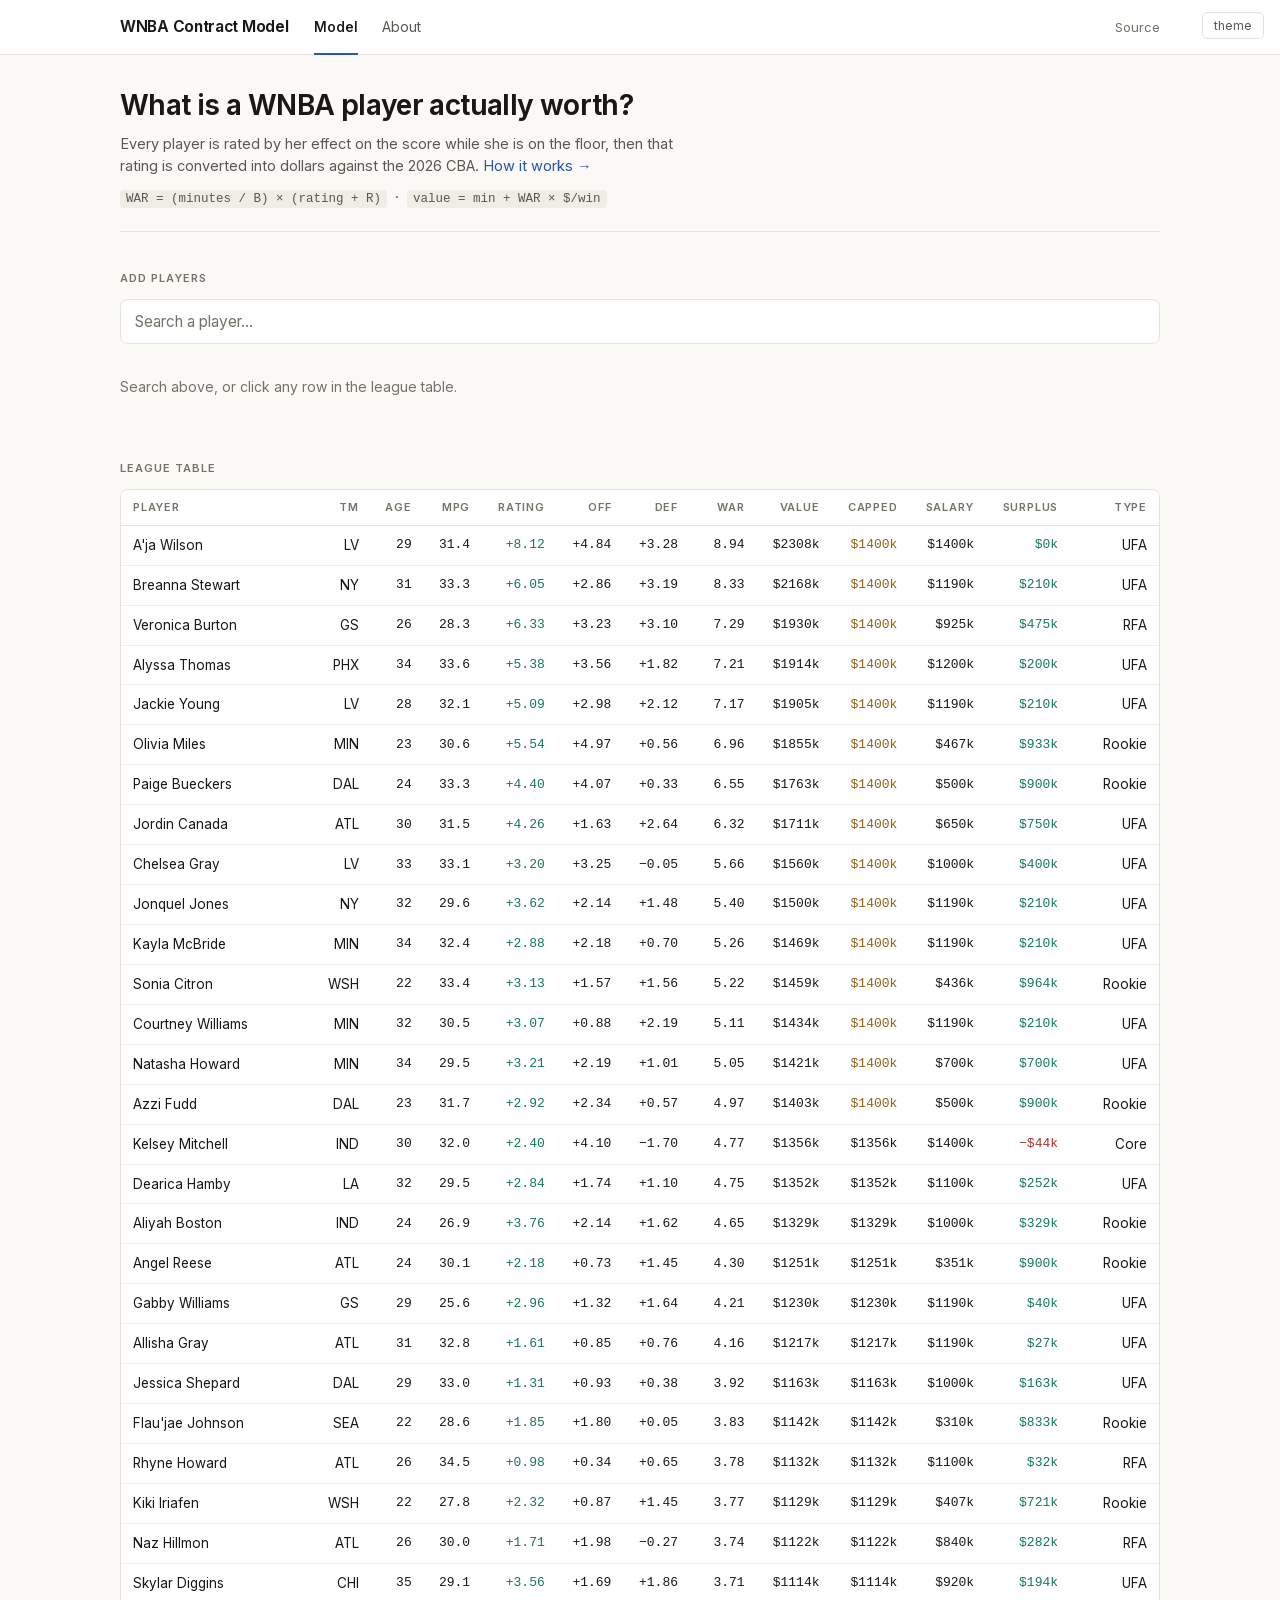
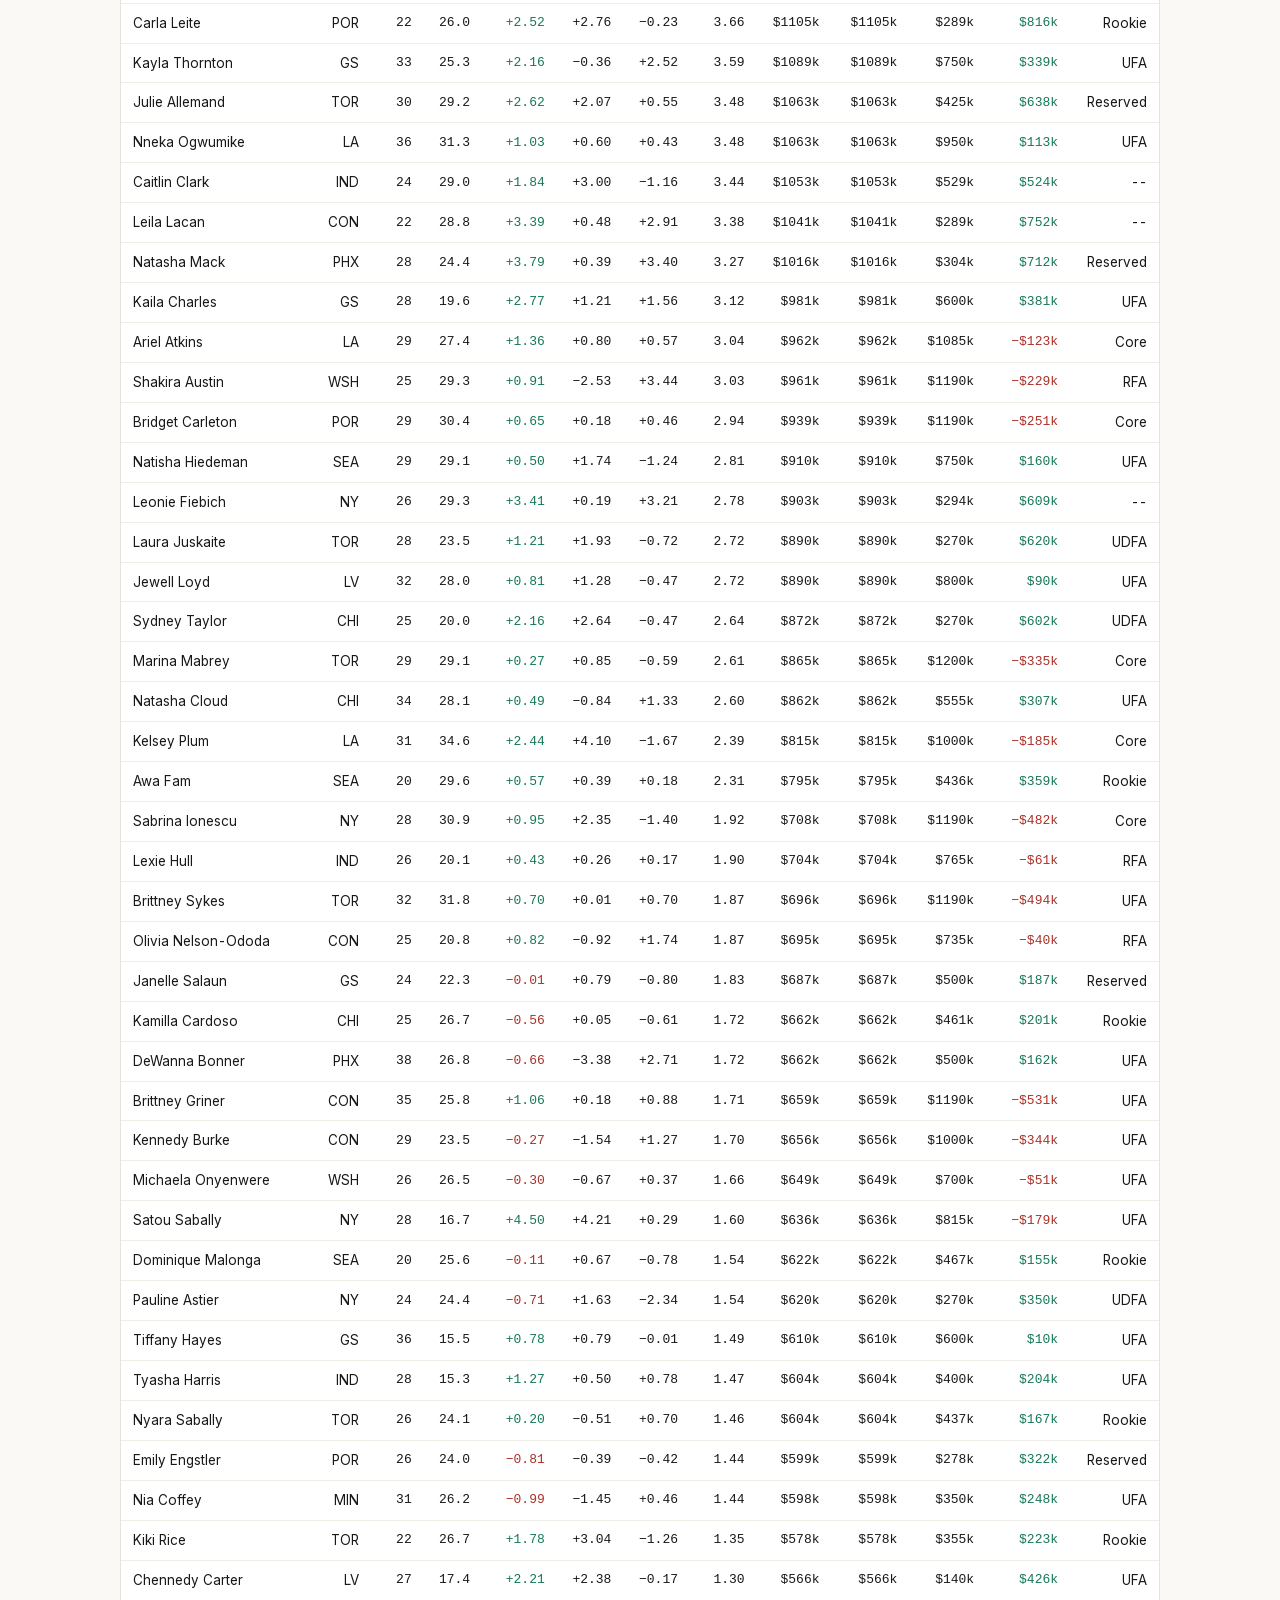
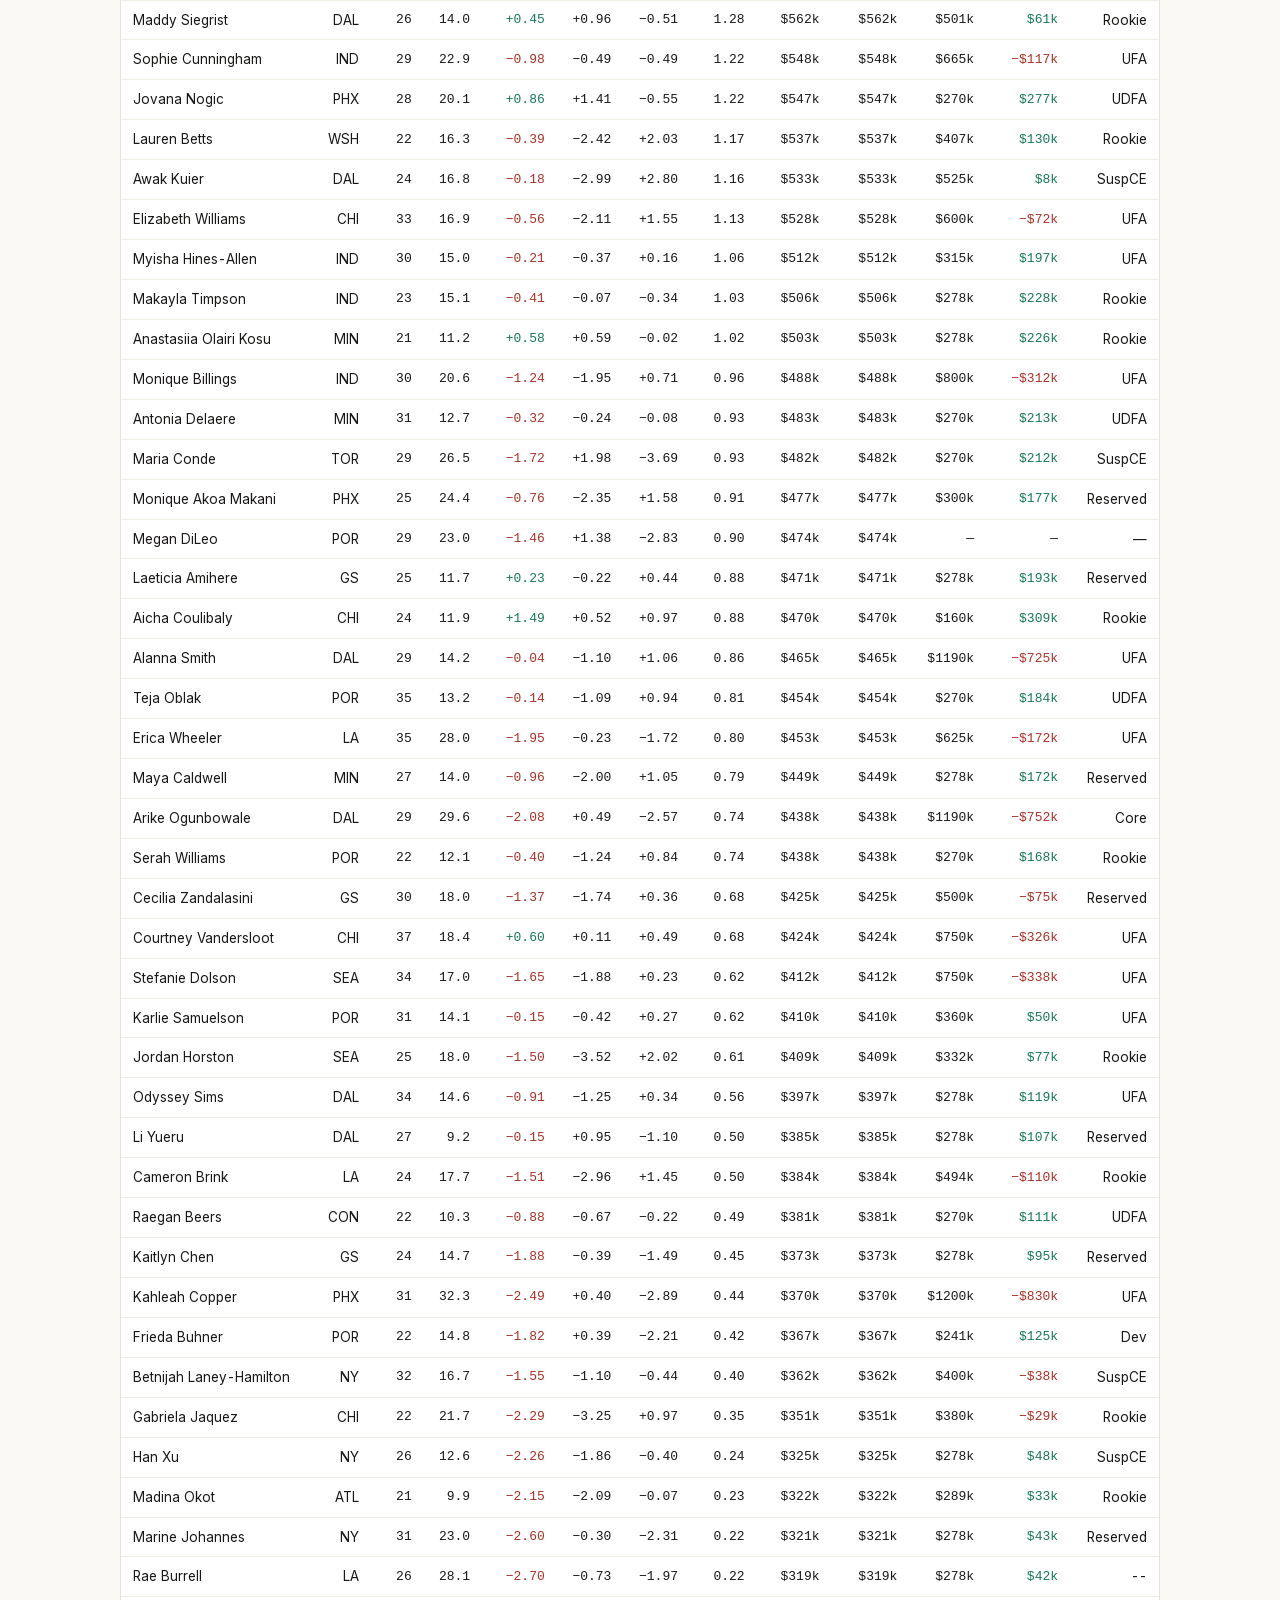
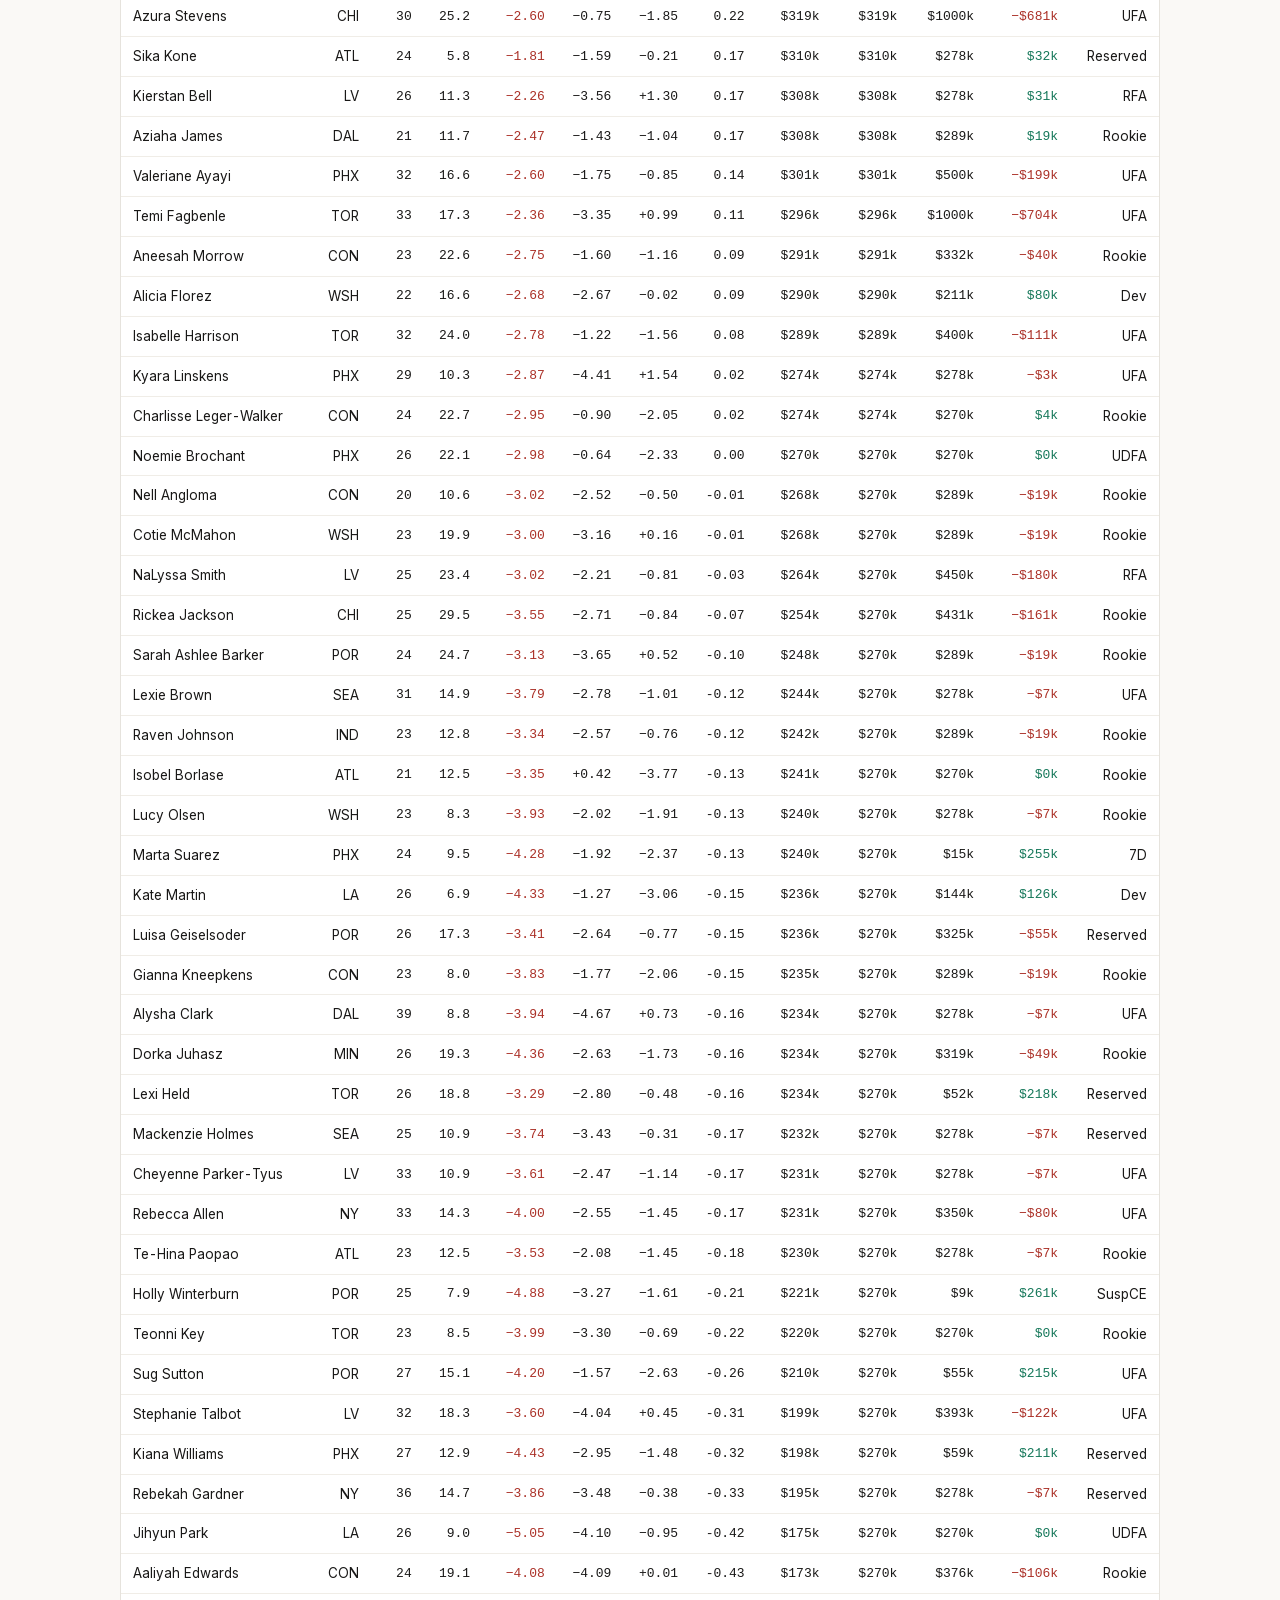
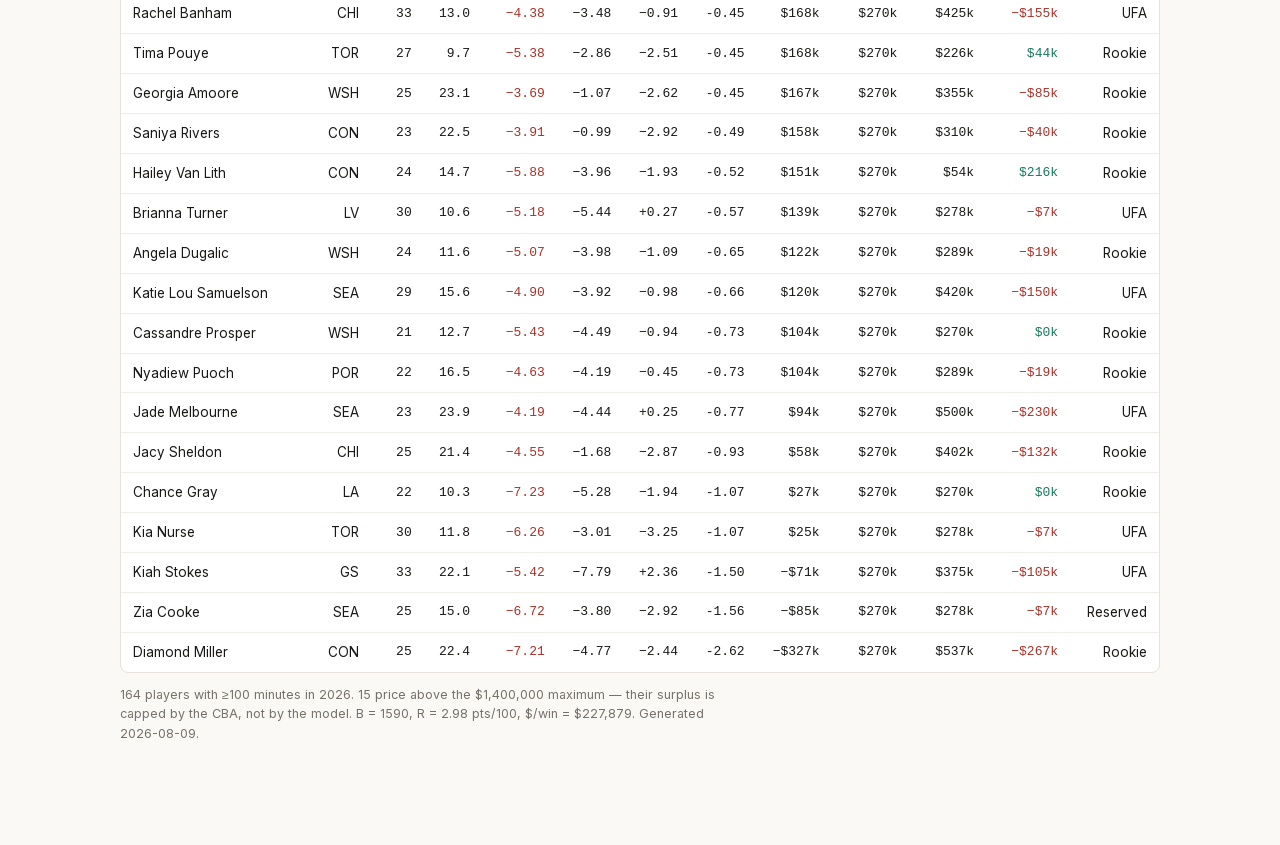
==== docs/index.html @ ff31279a "Rework site typography and colour Fonts, self-hosted so there is no third-party request and nothing " ====
<!DOCTYPE html>
<html lang="en">
<head>
<meta charset="utf-8">
<meta name="viewport" content="width=device-width, initial-scale=1">
<title>WNBA Contract Model</title>
<meta name="description" content="What is a WNBA player actually worth? Possession-level impact ratings converted into contract value against the 2026 CBA.">
<link rel="icon" href="assets/icon.svg" type="image/svg+xml">
<link rel="icon" href="assets/favicon-32.png" sizes="32x32" type="image/png">
<link rel="apple-touch-icon" href="assets/apple-touch-icon.png">
<meta name="theme-color" content="#16171a" media="(prefers-color-scheme: dark)">
<meta name="theme-color" content="#fbfbfa" media="(prefers-color-scheme: light)">
<link rel="canonical" href="https://mjwilson09.github.io/WNBA-Contract-Modeling/">
<meta property="og:type" content="website">
<meta property="og:site_name" content="WNBA Contract Model">
<meta property="og:url" content="https://mjwilson09.github.io/WNBA-Contract-Modeling/">
<meta property="og:title" content="WNBA Contract Model">
<meta property="og:description" content="What is a WNBA player actually worth? Possession-level impact ratings converted into contract value against the 2026 CBA.">
<meta property="og:image" content="https://mjwilson09.github.io/WNBA-Contract-Modeling/assets/og-card.png">
<meta property="og:image:width" content="1200">
<meta property="og:image:height" content="630">
<meta property="og:image:alt" content="WNBA Contract Model — what is a WNBA player actually worth?">
<meta name="twitter:card" content="summary_large_image">
<meta name="twitter:title" content="WNBA Contract Model">
<meta name="twitter:description" content="What is a WNBA player actually worth? Possession-level impact ratings converted into contract value against the 2026 CBA.">
<meta name="twitter:image" content="https://mjwilson09.github.io/WNBA-Contract-Modeling/assets/og-card.png">
<link rel="stylesheet" href="assets/site.css?v=2">
</head>
<body>
<button class="toggle" id="theme">theme</button>

<nav class="nav">
  <div class="nav-in">
    <a class="brand" href="./">WNBA Contract Model</a>
    <a class="link" href="./" aria-current="page">Model</a>
    <a class="link" href="about.html">About</a>
    <span class="spacer"></span>
    <a class="ext" href="https://github.com/MJWilson09/WNBA-Contract-Modeling">Source</a>
  </div>
</nav>
<div class="wrap">

<header>
  <h1>What is a WNBA player actually worth?</h1>
  <p class="sub">
    Every player is rated by her effect on the score while she is on the floor,
    then that rating is converted into dollars against the 2026 CBA.
    <a href="about.html">How it works &rarr;</a>
  </p>
  <p class="sub" style="margin-top:8px">
    <code>WAR = (minutes / B) × (rating + R)</code> &nbsp;·&nbsp;
    <code>value = min + WAR × $/win</code>
  </p>
</header>

<h2>Add players</h2>
<div class="search">
  <input id="q" type="text" placeholder="Search a player…" autocomplete="off">
  <div class="ac" id="ac"></div>
</div>
<div id="cards"></div>
<div class="empty" id="empty">Search above, or click any row in the league table.</div>

<h2>League table</h2>
<div class="scroll">
  <table id="league">
    <thead><tr>
      <th data-k="name">Player</th>
      <th data-k="team">Tm</th>
      <th data-k="age" class="num">Age</th>
      <th data-k="mpg" class="num">MPG</th>
      <th data-k="rating" class="num">Rating</th>
      <th data-k="oRapm" class="num">Off</th>
      <th data-k="dRapm" class="num">Def</th>
      <th data-k="war" class="num">WAR</th>
      <th data-k="value" class="num">Value</th>
      <th data-k="marketValue" class="num">Capped</th>
      <th data-k="salary" class="num">Salary</th>
      <th data-k="surplus" class="num">Surplus</th>
      <th data-k="signing">Type</th>
    </tr></thead>
    <tbody></tbody>
  </table>
</div>
<p class="note" id="foot"></p>

</div>

<script src="players.js"></script>
<script>
const C = MODEL.constants;
const SEASONS = MODEL.seasons;
const CUR = MODEL.season;

/* ---- model math: mirrors valuation.py ---- */
function computeWar(minutes, rating) {
  return (minutes / C.minutes_baseline) * (rating + C.replacement_level);
}
function computeValue(war, season) {
  const s = MODEL.schedule[String(season)];
  return s.min_salary + war * s.dollars_per_win;
}
function clampToBand(value, season) {
  const s = MODEL.schedule[String(season)];
  return Math.min(Math.max(value, s.min_salary), s.max_salary);
}
function ageMultiplier(age) {
  const xs = MODEL.agingCurve.age, ys = MODEL.agingCurve.relValue;
  if (age <= xs[0]) return ys[0];
  if (age >= xs[xs.length - 1]) return ys[ys.length - 1];
  for (let i = 1; i < xs.length; i++) {
    if (age <= xs[i]) {
      const t = (age - xs[i - 1]) / (xs[i] - xs[i - 1]);
      return ys[i - 1] + t * (ys[i] - ys[i - 1]);
    }
  }
  return ys[ys.length - 1];
}
// Multiplicative on value ABOVE REPLACEMENT, never on the raw rating:
// scaling a -1.0 rating by 0.9 would make a below-average player better.
function projectRating(rating, age, yearsAhead) {
  if (age == null) return null;
  const now = ageMultiplier(age), later = ageMultiplier(age + yearsAhead);
  if (!now) return null;
  return (rating + C.replacement_level) * (later / now) - C.replacement_level;
}

/* ---- formatting ---- */
const money = v => v == null ? "—" :
  "$" + Math.round(v).toLocaleString("en-US");
const moneyK = v => v == null ? "—" :
  (v < 0 ? "−" : "") + "$" + Math.abs(Math.round(v / 1000)) + "k";
const sgn = v => v == null ? "—" : (v >= 0 ? "+" : "−") + Math.abs(v).toFixed(2);
const cls = v => v == null ? "" : v >= 0 ? "pos" : "neg";

/* ---- per-player derived row ---- */
function derive(p, ov) {
  const o = ov || {};
  const games = o.games ?? Math.round(C.games_per_team * p.availability);
  const mpg = o.mpg ?? p.mpg;
  const adj = o.adj ?? 0;
  const rating = p.rating + adj;
  // Until a minutes slider is touched, use the pipeline's own prorated minutes.
  // The sliders force `games` to an integer, so round(44*availability)*mpg drifts
  // ~0.6% from valuation.py's continuous 44*availability*mpg — enough to make the
  // page disagree with the parquet it was generated from.
  const touched = o.games !== undefined || o.mpg !== undefined;
  const minutes = touched ? games * mpg : p.projMinutes;

  const war = computeWar(minutes, rating);
  const value = computeValue(war, CUR);
  // Value is linear in rating, so the rating SE propagates directly. Tracks the
  // minutes sliders; the rating-adjustment slider does not change it, since the
  // SE is estimation uncertainty rather than a user override. Mirrors valuation.py.
  const valueSe = p.ratingSe == null ? null
    : (minutes / C.minutes_baseline)
      * MODEL.schedule[String(CUR)].dollars_per_win * p.ratingSe;
  const marketValue = clampToBand(value, CUR);
  // Year 0 uses the descriptive rating ("worth it now"); projection years use
  // the forward-tuned rating, which is more heavily shrunk. Mirrors valuation.py.
  // A slider adjustment shifts both by the same amount.
  const forecastRating = (p.ratingForecast ?? p.rating) + adj;
  const proj = SEASONS.map((s, k) => {
    const r = k === 0 ? rating : projectRating(forecastRating, p.age, k);
    if (r == null) return null;
    const w = computeWar(minutes, r);
    const v = computeValue(w, s);
    return { season: s, rating: r, war: w, value: v, marketValue: clampToBand(v, s) };
  });
  return { games, mpg, adj, rating, minutes, war, value, marketValue, touched, valueSe,
           surplus: p.salary == null ? null : marketValue - p.salary,
           cappedBy: value - marketValue, proj };
}

/* ---- state ---- */
const selected = [];              // {p, ov}
const byId = new Map(MODEL.players.map(p => [p.id, p]));

/* ---- cards ---- */
function slider(label, val, min, max, step, fmt, onIn) {
  const d = document.createElement("div");
  d.className = "ctl";
  d.innerHTML = `<label><span>${label}</span><b>${fmt(val)}</b></label>
    <input type="range" min="${min}" max="${max}" step="${step}" value="${val}">`;
  const inp = d.querySelector("input"), out = d.querySelector("b");
  inp.addEventListener("input", () => {
    out.textContent = fmt(parseFloat(inp.value));
    onIn(parseFloat(inp.value));
  });
  return d;
}

function renderCards() {
  const host = document.getElementById("cards");
  host.innerHTML = "";
  document.getElementById("empty").style.display = selected.length ? "none" : "";

  selected.forEach((entry, i) => {
    const { p } = entry;
    const d = derive(p, entry.ov);
    const card = document.createElement("div");
    card.className = "card";

    const top = document.createElement("div");
    top.className = "card-top";
    top.innerHTML = `<div>
        <div class="who">${p.name}</div>
        <div class="tags">${p.team} · ${p.pos} · age ${p.age ?? "—"} · ${p.signing}
          · ${p.g} gp · ${p.source}</div>
      </div>`;
    const rm = document.createElement("button");
    rm.className = "rm"; rm.textContent = "remove";
    rm.onclick = () => { selected.splice(i, 1); renderCards(); };
    top.appendChild(rm);
    card.appendChild(top);

    const ctl = document.createElement("div");
    ctl.className = "controls";
    const set = (k, v) => {
      entry.ov = Object.assign({}, entry.ov, { [k]: v });
      const nd = derive(p, entry.ov);
      paint(card, p, nd);
    };
    ctl.appendChild(slider("Games", d.games, 1, C.games_per_team, 1,
      v => v.toFixed(0), v => set("games", v)));
    ctl.appendChild(slider("Minutes per game", d.mpg, 0, C.game_minutes, 0.5,
      v => v.toFixed(1), v => set("mpg", v)));
    ctl.appendChild(slider("Rating adjustment", d.adj, -5, 5, 0.1,
      v => sgn(v), v => set("adj", v)));
    card.appendChild(ctl);

    const reset = document.createElement("button");
    reset.className = "reset"; reset.textContent = "reset to model defaults";
    reset.onclick = () => { entry.ov = {}; renderCards(); };
    card.appendChild(reset);

    const body = document.createElement("div");
    body.dataset.body = "1";
    card.appendChild(body);
    host.appendChild(card);
    paint(card, p, d);
  });
}

function paint(card, p, d) {
  const body = card.querySelector("[data-body]");
  const maxS = MODEL.schedule[String(CUR)].max_salary;
  const scaleTop = Math.max(d.value, maxS) * 1.05;
  const pctMax = (maxS / scaleTop) * 100;
  const pctVal = (Math.min(d.value, maxS) / scaleTop) * 100;
  const pctOver = (Math.max(d.value - maxS, 0) / scaleTop) * 100;

  const projRows = d.proj.filter(Boolean).map(r => `
    <tr><td>${r.season}</td>
      <td class="num">${sgn(r.rating)}</td>
      <td class="num">${r.war.toFixed(2)}</td>
      <td class="num">${money(r.value)}</td>
      <td class="num ${r.value > MODEL.schedule[String(r.season)].max_salary ? "capped" : ""}">${money(r.marketValue)}</td>
    </tr>`).join("");

  body.innerHTML = `
    <div class="grid">
      <div class="cell"><div class="k">Rating</div>
        <div class="v">${sgn(d.rating)}</div>
        <div class="n">off ${sgn(p.oRapm)} · def ${sgn(p.dRapm)}</div></div>
      <div class="cell"><div class="k">Minutes</div>
        <div class="v">${Math.round(d.minutes)}</div>
        <div class="n">${d.touched
            ? `${d.games} × ${d.mpg.toFixed(1)}`
            : `prorated to ${C.games_per_team} g`}</div></div>
      <div class="cell"><div class="k">WAR</div>
        <div class="v">${d.war.toFixed(2)}</div>
        <div class="n">wins above repl.</div></div>
      <div class="cell"><div class="k">Value</div>
        <div class="v">${money(d.value)}</div>
        <div class="n">${d.valueSe == null ? "unconstrained"
            : `unconstrained · &plusmn;${money(d.valueSe)}`}</div></div>
      <div class="cell"><div class="k">Market value</div>
        <div class="v ${d.cappedBy > 1 ? "capped" : ""}">${money(d.marketValue)}</div>
        <div class="n">${d.cappedBy > 1 ? "clipped at max" : "within CBA band"}</div></div>
      <div class="cell"><div class="k">Surplus</div>
        <div class="v ${cls(d.surplus)}">${d.surplus == null ? "—" : money(d.surplus)}</div>
        <div class="n">vs ${money(p.salary)}</div></div>
    </div>

    <div class="bar">
      <div class="bar-track">
        <div class="bar-fill" style="width:${pctVal}%"></div>
        <div class="bar-over" style="left:${pctMax}%;width:${pctOver}%"></div>
        <div class="bar-max" style="left:${pctMax}%"></div>
      </div>
      <div class="bar-legend">
        <span>value ${money(d.value)}</span>
        <span>${d.cappedBy > 1
          ? `${money(d.cappedBy)} above the max — surplus the CBA hands the team`
          : `max ${money(maxS)}`}</span>
      </div>
    </div>

    <table class="proj" style="margin-top:16px">
      <thead><tr><th>Season</th><th class="num">Rating</th><th class="num">WAR</th>
        <th class="num">Value</th><th class="num">Capped</th></tr></thead>
      <tbody>${projRows}</tbody>
    </table>
    <p class="note">Future seasons age the rating on the WNBA curve (peak 29) and
      inflate dollars on the CBA's 2026→2032 endpoints. Minutes are held at the
      slider value.</p>`;
}

/* ---- search ---- */
const q = document.getElementById("q"), ac = document.getElementById("ac");
let acIdx = -1, acList = [];
function closeAc() { ac.innerHTML = ""; acIdx = -1; acList = []; }
q.addEventListener("input", () => {
  const s = q.value.trim().toLowerCase();
  if (!s) return closeAc();
  acList = MODEL.players.filter(p => p.name.toLowerCase().includes(s)).slice(0, 8);
  ac.innerHTML = acList.map((p, i) =>
    `<div data-i="${i}"><span class="nm">${p.name}</span>
      <span class="meta">${p.team} · ${sgn(p.rating)}</span></div>`).join("");
  acIdx = -1;
  ac.querySelectorAll("div").forEach(el =>
    el.onclick = () => add(acList[+el.dataset.i].id));
});
q.addEventListener("keydown", e => {
  if (!acList.length) return;
  if (e.key === "ArrowDown" || e.key === "ArrowUp") {
    e.preventDefault();
    acIdx = (acIdx + (e.key === "ArrowDown" ? 1 : -1) + acList.length) % acList.length;
    ac.querySelectorAll("div").forEach((el, i) => el.classList.toggle("on", i === acIdx));
  } else if (e.key === "Enter") {
    add(acList[acIdx >= 0 ? acIdx : 0].id);
  } else if (e.key === "Escape") closeAc();
});
document.addEventListener("click", e => {
  if (!e.target.closest(".search")) closeAc();
});
function add(id) {
  if (!selected.some(s => s.p.id === id)) selected.push({ p: byId.get(id), ov: {} });
  q.value = ""; closeAc(); renderCards();
  document.getElementById("cards").lastElementChild
    ?.scrollIntoView({ behavior: "smooth", block: "nearest" });
}

/* ---- league table ---- */
const rows = MODEL.players.map(p => {
  const d = derive(p, null);
  return { ...p, war: d.war, value: d.value, marketValue: d.marketValue,
           surplus: d.surplus };
});
let sortK = "value", sortDesc = true;
function renderTable() {
  const tb = document.querySelector("#league tbody");
  const sorted = rows.slice().sort((a, b) => {
    const x = a[sortK], y = b[sortK];
    if (x == null) return 1;
    if (y == null) return -1;
    if (typeof x === "string") return sortDesc ? y.localeCompare(x) : x.localeCompare(y);
    return sortDesc ? y - x : x - y;
  });
  tb.innerHTML = sorted.map(r => `
    <tr class="click" data-id="${r.id}">
      <td>${r.name}</td><td>${r.team}</td>
      <td class="num">${r.age ?? "—"}</td>
      <td class="num">${r.mpg.toFixed(1)}</td>
      <td class="num ${cls(r.rating)}">${sgn(r.rating)}</td>
      <td class="num">${sgn(r.oRapm)}</td>
      <td class="num">${sgn(r.dRapm)}</td>
      <td class="num">${r.war.toFixed(2)}</td>
      <td class="num">${moneyK(r.value)}</td>
      <td class="num ${r.value > r.marketValue + 1 ? "capped" : ""}">${moneyK(r.marketValue)}</td>
      <td class="num">${moneyK(r.salary)}</td>
      <td class="num ${cls(r.surplus)}">${r.surplus == null ? "—" : moneyK(r.surplus)}</td>
      <td>${r.signing}</td>
    </tr>`).join("");
  tb.querySelectorAll("tr").forEach(tr =>
    tr.onclick = () => add(+tr.dataset.id));
}
document.querySelectorAll("#league thead th").forEach(th => {
  th.onclick = () => {
    const k = th.dataset.k;
    if (k === sortK) sortDesc = !sortDesc; else { sortK = k; sortDesc = true; }
    renderTable();
  };
});

/* ---- footer ---- */
const nCapped = rows.filter(r => r.value > r.marketValue + 1).length;
const s26 = MODEL.schedule[String(CUR)];
document.getElementById("foot").textContent =
  `${rows.length} players with ≥100 minutes in ${CUR}. ` +
  `${nCapped} price above the ${money(s26.max_salary)} maximum — ` +
  `their surplus is capped by the CBA, not by the model. ` +
  `B = ${Math.round(C.minutes_baseline)}, R = ${C.replacement_level.toFixed(2)} pts/100, ` +
  `$/win = ${money(s26.dollars_per_win)}. Generated ${MODEL.generated}.`;

/* ---- theme ---- */
document.getElementById("theme").onclick = () => {
  const cur = document.documentElement.getAttribute("data-theme");
  const dark = cur ? cur === "dark"
    : matchMedia("(prefers-color-scheme: dark)").matches;
  document.documentElement.setAttribute("data-theme", dark ? "light" : "dark");
};

renderTable();
renderCards();
</script>
</body>
</html>
---- docs/assets/site.css ----
/* ============================================================================
   WNBA Contract Model — site styles

   Fonts are self-hosted (assets/fonts/), so there is no third-party request at
   runtime and nothing to break if a CDN changes. @font-face is lazy: the serif
   is declared here but only downloaded by pages that actually render it, so the
   model page pays for Inter alone (~47 KB) and never for the serif (~246 KB).

   Two families, doing different jobs:
     Inter          UI, data, tables. Chosen for its numerals — with
                    tabular-nums every digit is the same width, so figures line
                    up in columns instead of shimmering as values change.
     Source Serif 4 long-form prose on About only. The model page is a tool;
                    the About page is an essay. They should not read the same.

   Colour is a warm neutral base with three semantic accents. Every text colour
   clears WCAG AA (4.5:1) against its own background — the muted greys and the
   gold were both darkened to get there, since they land on 11–13px labels.
   ========================================================================= */

@font-face {
  font-family: 'Inter';
  font-style: normal;
  font-weight: 400 700;
  font-display: swap;
  src: url('fonts/inter-normal.woff2') format('woff2');
}
@font-face {
  font-family: 'Source Serif 4';
  font-style: normal;
  font-weight: 400 600;
  font-display: swap;
  src: url('fonts/sourceserif-normal.woff2') format('woff2');
}
@font-face {
  font-family: 'Source Serif 4';
  font-style: italic;
  font-weight: 400 600;
  font-display: swap;
  src: url('fonts/sourceserif-italic.woff2') format('woff2');
}

:root {
  --sans: 'Inter', -apple-system, BlinkMacSystemFont, 'Segoe UI', Roboto, sans-serif;
  --serif: 'Source Serif 4', Georgia, 'Times New Roman', serif;
  --mono: ui-monospace, SFMono-Regular, 'SF Mono', Menlo, monospace;

  /* type scale */
  --fs-micro: 11px;
  --fs-xs: 12.5px;
  --fs-sm: 13.5px;
  --fs-base: 15.5px;
  --fs-md: 17px;
  --fs-lg: 20px;
  --fs-xl: 28px;

  --radius: 8px;
  --radius-sm: 5px;
}

/* light — warm paper, not stark white */
:root, :root[data-theme="light"] {
  --bg: #faf9f6; --panel: #ffffff; --line: #e6e3dd; --line-soft: #f0ede7;
  --ink: #191817; --ink-2: #5a5651; --ink-3: #767169;
  --pos: #16785a; --neg: #ab3128; --accent: #2a55a4; --cap: #8f6417;
  --shadow: 0 8px 24px rgba(25, 24, 23, .10);
}
@media (prefers-color-scheme: dark) {
  :root {
    --bg: #131418; --panel: #1c1e23; --line: #2f3239; --line-soft: #24272d;
    --ink: #edebe7; --ink-2: #a5a29c; --ink-3: #828079;
    --pos: #45c79a; --neg: #ef7a72; --accent: #86aaf2; --cap: #e5b357;
    --shadow: 0 8px 24px rgba(0, 0, 0, .45);
  }
}
:root[data-theme="dark"] {
  --bg: #131418; --panel: #1c1e23; --line: #2f3239; --line-soft: #24272d;
  --ink: #edebe7; --ink-2: #a5a29c; --ink-3: #828079;
  --pos: #45c79a; --neg: #ef7a72; --accent: #86aaf2; --cap: #e5b357;
  --shadow: 0 8px 24px rgba(0, 0, 0, .45);
}

* { box-sizing: border-box; }
body {
  margin: 0; background: var(--bg); color: var(--ink);
  font-family: var(--sans);
  font-size: var(--fs-base); line-height: 1.55;
  -webkit-font-smoothing: antialiased; -moz-osx-font-smoothing: grayscale;
  font-feature-settings: 'cv05' 1;   /* single-storey l, easier to tell from 1 */
}
::selection { background: var(--accent); color: var(--panel); }
:focus-visible { outline: 2px solid var(--accent); outline-offset: 2px; border-radius: 3px; }

.wrap { max-width: 1080px; margin: 0 auto; padding: 34px 20px 90px; }
header { border-bottom: 1px solid var(--line); padding-bottom: 22px; margin-bottom: 30px; }
h1 { font-size: var(--fs-xl); line-height: 1.2; margin: 0 0 10px;
  letter-spacing: -0.022em; font-weight: 640; }
.sub { color: var(--ink-2); font-size: 14.5px; margin: 0; max-width: 62ch; }
.sub a { color: var(--accent); text-decoration: none; white-space: nowrap; }
.sub a:hover { text-decoration: underline; }
.sub code { font-family: var(--mono); font-size: var(--fs-xs); background: var(--line-soft);
  padding: 2px 6px; border-radius: 4px; color: var(--ink-2); }
h2 { font-size: var(--fs-micro); text-transform: uppercase; letter-spacing: 0.09em;
  color: var(--ink-3); margin: 38px 0 12px; font-weight: 600; }

/* search */
.search { position: relative; margin-bottom: 8px; }
.search input {
  width: 100%; padding: 12px 14px; font-size: var(--fs-base); color: var(--ink);
  font-family: var(--sans);
  background: var(--panel); border: 1px solid var(--line); border-radius: var(--radius);
  transition: border-color .12s ease;
}
.search input::placeholder { color: var(--ink-3); }
.search input:focus { outline: none; border-color: var(--accent);
  box-shadow: 0 0 0 3px color-mix(in srgb, var(--accent) 18%, transparent); }
.ac { position: absolute; z-index: 20; left: 0; right: 0; top: calc(100% + 5px);
  background: var(--panel); border: 1px solid var(--line); border-radius: var(--radius);
  max-height: 300px; overflow-y: auto; box-shadow: var(--shadow); }
.ac:empty { display: none; }
.ac div { padding: 9px 14px; cursor: pointer; display: flex; gap: 10px; align-items: baseline; }
.ac div:hover, .ac div.on { background: var(--line-soft); }
.ac .nm { flex: 1; }
.ac .meta { color: var(--ink-3); font-size: var(--fs-xs); font-family: var(--mono);
  font-variant-numeric: tabular-nums; }

/* player card */
.card { background: var(--panel); border: 1px solid var(--line);
  border-radius: var(--radius); padding: 20px; margin-bottom: 14px; }
.card-top { display: flex; justify-content: space-between; align-items: flex-start;
  gap: 12px; flex-wrap: wrap; }
.who { font-size: 19px; font-weight: 620; letter-spacing: -0.017em; }
.tags { color: var(--ink-3); font-size: var(--fs-xs); font-family: var(--mono);
  margin-top: 4px; font-variant-numeric: tabular-nums; }
.rm { background: none; border: 1px solid var(--line); color: var(--ink-3);
  border-radius: var(--radius-sm); cursor: pointer; padding: 4px 10px; font-size: 12px;
  font-family: var(--sans); transition: color .12s ease, border-color .12s ease; }
.rm:hover { color: var(--neg); border-color: var(--neg); }

.controls { display: grid; grid-template-columns: repeat(auto-fit, minmax(190px, 1fr));
  gap: 16px; margin: 20px 0 6px; }
.ctl label { display: flex; justify-content: space-between; font-size: var(--fs-xs);
  color: var(--ink-2); margin-bottom: 6px; }
.ctl label b { font-family: var(--mono); color: var(--ink); font-weight: 600;
  font-variant-numeric: tabular-nums; }
.ctl input[type=range] { width: 100%; accent-color: var(--accent); }
.reset { background: none; border: none; color: var(--accent); font-size: 12px;
  cursor: pointer; padding: 0; margin-top: 4px; font-family: var(--sans); }
.reset:hover { text-decoration: underline; }

.grid { display: grid; grid-template-columns: repeat(auto-fit, minmax(120px, 1fr));
  gap: 1px; background: var(--line); border: 1px solid var(--line);
  border-radius: var(--radius); overflow: hidden; margin-top: 18px; }
.cell { background: var(--panel); padding: 12px 14px; }
.cell .k { font-size: var(--fs-micro); text-transform: uppercase; letter-spacing: 0.07em;
  color: var(--ink-3); font-weight: 550; }
.cell .v { font-family: var(--mono); font-size: var(--fs-md); margin-top: 4px;
  font-variant-numeric: tabular-nums; letter-spacing: -0.01em; }
.cell .n { font-size: var(--fs-micro); color: var(--ink-3); margin-top: 3px; }
.pos { color: var(--pos); } .neg { color: var(--neg); } .capped { color: var(--cap); }

/* max bar */
.bar { margin-top: 18px; }
.bar-track { position: relative; height: 26px; background: var(--line-soft);
  border-radius: var(--radius-sm); overflow: hidden; }
.bar-fill { position: absolute; inset: 0 auto 0 0; background: var(--accent); opacity: .85; }
.bar-over { position: absolute; top: 0; bottom: 0; background: var(--cap); opacity: .8; }
.bar-max { position: absolute; top: -3px; bottom: -3px; width: 2px; background: var(--ink); }
.bar-legend { display: flex; justify-content: space-between; font-size: var(--fs-micro);
  color: var(--ink-3); margin-top: 6px; font-family: var(--mono);
  font-variant-numeric: tabular-nums; gap: 12px; }

table { width: 100%; border-collapse: collapse; font-size: var(--fs-sm); }
.scroll { overflow-x: auto; border: 1px solid var(--line); border-radius: var(--radius);
  background: var(--panel); }
th, td { padding: 9px 12px; text-align: right; white-space: nowrap;
  border-bottom: 1px solid var(--line-soft); }
th:first-child, td:first-child { text-align: left; }
thead th { font-size: var(--fs-micro); text-transform: uppercase; letter-spacing: 0.07em;
  color: var(--ink-3); font-weight: 600; background: var(--panel);
  position: sticky; top: 0; cursor: pointer; user-select: none;
  border-bottom-color: var(--line); }
thead th:hover { color: var(--ink); }
tbody tr:last-child td { border-bottom: none; }
tbody tr.click:hover { background: var(--line-soft); cursor: pointer; }
/* tabular figures everywhere numbers are compared down a column */
td.num, th.num, tbody td { font-variant-numeric: tabular-nums; }
td.num { font-family: var(--mono); font-size: 13px; }
.proj th, .proj td { border-bottom: 1px solid var(--line-soft); }

.note { font-size: var(--fs-xs); color: var(--ink-3); margin-top: 12px; line-height: 1.55;
  max-width: 78ch; }
.empty { color: var(--ink-3); font-size: 14px; padding: 24px 0; }
.toggle { position: fixed; top: 12px; right: 16px; background: var(--panel);
  border: 1px solid var(--line); color: var(--ink-2); border-radius: var(--radius-sm);
  padding: 5px 11px; font-size: 12px; cursor: pointer; z-index: 50;
  font-family: var(--sans); transition: color .12s ease, border-color .12s ease; }
.toggle:hover { color: var(--ink); border-color: var(--ink-3); }

/* ---------- site chrome (multi-page) ---------- */
.nav { border-bottom: 1px solid var(--line); background: var(--panel); }
.nav-in { max-width: 1080px; margin: 0 auto; padding: 0 20px;
  display: flex; align-items: baseline; gap: 24px; }
.brand { font-weight: 640; font-size: var(--fs-base); letter-spacing: -0.019em;
  padding: 15px 0; margin-right: 2px; color: var(--ink); text-decoration: none; }
.nav a.link { font-size: 14px; color: var(--ink-2); text-decoration: none;
  padding: 15px 0; border-bottom: 2px solid transparent; margin-bottom: -1px;
  transition: color .12s ease; }
.nav a.link:hover { color: var(--ink); }
.nav a.link[aria-current="page"] { color: var(--ink); border-bottom-color: var(--accent);
  font-weight: 550; }
.nav .spacer { flex: 1; }
.nav .ext { font-size: 13px; color: var(--ink-3); text-decoration: none; }
.nav .ext:hover { color: var(--accent); }

/* ---------- prose (About) ---------- */
.prose { max-width: 68ch; }
.prose h2 { font-family: var(--sans); font-size: 23px; text-transform: none;
  letter-spacing: -0.021em; color: var(--ink); margin: 52px 0 4px; font-weight: 640; }
.prose h2:first-of-type { margin-top: 10px; }
.prose .kicker { font-family: var(--sans); font-size: var(--fs-micro);
  text-transform: uppercase; letter-spacing: 0.09em; color: var(--ink-3);
  font-weight: 600; margin-bottom: 26px; }
.prose h3 { font-family: var(--sans); font-size: var(--fs-md); margin: 34px 0 8px;
  font-weight: 615; color: var(--ink); letter-spacing: -0.013em; }
.prose p, .prose li {
  font-family: var(--serif); font-size: 17.5px; line-height: 1.68; color: var(--ink-2);
}
.prose p { margin: 0 0 16px; }
.prose li { margin-bottom: 10px; }
.prose ul { padding-left: 22px; margin: 0 0 16px; }
.prose strong { color: var(--ink); font-weight: 600; }
.prose em { font-style: italic; }
.prose a { color: var(--accent); text-decoration-thickness: 1px;
  text-underline-offset: 2px; }
.prose code { font-family: var(--mono); font-size: 0.82em;
  background: var(--line-soft); padding: 2px 6px; border-radius: 4px; color: var(--ink); }
.formula { font-family: var(--mono); font-size: var(--fs-sm); background: var(--line-soft);
  border-left: 3px solid var(--accent);
  border-radius: 0 var(--radius-sm) var(--radius-sm) 0;
  padding: 14px 16px; margin: 0 0 18px; overflow-x: auto;
  color: var(--ink); line-height: 1.5; white-space: pre-wrap; }
.callout { border: 1px solid var(--line); border-left: 3px solid var(--cap);
  background: var(--panel); border-radius: 0 var(--radius-sm) var(--radius-sm) 0;
  padding: 15px 17px; margin: 0 0 18px; }
.callout p { margin: 0; font-size: 16px; }
.placeholder { border: 1px dashed var(--line); border-radius: var(--radius-sm);
  padding: 16px; color: var(--ink-3); font-size: 14px; }
/* Tables inside prose stay in the UI face — they are data, not reading.
   They also need the opposite of the league table's rules: the global
   `white-space: nowrap` and right-alignment are correct for columns of figures
   and badly wrong for columns of sentences, where they force the table past the
   prose measure and shove the whole page sideways. */
.prose table { margin: 6px 0 22px; font-size: var(--fs-sm); font-family: var(--sans);
  border: 1px solid var(--line); border-radius: var(--radius); overflow: hidden;
  table-layout: fixed; width: 100%; }
.prose table td, .prose table th {
  font-family: var(--sans); white-space: normal; text-align: left;
  vertical-align: top; line-height: 1.45; padding: 10px 13px; }
.prose table th.num, .prose table td.num { text-align: right;
  font-variant-numeric: tabular-nums; }
.prose thead th { position: static; cursor: default; background: var(--line-soft);
  color: var(--ink-3); }
.prose thead th:hover { color: var(--ink-3); }
.prose tbody td:first-child { color: var(--ink); font-weight: 520; }
.prose tbody tr:hover { background: none; }

/* ---------- responsive ---------- */
@media (max-width: 640px) {
  :root { --fs-base: 15px; --fs-xl: 24px; }
  .wrap { padding: 26px 16px 70px; }
  .nav-in { padding: 0 16px; gap: 18px; }
  .brand { font-size: 14.5px; }
  .prose p, .prose li { font-size: 16.5px; }
  .prose h2 { font-size: 21px; margin-top: 42px; }
  .grid { grid-template-columns: repeat(auto-fit, minmax(104px, 1fr)); }
  .toggle { top: auto; bottom: 14px; right: 14px; }
}
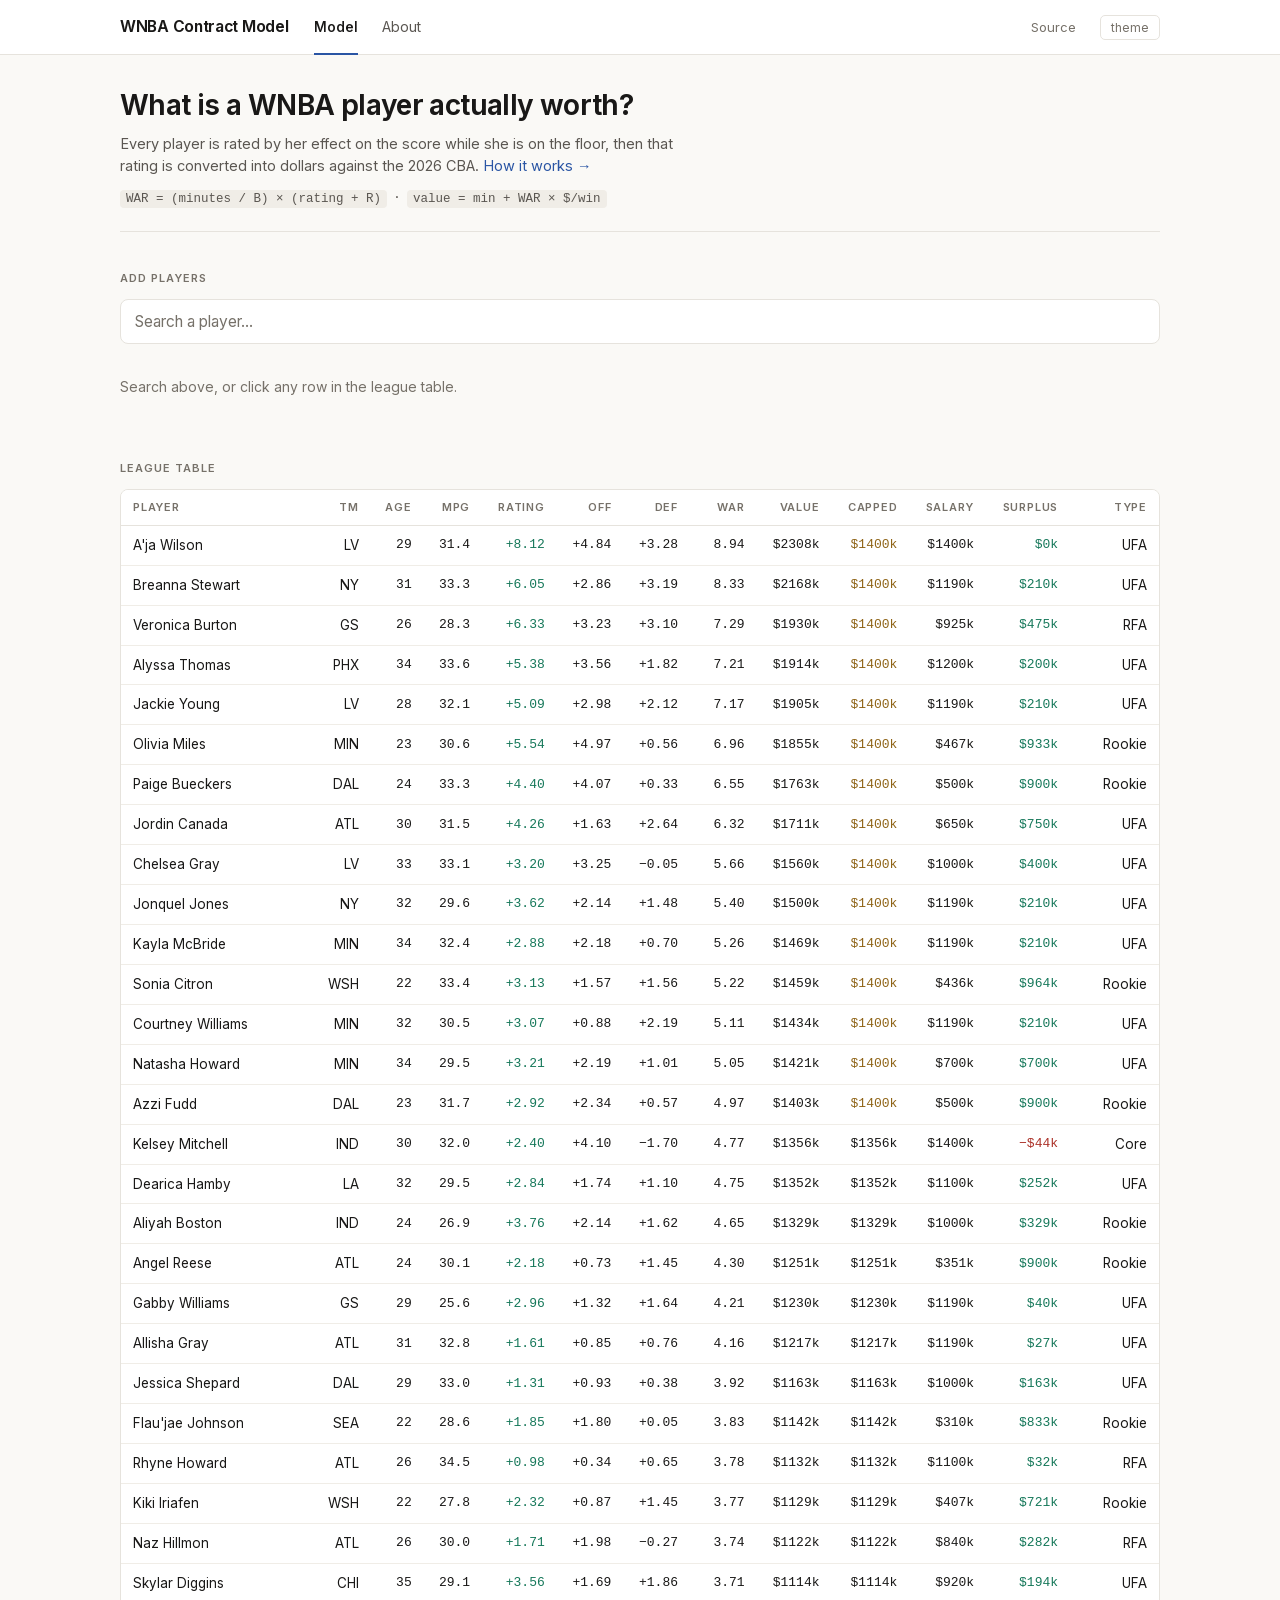
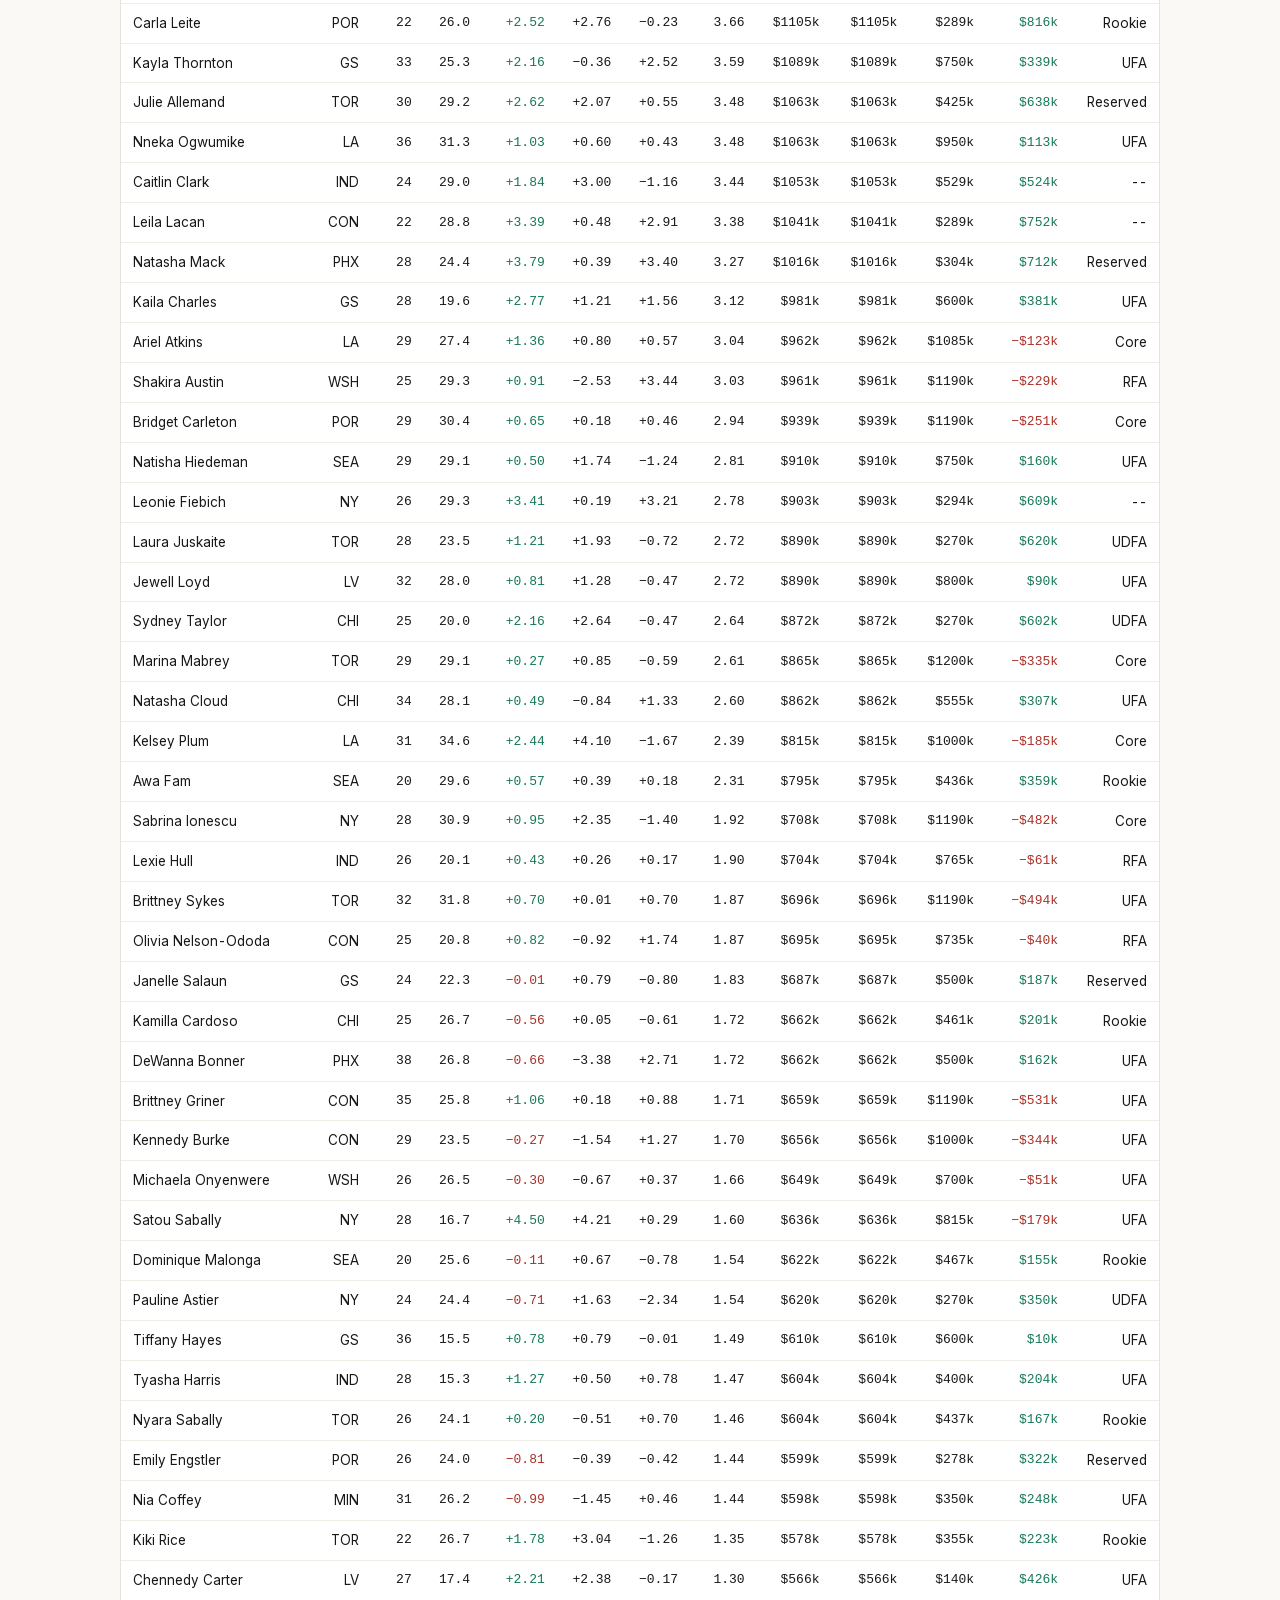
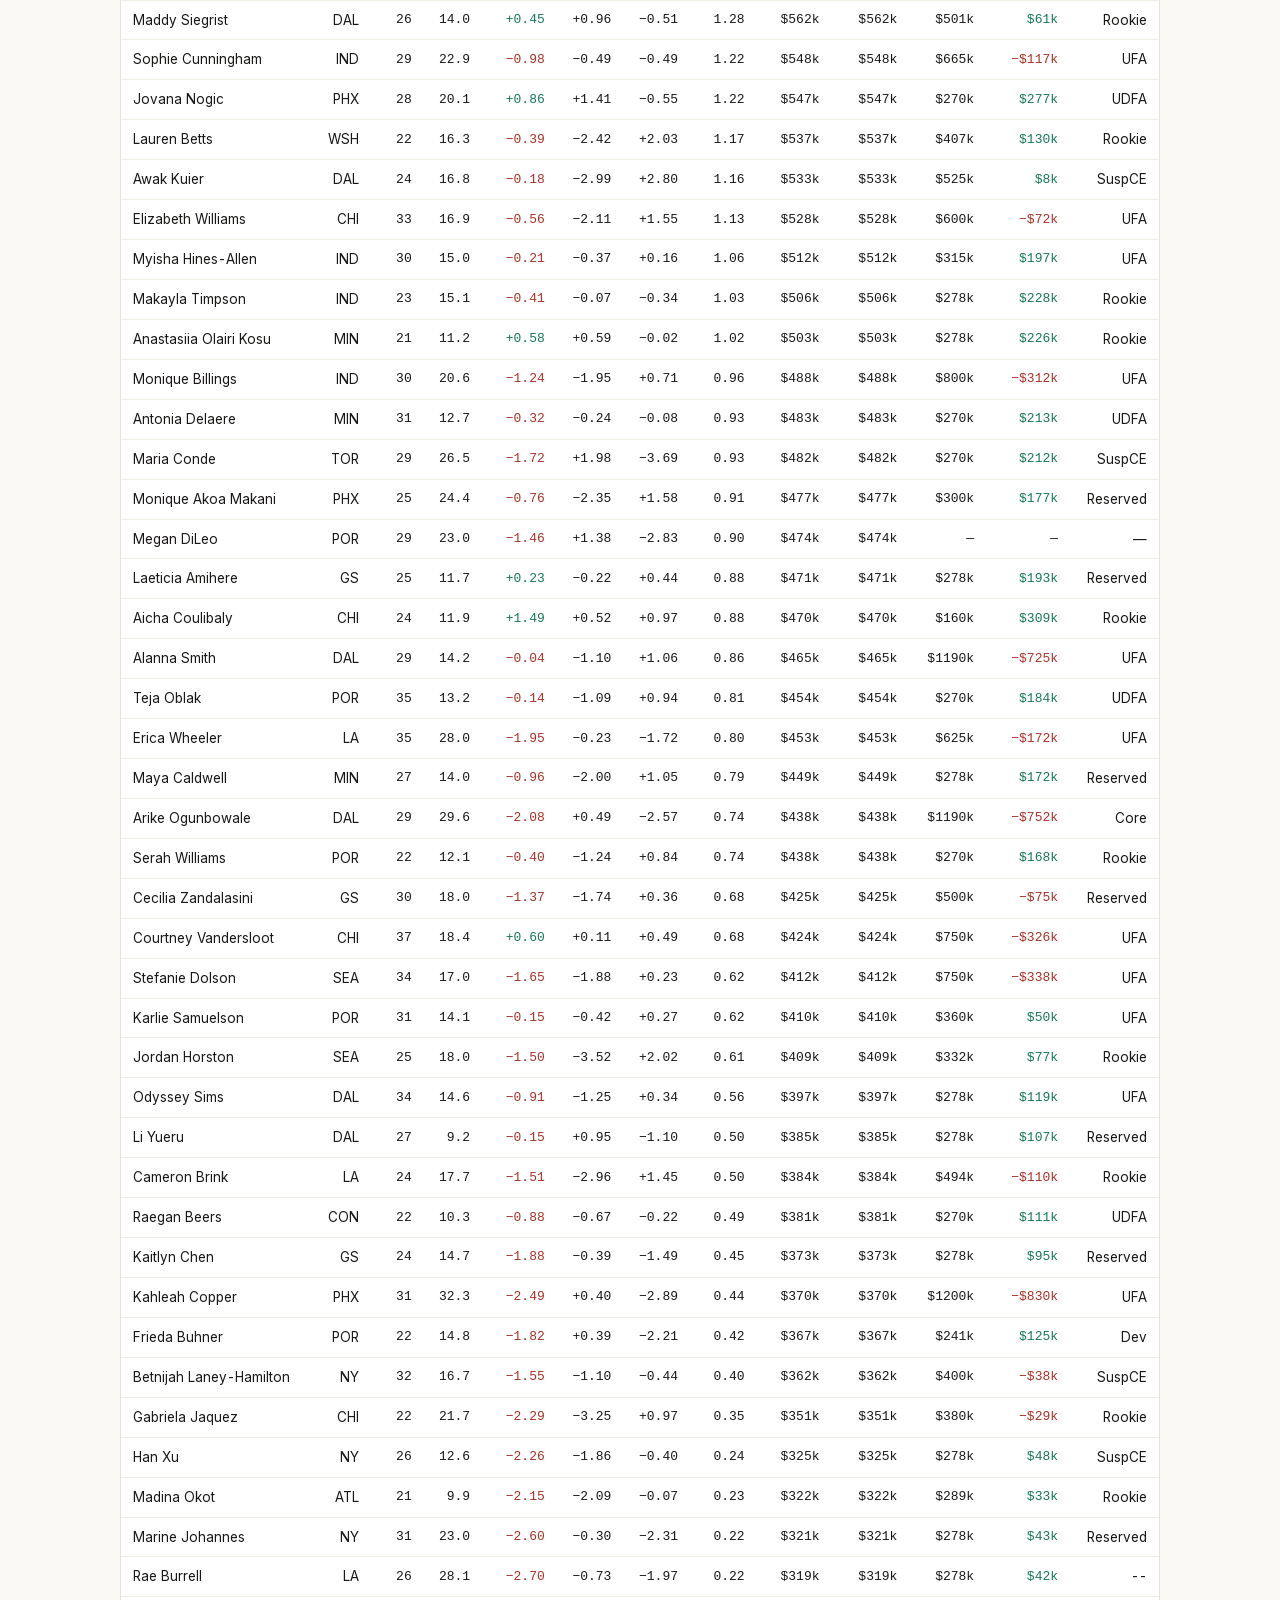
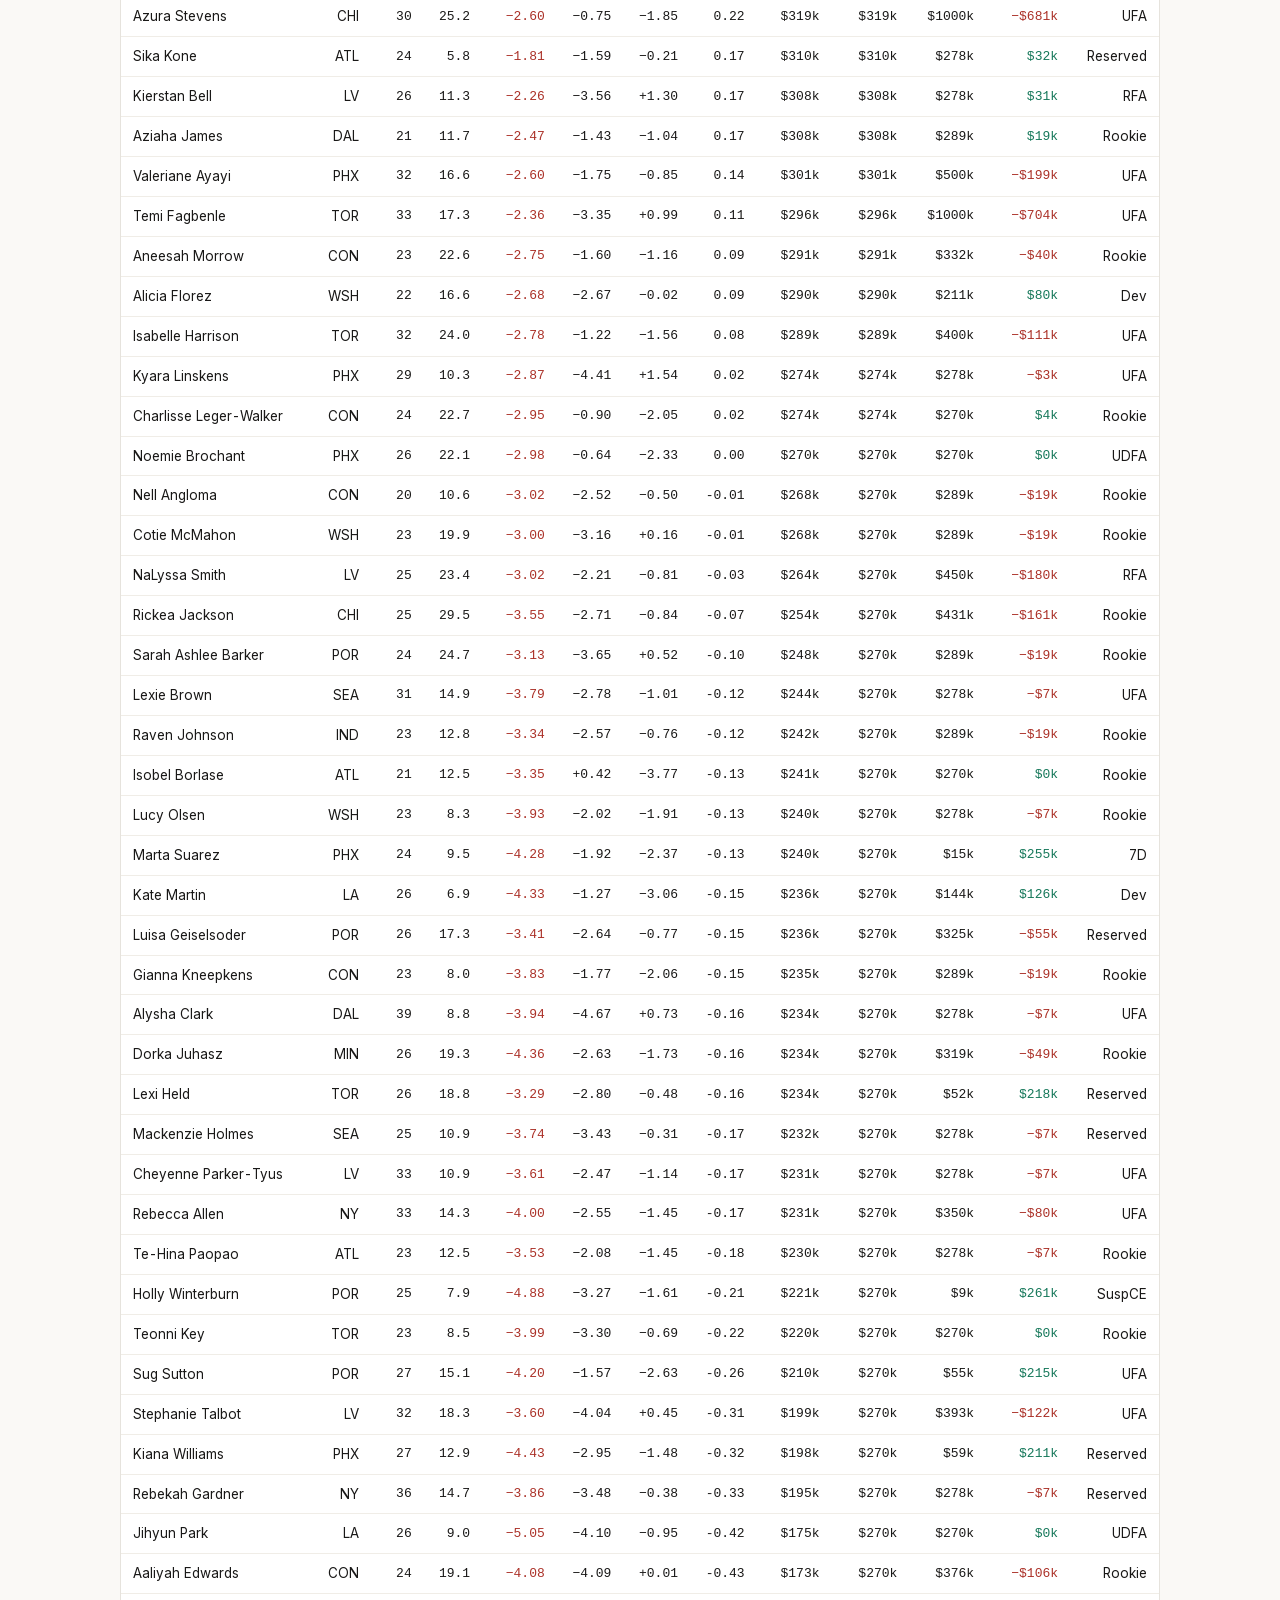
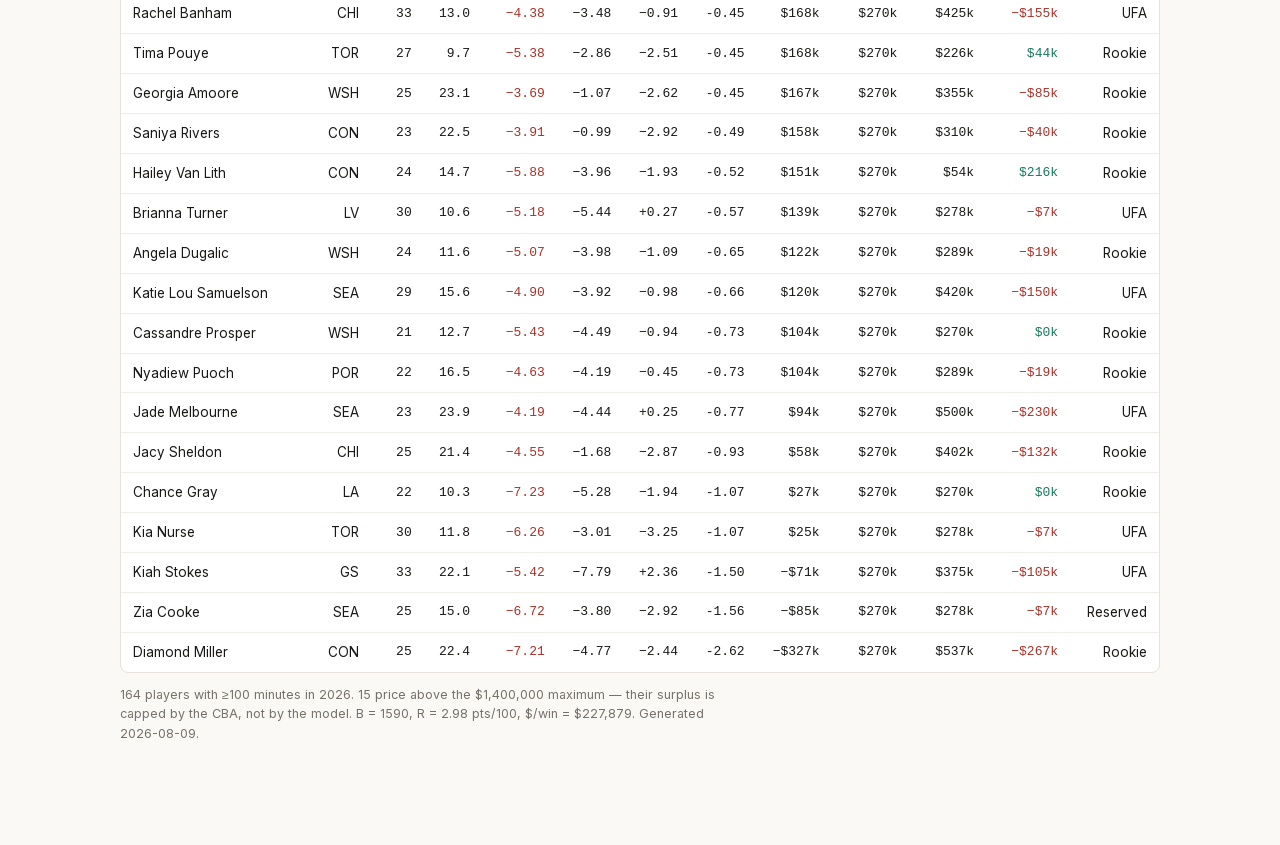
==== commit a3823676: "Fix mobile layout: contain the projection table, move the theme toggle Tested at 375px, which surfac" ====
--- a/docs/index.html
+++ b/docs/index.html
@@ -24,11 +24,9 @@
 <meta name="twitter:title" content="WNBA Contract Model">
 <meta name="twitter:description" content="What is a WNBA player actually worth? Possession-level impact ratings converted into contract value against the 2026 CBA.">
 <meta name="twitter:image" content="https://mjwilson09.github.io/WNBA-Contract-Modeling/assets/og-card.png">
-<link rel="stylesheet" href="assets/site.css?v=2">
+<link rel="stylesheet" href="assets/site.css?v=4">
 </head>
 <body>
-<button class="toggle" id="theme">theme</button>
-
 <nav class="nav">
   <div class="nav-in">
     <a class="brand" href="./">WNBA Contract Model</a>
@@ -36,6 +34,7 @@
     <a class="link" href="about.html">About</a>
     <span class="spacer"></span>
     <a class="ext" href="https://github.com/MJWilson09/WNBA-Contract-Modeling">Source</a>
+    <button class="toggle" id="theme" aria-label="Toggle light and dark theme">theme</button>
   </div>
 </nav>
 <div class="wrap">
@@ -297,11 +296,13 @@
       </div>
     </div>
 
-    <table class="proj" style="margin-top:16px">
-      <thead><tr><th>Season</th><th class="num">Rating</th><th class="num">WAR</th>
-        <th class="num">Value</th><th class="num">Capped</th></tr></thead>
-      <tbody>${projRows}</tbody>
-    </table>
+    <div class="scroll proj-wrap">
+      <table class="proj">
+        <thead><tr><th>Season</th><th class="num">Rating</th><th class="num">WAR</th>
+          <th class="num">Value</th><th class="num">Capped</th></tr></thead>
+        <tbody>${projRows}</tbody>
+      </table>
+    </div>
     <p class="note">Future seasons age the rating on the WNBA curve (peak 29) and
       inflate dollars on the CBA's 2026→2032 endpoints. Minutes are held at the
       slider value.</p>`;
--- a/docs/assets/site.css
+++ b/docs/assets/site.css
@@ -187,14 +187,23 @@
 td.num, th.num, tbody td { font-variant-numeric: tabular-nums; }
 td.num { font-family: var(--mono); font-size: 13px; }
 .proj th, .proj td { border-bottom: 1px solid var(--line-soft); }
+/* The projection table lives inside a card, so it needs its own scroll
+   container. Without one it is ~404px wide and drags the whole page past a
+   375px viewport — the league table only escapes this because it is already
+   wrapped in .scroll. */
+.proj-wrap { margin-top: 18px; border-radius: var(--radius-sm); }
+.proj-wrap .proj { font-size: 13px; }
 
 .note { font-size: var(--fs-xs); color: var(--ink-3); margin-top: 12px; line-height: 1.55;
   max-width: 78ch; }
 .empty { color: var(--ink-3); font-size: 14px; padding: 24px 0; }
-.toggle { position: fixed; top: 12px; right: 16px; background: var(--panel);
-  border: 1px solid var(--line); color: var(--ink-2); border-radius: var(--radius-sm);
-  padding: 5px 11px; font-size: 12px; cursor: pointer; z-index: 50;
-  font-family: var(--sans); transition: color .12s ease, border-color .12s ease; }
+/* Lives in the nav rather than floating. As a fixed element it sat on top of
+   the projection table on narrow screens, hiding figures and competing with
+   that table's horizontal scroll gesture. */
+.toggle { background: none; border: 1px solid var(--line); color: var(--ink-3);
+  border-radius: var(--radius-sm); padding: 4px 10px; font-size: 12px;
+  cursor: pointer; font-family: var(--sans); align-self: center;
+  transition: color .12s ease, border-color .12s ease; }
 .toggle:hover { color: var(--ink); border-color: var(--ink-3); }
 
 /* ---------- site chrome (multi-page) ---------- */
@@ -269,10 +278,19 @@
 @media (max-width: 640px) {
   :root { --fs-base: 15px; --fs-xl: 24px; }
   .wrap { padding: 26px 16px 70px; }
-  .nav-in { padding: 0 16px; gap: 18px; }
-  .brand { font-size: 14.5px; }
+  .nav-in { padding: 0 14px; gap: 14px; flex-wrap: wrap; row-gap: 0; }
+  .brand { font-size: 14.5px; width: 100%; padding: 12px 0 0; }
+  .nav a.link { padding: 10px 0 12px; }
+  .nav .ext { display: none; }   /* the repo link is on the About page too */
+  .toggle { margin: 0 0 8px; }
   .prose p, .prose li { font-size: 16.5px; }
   .prose h2 { font-size: 21px; margin-top: 42px; }
   .grid { grid-template-columns: repeat(auto-fit, minmax(104px, 1fr)); }
-  .toggle { top: auto; bottom: 14px; right: 14px; }
-}
+  .card { padding: 16px; }
+  .controls { gap: 14px; }
+  th, td { padding: 8px 10px; }
+  .proj-wrap .proj { font-size: 12.5px; }
+  .proj-wrap th, .proj-wrap td { padding: 7px 9px; }
+  /* long inline formulas in the page header should wrap, not extend the page */
+  .sub code { display: inline-block; max-width: 100%; overflow-wrap: anywhere; }
+}
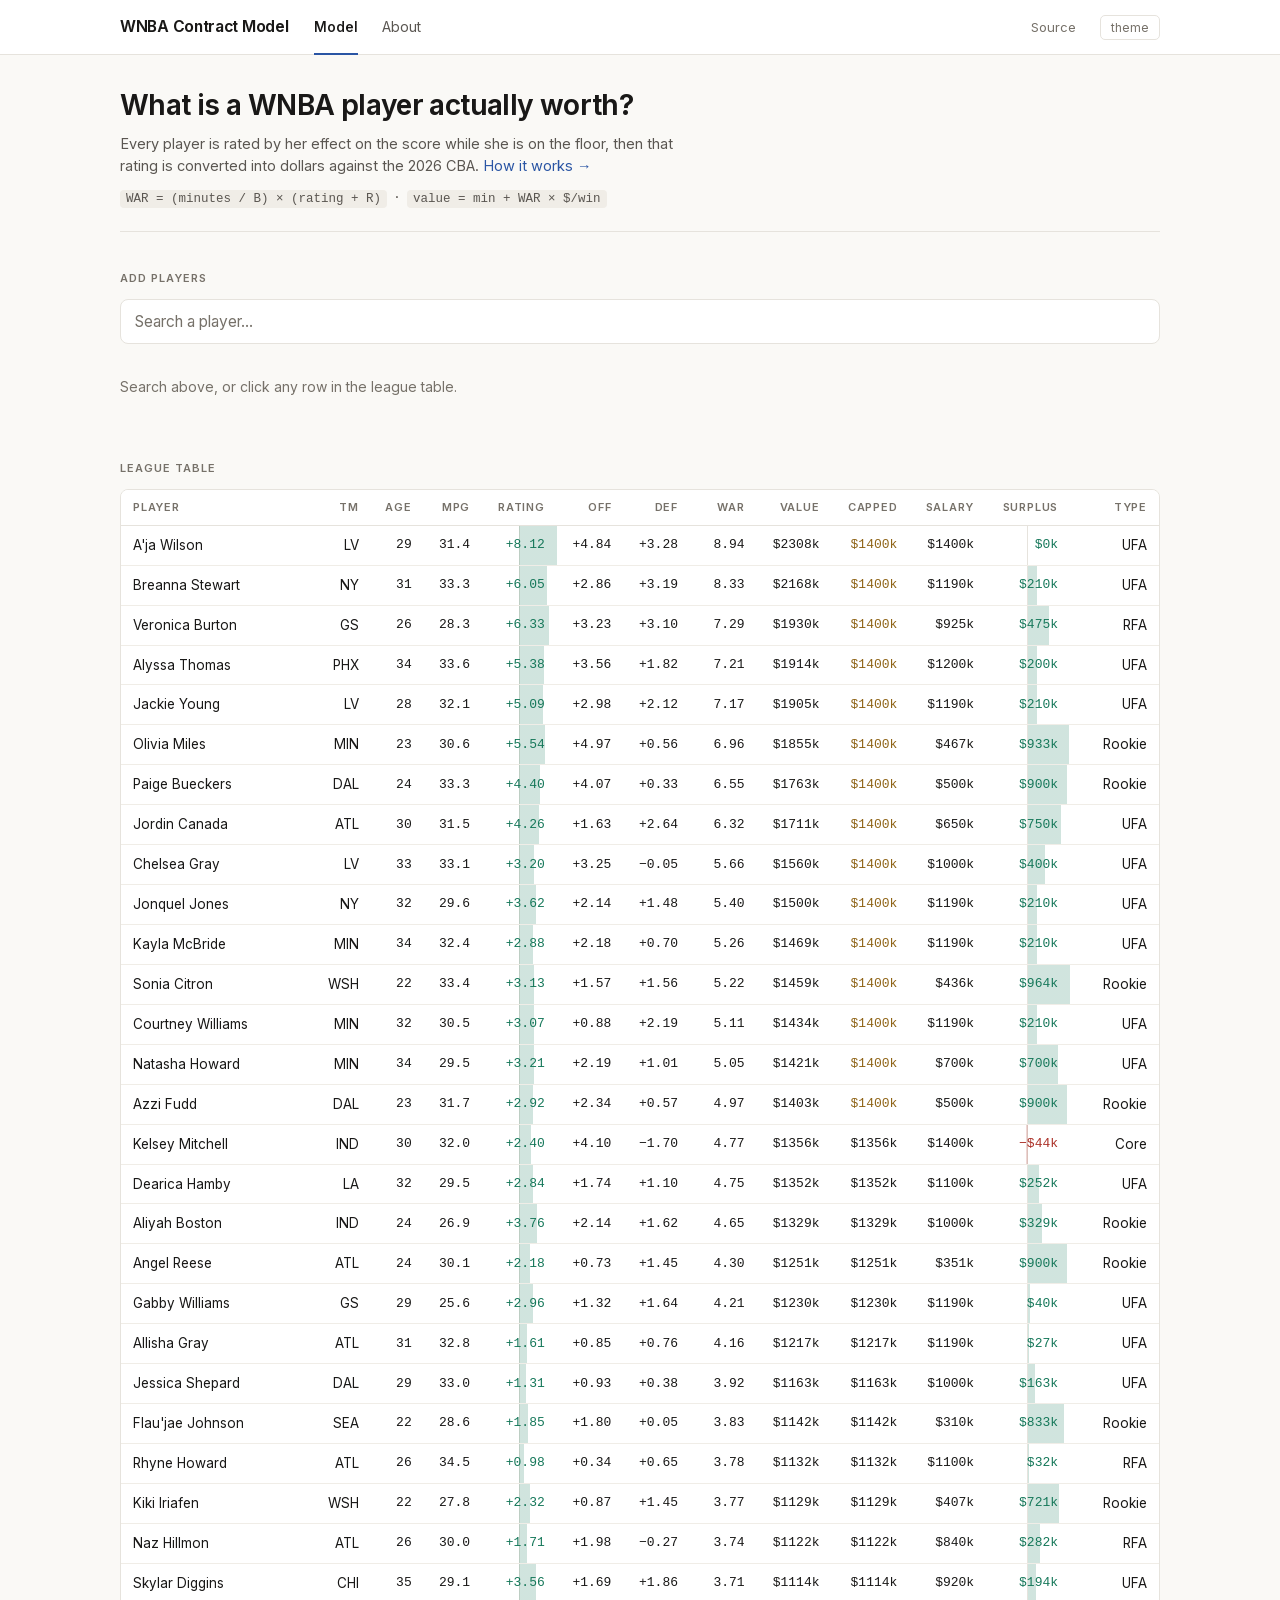
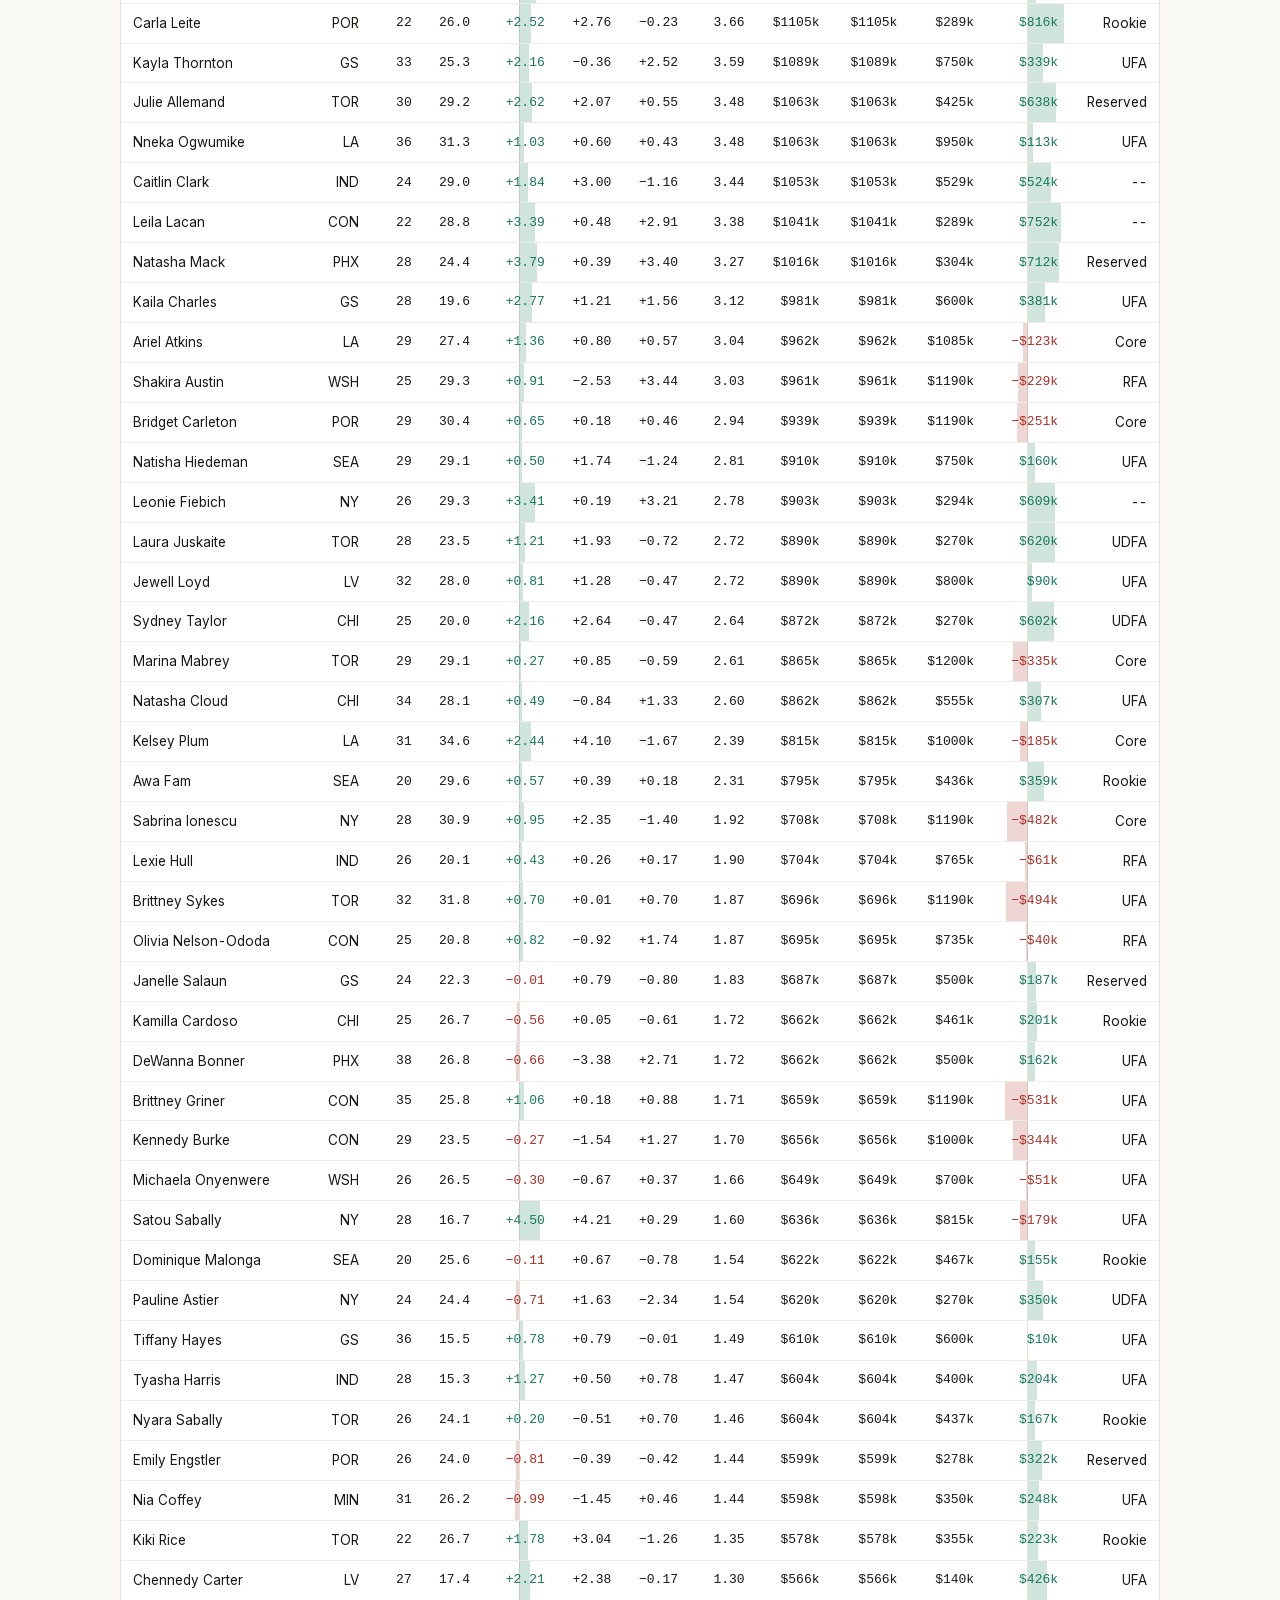
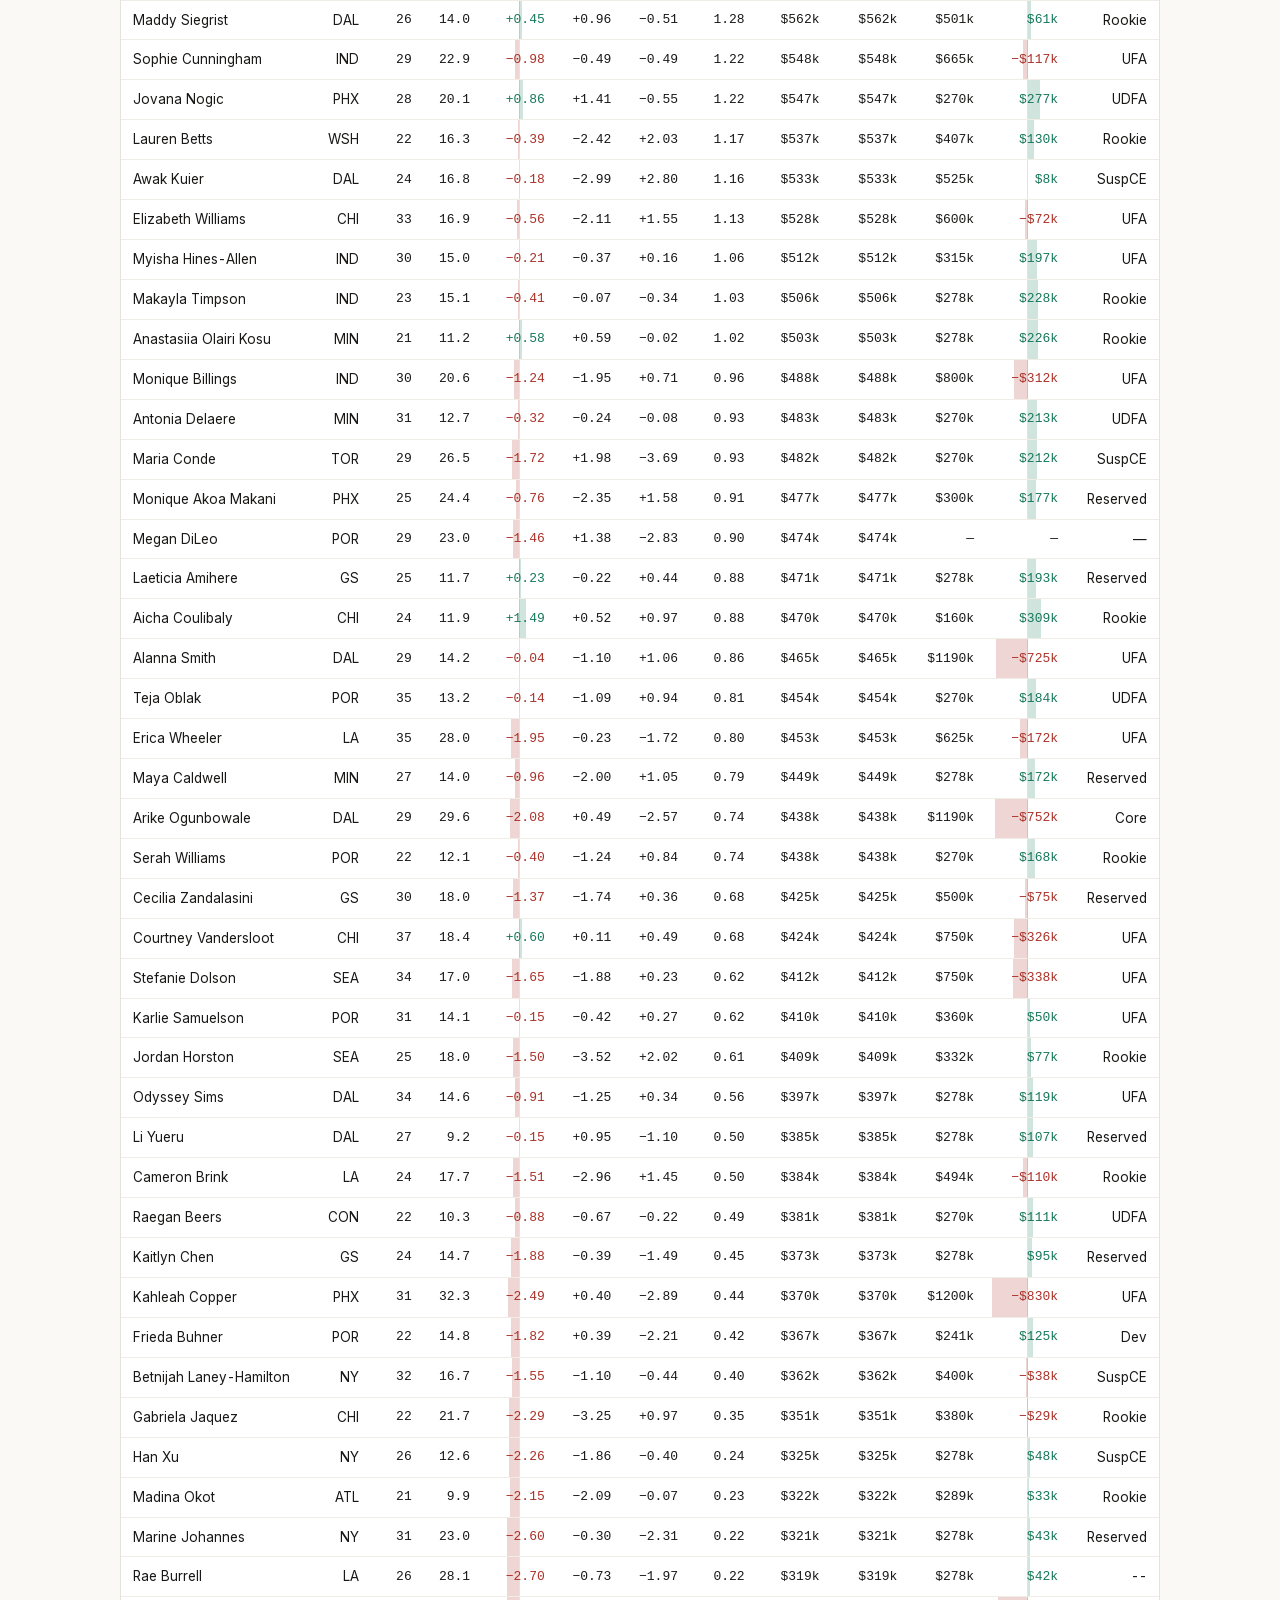
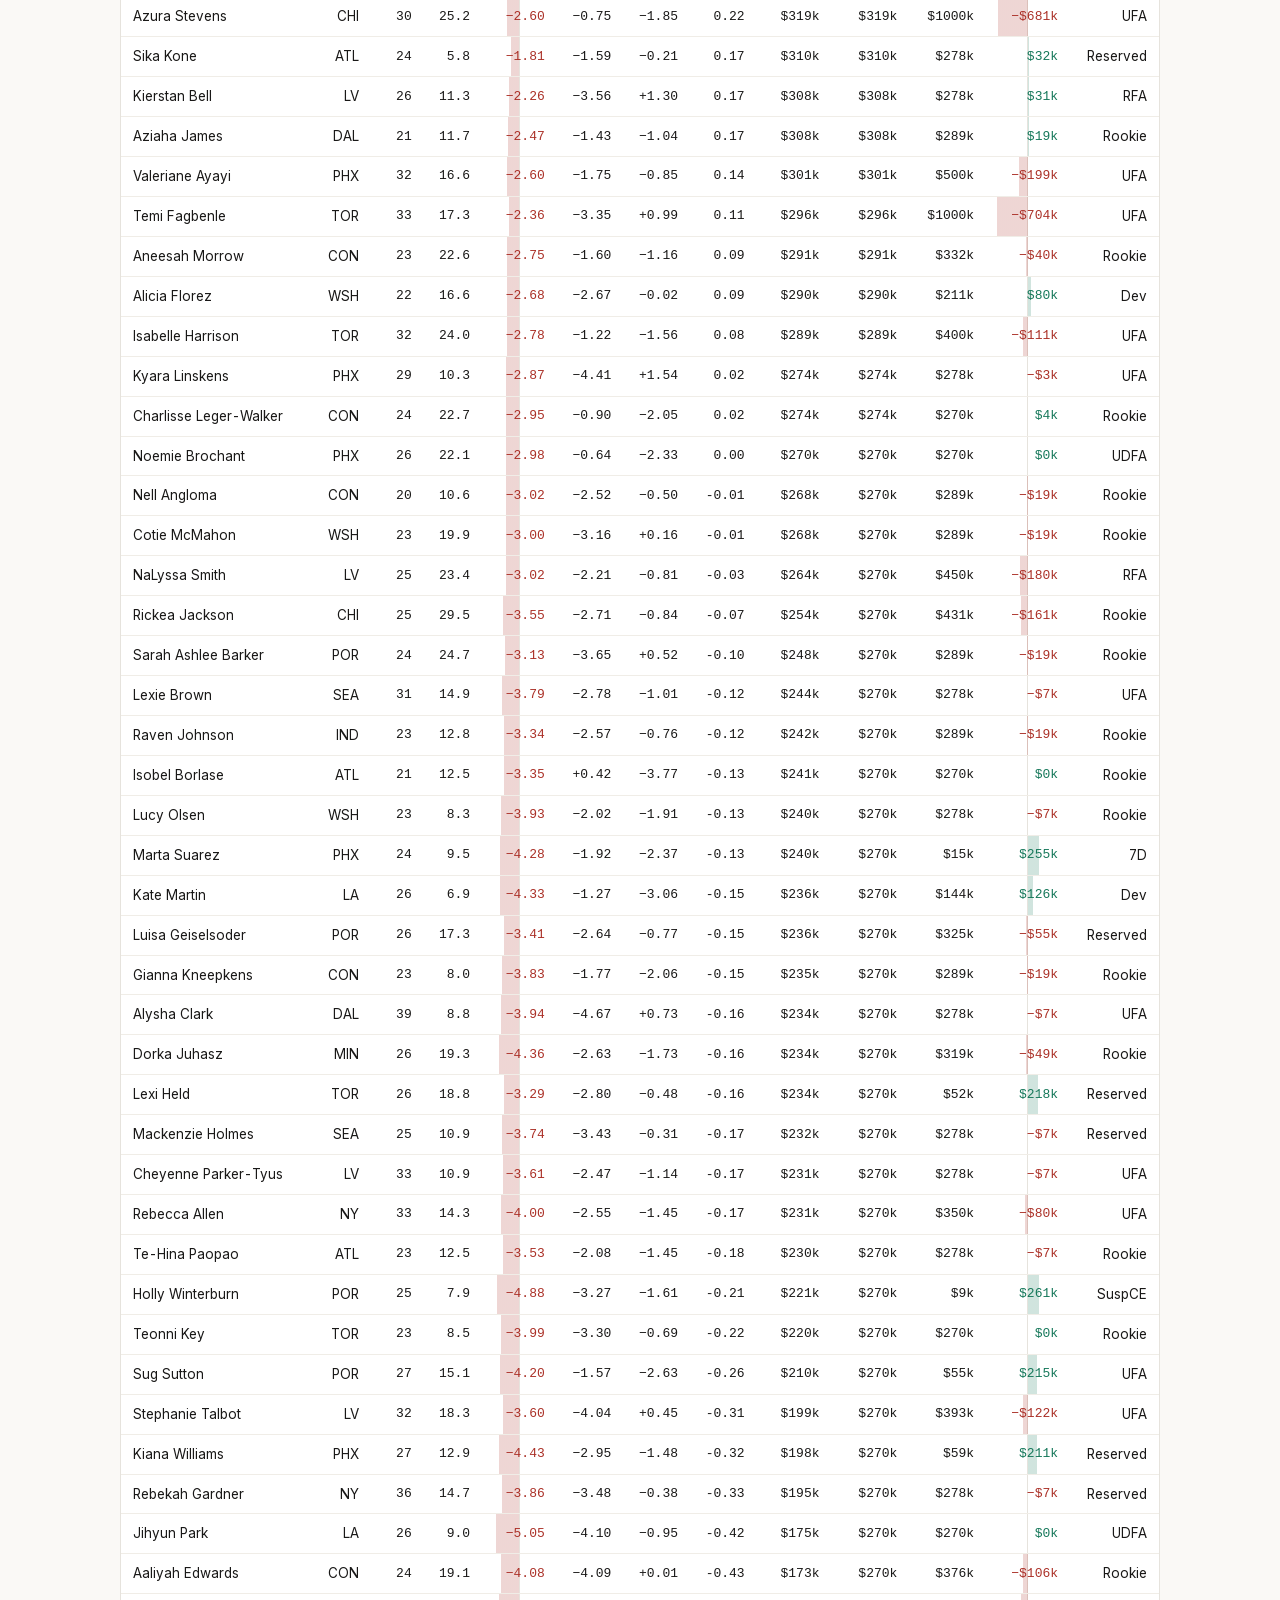
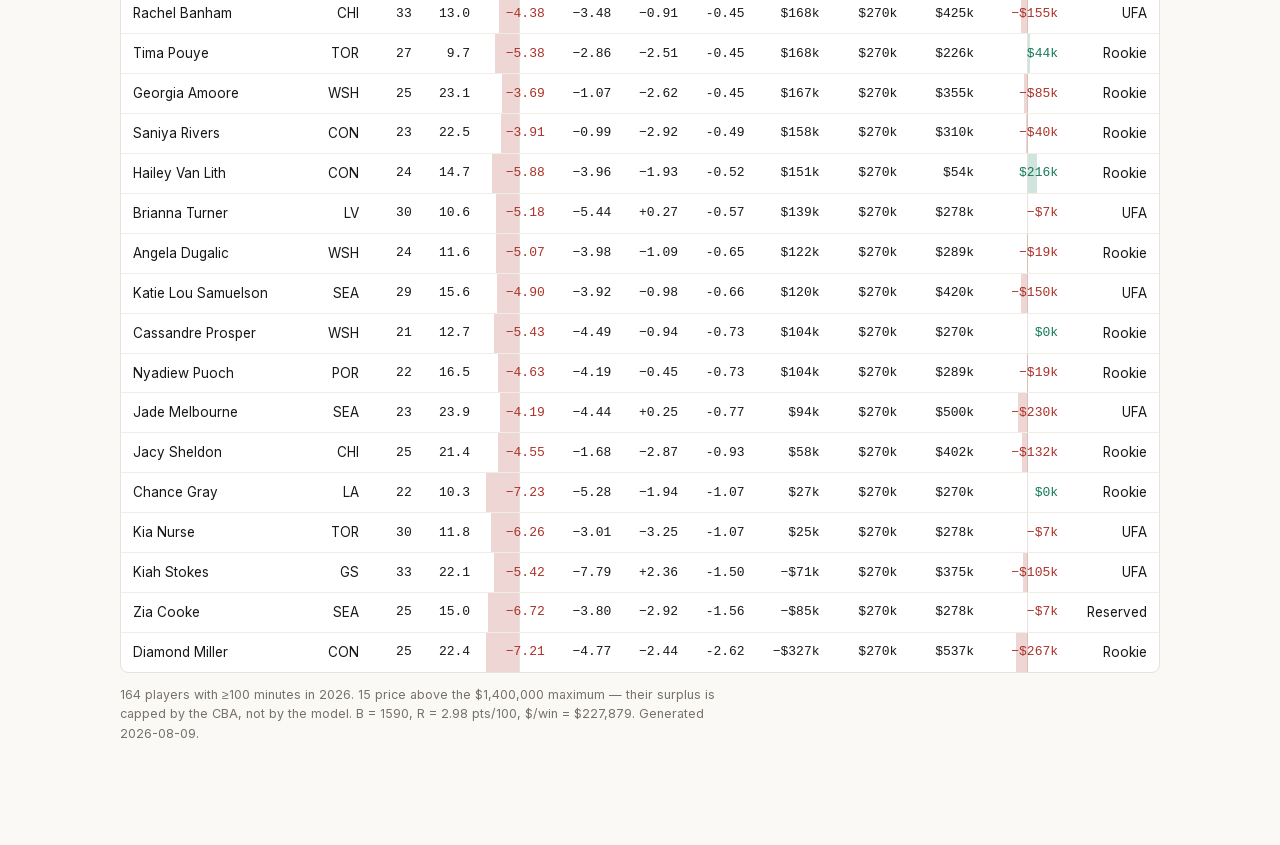
==== commit 832d58de: "Site polish: table columns, magnitude bars, drawn uncertainty (S1-S5) S1 — On screens under 640px th" ====
--- a/docs/index.html
+++ b/docs/index.html
@@ -24,7 +24,7 @@
 <meta name="twitter:title" content="WNBA Contract Model">
 <meta name="twitter:description" content="What is a WNBA player actually worth? Possession-level impact ratings converted into contract value against the 2026 CBA.">
 <meta name="twitter:image" content="https://mjwilson09.github.io/WNBA-Contract-Modeling/assets/og-card.png">
-<link rel="stylesheet" href="assets/site.css?v=4">
+<link rel="stylesheet" href="assets/site.css?v=f220a10a">
 </head>
 <body>
 <nav class="nav">
@@ -60,23 +60,26 @@
 <div id="cards"></div>
 <div class="empty" id="empty">Search above, or click any row in the league table.</div>
 
-<h2>League table</h2>
+<div class="sec-head">
+  <h2>League table</h2>
+  <button id="cols" class="colbtn" aria-expanded="false">all columns</button>
+</div>
 <div class="scroll">
   <table id="league">
     <thead><tr>
       <th data-k="name">Player</th>
-      <th data-k="team">Tm</th>
-      <th data-k="age" class="num">Age</th>
-      <th data-k="mpg" class="num">MPG</th>
+      <th data-k="team" class="opt">Tm</th>
+      <th data-k="age" class="num opt">Age</th>
+      <th data-k="mpg" class="num opt">MPG</th>
       <th data-k="rating" class="num">Rating</th>
-      <th data-k="oRapm" class="num">Off</th>
-      <th data-k="dRapm" class="num">Def</th>
-      <th data-k="war" class="num">WAR</th>
+      <th data-k="oRapm" class="num opt">Off</th>
+      <th data-k="dRapm" class="num opt">Def</th>
+      <th data-k="war" class="num opt">WAR</th>
       <th data-k="value" class="num">Value</th>
-      <th data-k="marketValue" class="num">Capped</th>
-      <th data-k="salary" class="num">Salary</th>
+      <th data-k="marketValue" class="num opt">Capped</th>
+      <th data-k="salary" class="num opt">Salary</th>
       <th data-k="surplus" class="num">Surplus</th>
-      <th data-k="signing">Type</th>
+      <th data-k="signing" class="opt">Type</th>
     </tr></thead>
     <tbody></tbody>
   </table>
@@ -248,6 +251,14 @@
   const pctMax = (maxS / scaleTop) * 100;
   const pctVal = (Math.min(d.value, maxS) / scaleTop) * 100;
   const pctOver = (Math.max(d.value - maxS, 0) / scaleTop) * 100;
+
+  // One standard error either side of the estimate, drawn rather than printed.
+  // The point a number cannot make: these ranges overlap between players, so the
+  // ordering is softer than a sorted table implies.
+  const seLo = Math.max(0, (d.value - d.valueSe) / scaleTop * 100);
+  const seHi = Math.min(100, (d.value + d.valueSe) / scaleTop * 100);
+  const seBand = d.valueSe == null ? "" :
+    `<div class="bar-se" style="left:${seLo}%;width:${Math.max(seHi - seLo, 0.5)}%"></div>`;
 
   const projRows = d.proj.filter(Boolean).map(r => `
     <tr><td>${r.season}</td>
@@ -286,10 +297,12 @@
       <div class="bar-track">
         <div class="bar-fill" style="width:${pctVal}%"></div>
         <div class="bar-over" style="left:${pctMax}%;width:${pctOver}%"></div>
+        ${seBand}
         <div class="bar-max" style="left:${pctMax}%"></div>
       </div>
       <div class="bar-legend">
-        <span>value ${money(d.value)}</span>
+        <span>value ${money(d.value)}${d.valueSe == null ? "" :
+          ` &plusmn;${money(d.valueSe)}`}</span>
         <span>${d.cappedBy > 1
           ? `${money(d.cappedBy)} above the max — surplus the CBA hands the team`
           : `max ${money(maxS)}`}</span>
@@ -349,6 +362,24 @@
   return { ...p, war: d.war, value: d.value, marketValue: d.marketValue,
            surplus: d.surplus };
 });
+// Column extents for the inline bars. Scaled per column to its own largest
+// magnitude, so each column uses its full width rather than being squashed by
+// whichever column happens to have the biggest numbers.
+const ratingMax = Math.max(...rows.map(r => Math.abs(r.rating)));
+const surplusMax = Math.max(...rows.filter(r => r.surplus != null)
+                                   .map(r => Math.abs(r.surplus)));
+
+// A bar drawn from a centre baseline: positive fills rightward, negative
+// leftward, so sign is readable without reading the number. Emitted as CSS
+// custom properties; the gradient itself lives in site.css.
+function bar(v, maxAbs) {
+  if (v == null || !maxAbs) return "";
+  const half = Math.min(Math.abs(v) / maxAbs, 1) * 50;
+  const [a, b] = v >= 0 ? [50, 50 + half] : [50 - half, 50];
+  const c = v >= 0 ? "var(--bar-pos)" : "var(--bar-neg)";
+  return `style="--a:${a}%;--b:${b}%;--c:${c}"`;
+}
+
 let sortK = "value", sortDesc = true;
 function renderTable() {
   const tb = document.querySelector("#league tbody");
@@ -361,22 +392,30 @@
   });
   tb.innerHTML = sorted.map(r => `
     <tr class="click" data-id="${r.id}">
-      <td>${r.name}</td><td>${r.team}</td>
-      <td class="num">${r.age ?? "—"}</td>
-      <td class="num">${r.mpg.toFixed(1)}</td>
-      <td class="num ${cls(r.rating)}">${sgn(r.rating)}</td>
-      <td class="num">${sgn(r.oRapm)}</td>
-      <td class="num">${sgn(r.dRapm)}</td>
-      <td class="num">${r.war.toFixed(2)}</td>
+      <td>${r.name}</td><td class="opt">${r.team}</td>
+      <td class="num opt">${r.age ?? "—"}</td>
+      <td class="num opt">${r.mpg.toFixed(1)}</td>
+      <td class="num bar ${cls(r.rating)}" ${bar(r.rating, ratingMax)}>${sgn(r.rating)}</td>
+      <td class="num opt">${sgn(r.oRapm)}</td>
+      <td class="num opt">${sgn(r.dRapm)}</td>
+      <td class="num opt">${r.war.toFixed(2)}</td>
       <td class="num">${moneyK(r.value)}</td>
-      <td class="num ${r.value > r.marketValue + 1 ? "capped" : ""}">${moneyK(r.marketValue)}</td>
-      <td class="num">${moneyK(r.salary)}</td>
-      <td class="num ${cls(r.surplus)}">${r.surplus == null ? "—" : moneyK(r.surplus)}</td>
-      <td>${r.signing}</td>
+      <td class="num opt ${r.value > r.marketValue + 1 ? "capped" : ""}">${moneyK(r.marketValue)}</td>
+      <td class="num opt">${moneyK(r.salary)}</td>
+      <td class="num bar ${cls(r.surplus)}" ${bar(r.surplus, surplusMax)}>${r.surplus == null ? "—" : moneyK(r.surplus)}</td>
+      <td class="opt">${r.signing}</td>
     </tr>`).join("");
   tb.querySelectorAll("tr").forEach(tr =>
     tr.onclick = () => add(+tr.dataset.id));
 }
+const colBtn = document.getElementById("cols");
+colBtn.onclick = () => {
+  const t = document.getElementById("league");
+  const on = t.classList.toggle("show-all");
+  colBtn.setAttribute("aria-expanded", String(on));
+  colBtn.textContent = on ? "fewer columns" : "all columns";
+};
+
 document.querySelectorAll("#league thead th").forEach(th => {
   th.onclick = () => {
     const k = th.dataset.k;
--- a/docs/assets/site.css
+++ b/docs/assets/site.css
@@ -63,6 +63,8 @@
   --bg: #faf9f6; --panel: #ffffff; --line: #e6e3dd; --line-soft: #f0ede7;
   --ink: #191817; --ink-2: #5a5651; --ink-3: #767169;
   --pos: #16785a; --neg: #ab3128; --accent: #2a55a4; --cap: #8f6417;
+  --bar-pos: color-mix(in srgb, var(--pos) 20%, transparent);
+  --bar-neg: color-mix(in srgb, var(--neg) 20%, transparent);
   --shadow: 0 8px 24px rgba(25, 24, 23, .10);
 }
 @media (prefers-color-scheme: dark) {
@@ -70,6 +72,8 @@
     --bg: #131418; --panel: #1c1e23; --line: #2f3239; --line-soft: #24272d;
     --ink: #edebe7; --ink-2: #a5a29c; --ink-3: #828079;
     --pos: #45c79a; --neg: #ef7a72; --accent: #86aaf2; --cap: #e5b357;
+    --bar-pos: color-mix(in srgb, var(--pos) 26%, transparent);
+    --bar-neg: color-mix(in srgb, var(--neg) 26%, transparent);
     --shadow: 0 8px 24px rgba(0, 0, 0, .45);
   }
 }
@@ -77,6 +81,8 @@
   --bg: #131418; --panel: #1c1e23; --line: #2f3239; --line-soft: #24272d;
   --ink: #edebe7; --ink-2: #a5a29c; --ink-3: #828079;
   --pos: #45c79a; --neg: #ef7a72; --accent: #86aaf2; --cap: #e5b357;
+  --bar-pos: color-mix(in srgb, var(--pos) 26%, transparent);
+  --bar-neg: color-mix(in srgb, var(--neg) 26%, transparent);
   --shadow: 0 8px 24px rgba(0, 0, 0, .45);
 }
 
@@ -166,6 +172,14 @@
 .bar-fill { position: absolute; inset: 0 auto 0 0; background: var(--accent); opacity: .85; }
 .bar-over { position: absolute; top: 0; bottom: 0; background: var(--cap); opacity: .8; }
 .bar-max { position: absolute; top: -3px; bottom: -3px; width: 2px; background: var(--ink); }
+/* +/- one standard error, drawn over the fill. Hatched rather than solid so it
+   reads as a range and not as another quantity. */
+.bar-se { position: absolute; top: 0; bottom: 0; pointer-events: none;
+  background: repeating-linear-gradient(135deg,
+    color-mix(in srgb, var(--ink) 34%, transparent) 0 2px,
+    transparent 2px 5px);
+  border-left: 1px solid color-mix(in srgb, var(--ink) 55%, transparent);
+  border-right: 1px solid color-mix(in srgb, var(--ink) 55%, transparent); }
 .bar-legend { display: flex; justify-content: space-between; font-size: var(--fs-micro);
   color: var(--ink-3); margin-top: 6px; font-family: var(--mono);
   font-variant-numeric: tabular-nums; gap: 12px; }
@@ -186,6 +200,26 @@
 /* tabular figures everywhere numbers are compared down a column */
 td.num, th.num, tbody td { font-variant-numeric: tabular-nums; }
 td.num { font-family: var(--mono); font-size: 13px; }
+/* S2 — inline magnitude bars. The gradient stops arrive as --a/--b/--c from the
+   row template; the centre tick is the second layer so the baseline is visible
+   even where a bar is tiny. Text sits on top and keeps its own colour. */
+td.bar { background-image:
+    linear-gradient(90deg, transparent var(--a), var(--c) var(--a),
+                            var(--c) var(--b), transparent var(--b)),
+    linear-gradient(90deg, transparent calc(50% - .5px),
+                            var(--line) calc(50% - .5px),
+                            var(--line) calc(50% + .5px),
+                            transparent calc(50% + .5px));
+  background-repeat: no-repeat; }
+
+/* S1 — section head with the column toggle */
+.sec-head { display: flex; align-items: baseline; justify-content: space-between;
+  gap: 12px; }
+.colbtn { display: none; background: none; border: 1px solid var(--line);
+  color: var(--ink-2); border-radius: var(--radius-sm); padding: 4px 10px;
+  font-size: 12px; font-family: var(--sans); cursor: pointer; }
+.colbtn:hover { color: var(--ink); border-color: var(--ink-3); }
+
 .proj th, .proj td { border-bottom: 1px solid var(--line-soft); }
 /* The projection table lives inside a card, so it needs its own scroll
    container. Without one it is ~404px wide and drags the whole page past a
@@ -253,8 +287,6 @@
   background: var(--panel); border-radius: 0 var(--radius-sm) var(--radius-sm) 0;
   padding: 15px 17px; margin: 0 0 18px; }
 .callout p { margin: 0; font-size: 16px; }
-.placeholder { border: 1px dashed var(--line); border-radius: var(--radius-sm);
-  padding: 16px; color: var(--ink-3); font-size: 14px; }
 /* Tables inside prose stay in the UI face — they are data, not reading.
    They also need the opposite of the league table's rules: the global
    `white-space: nowrap` and right-alignment are correct for columns of figures
@@ -293,4 +325,17 @@
   .proj-wrap th, .proj-wrap td { padding: 7px 9px; }
   /* long inline formulas in the page header should wrap, not extend the page */
   .sub code { display: inline-block; max-width: 100%; overflow-wrap: anywhere; }
-}
+
+  /* S1 — the four columns worth reading on a phone. The rest are one tap away
+     rather than off the right edge, where they were effectively invisible. */
+  .colbtn { display: inline-block; }
+  #league .opt { display: none; }
+  #league.show-all .opt { display: table-cell; }
+  /* The global `nowrap` is right for figures and wrong for names: it alone kept
+     the four-column view 80px wider than its container, so it still scrolled.
+     Let the one text column wrap; rows get taller, the table fits. */
+  #league:not(.show-all) td:first-child,
+  #league:not(.show-all) th:first-child { white-space: normal; min-width: 8.5em; }
+  #league:not(.show-all) th, #league:not(.show-all) td { padding: 8px 7px; }
+  #league:not(.show-all) td.num { font-size: 12.5px; }
+}
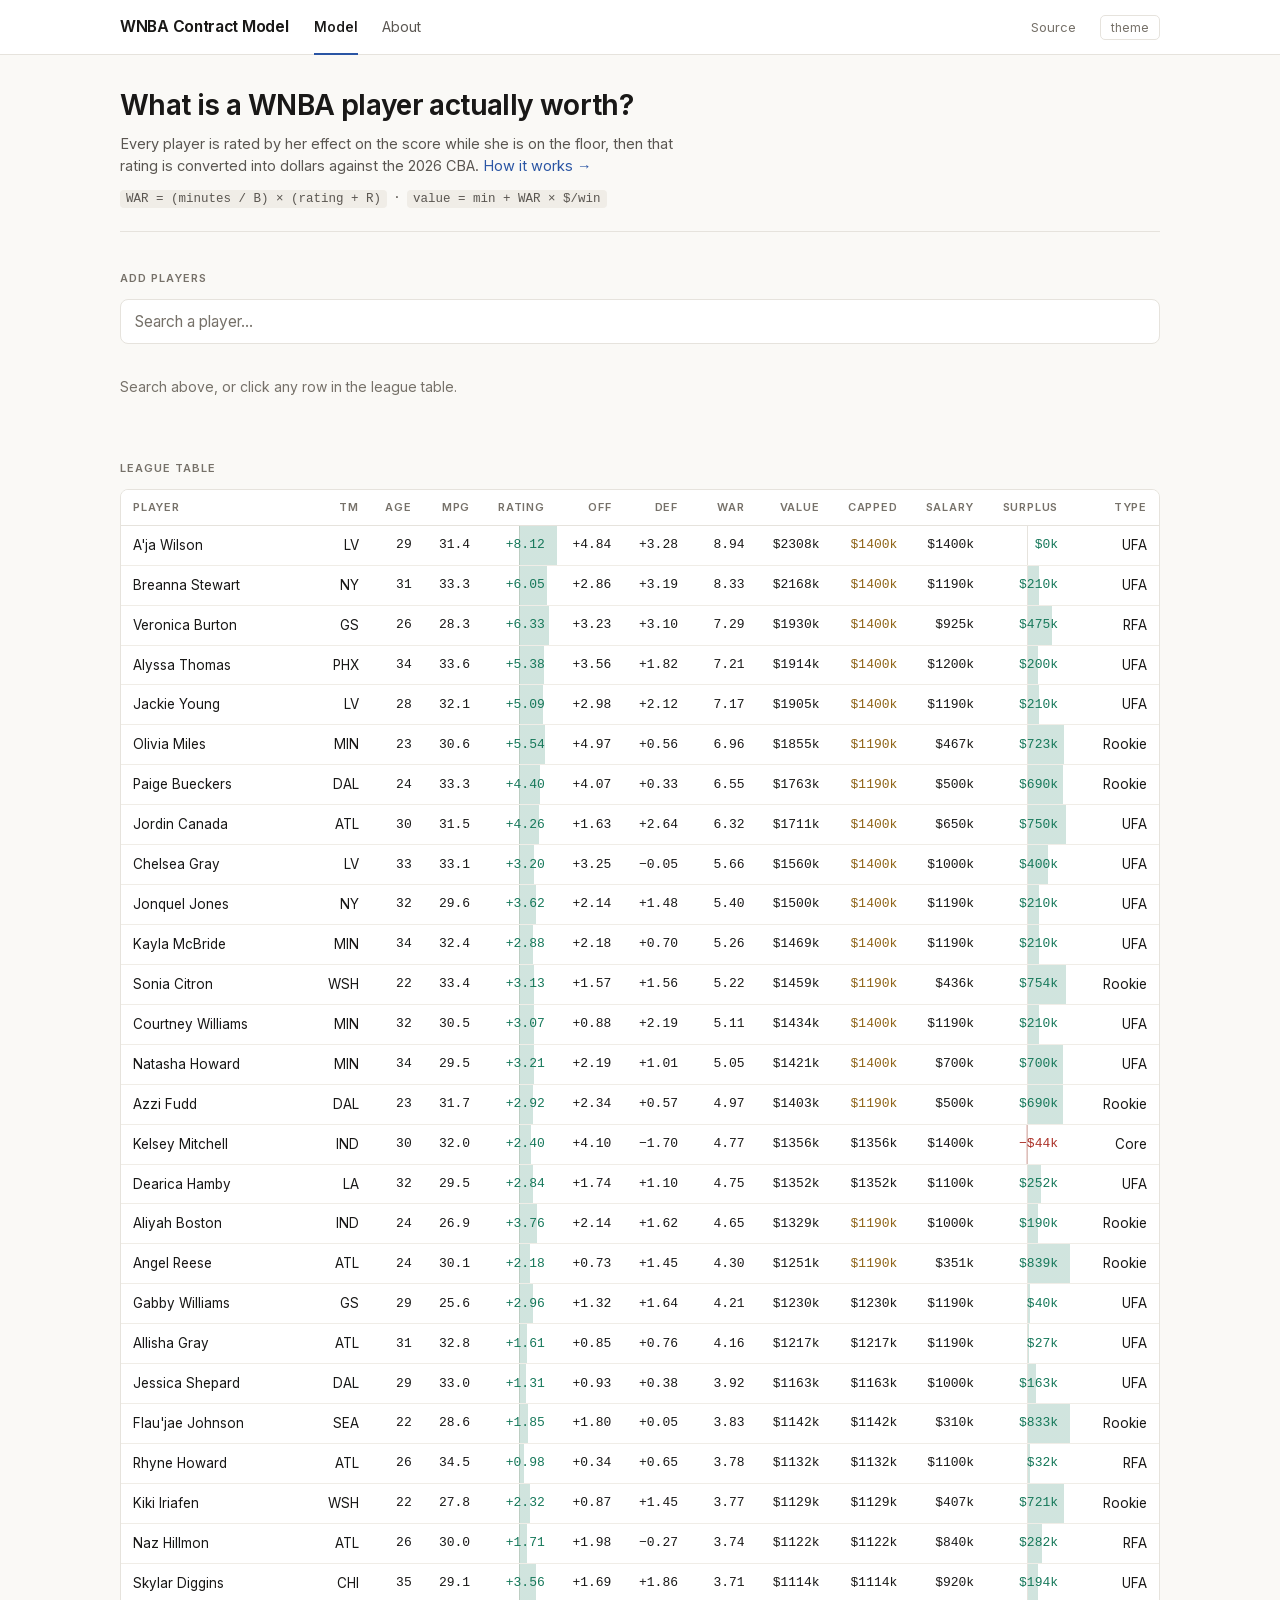
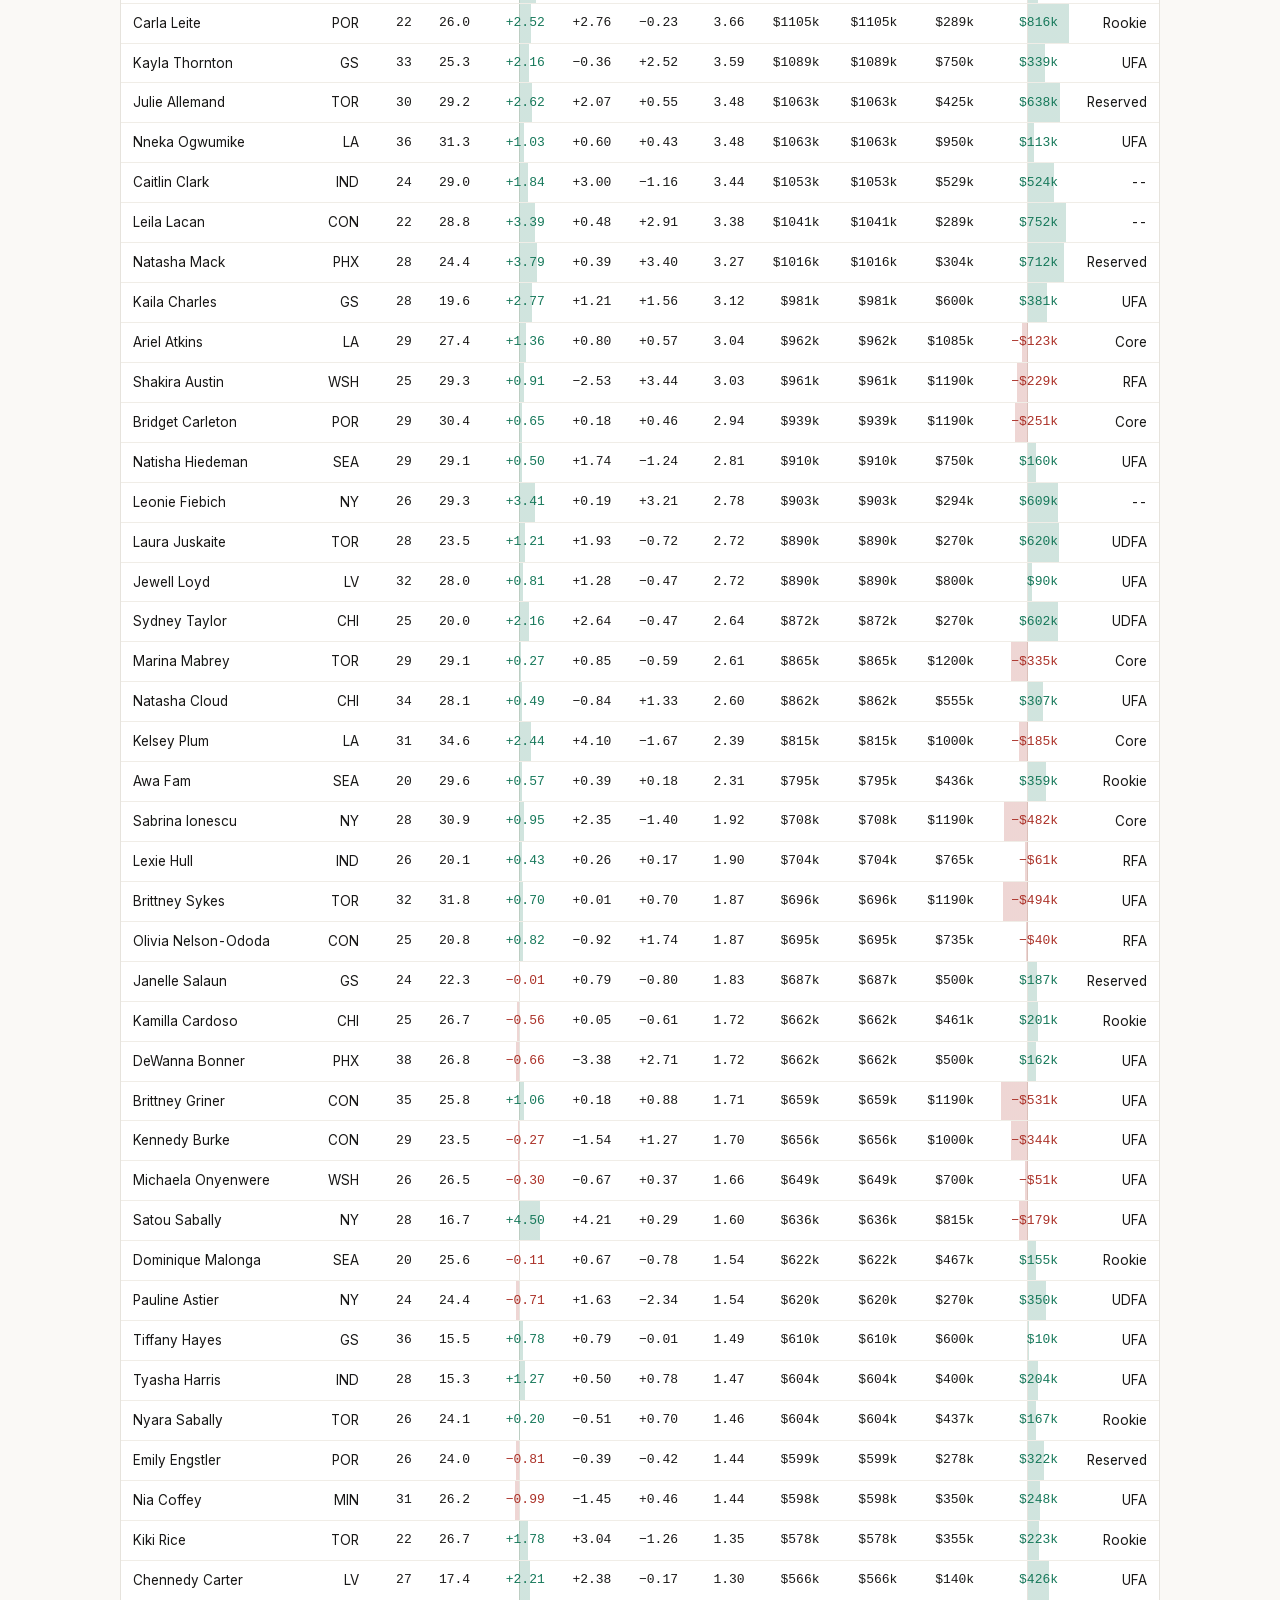
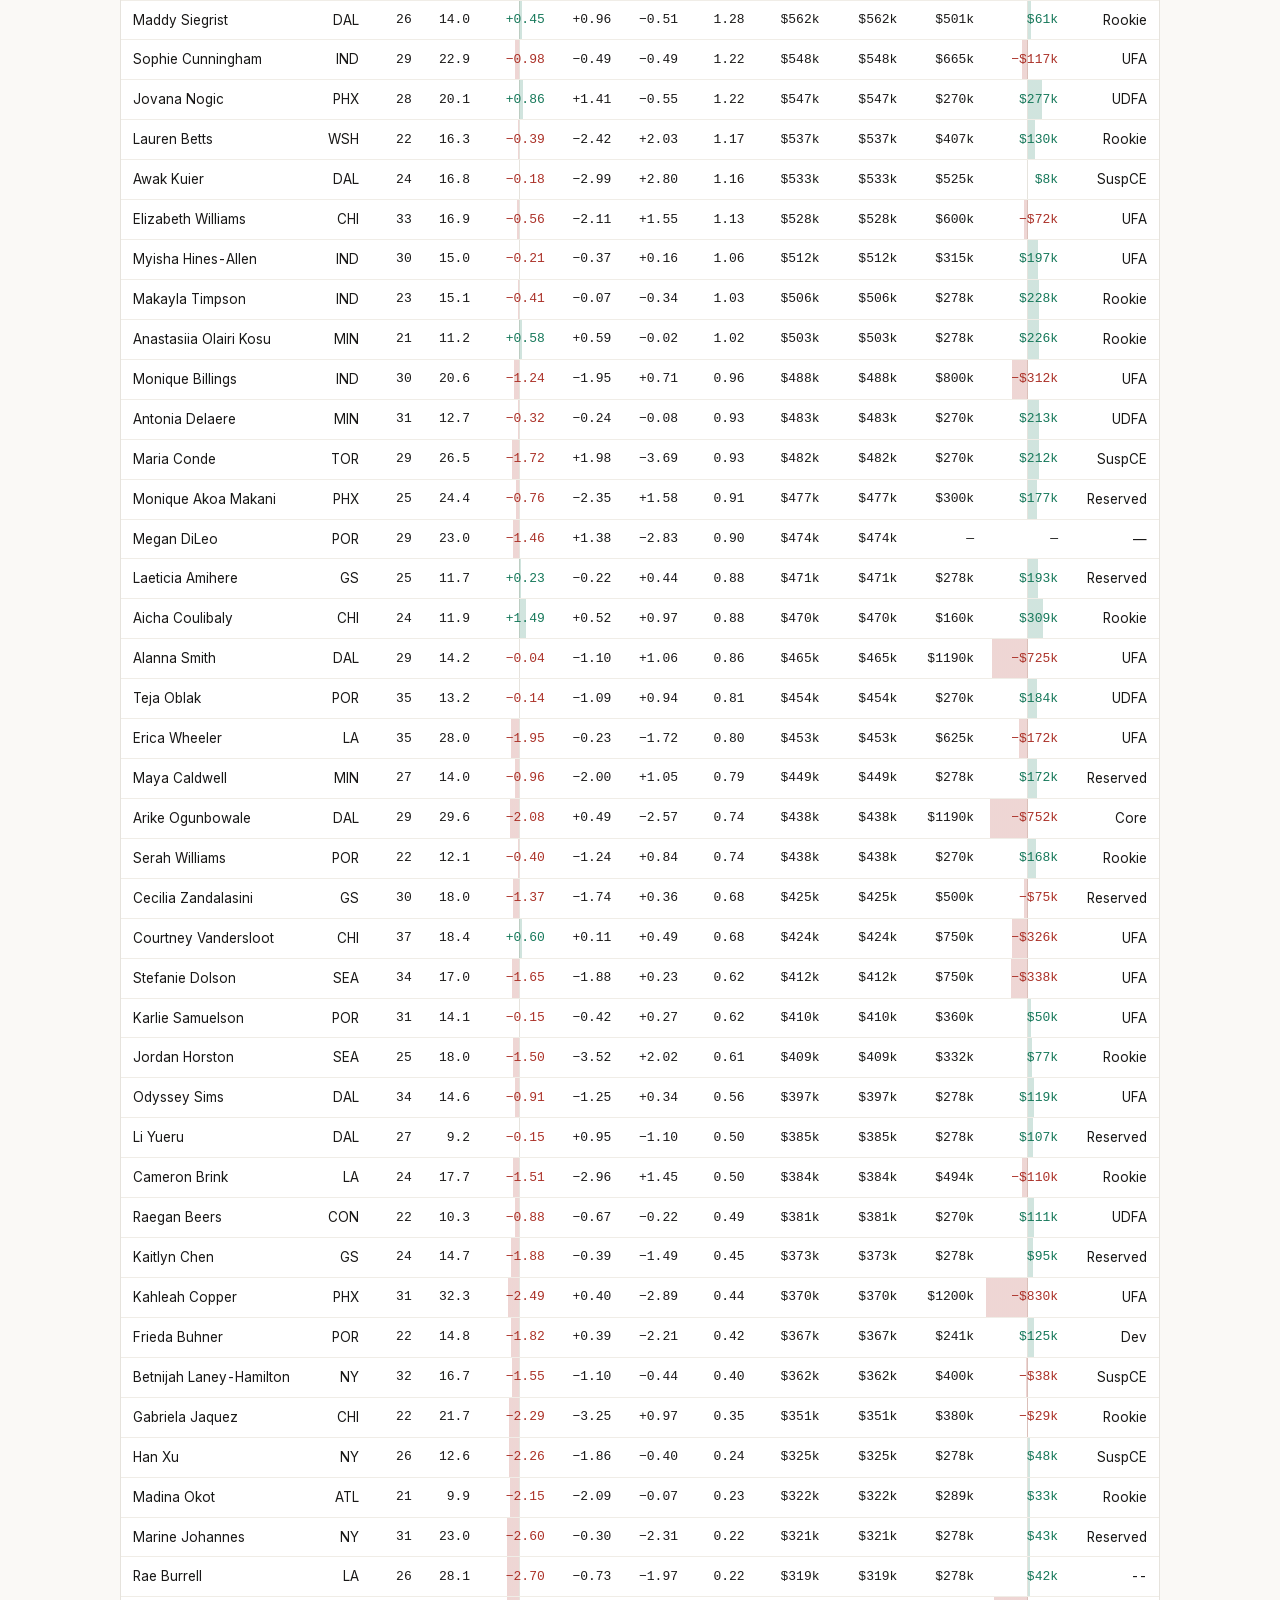
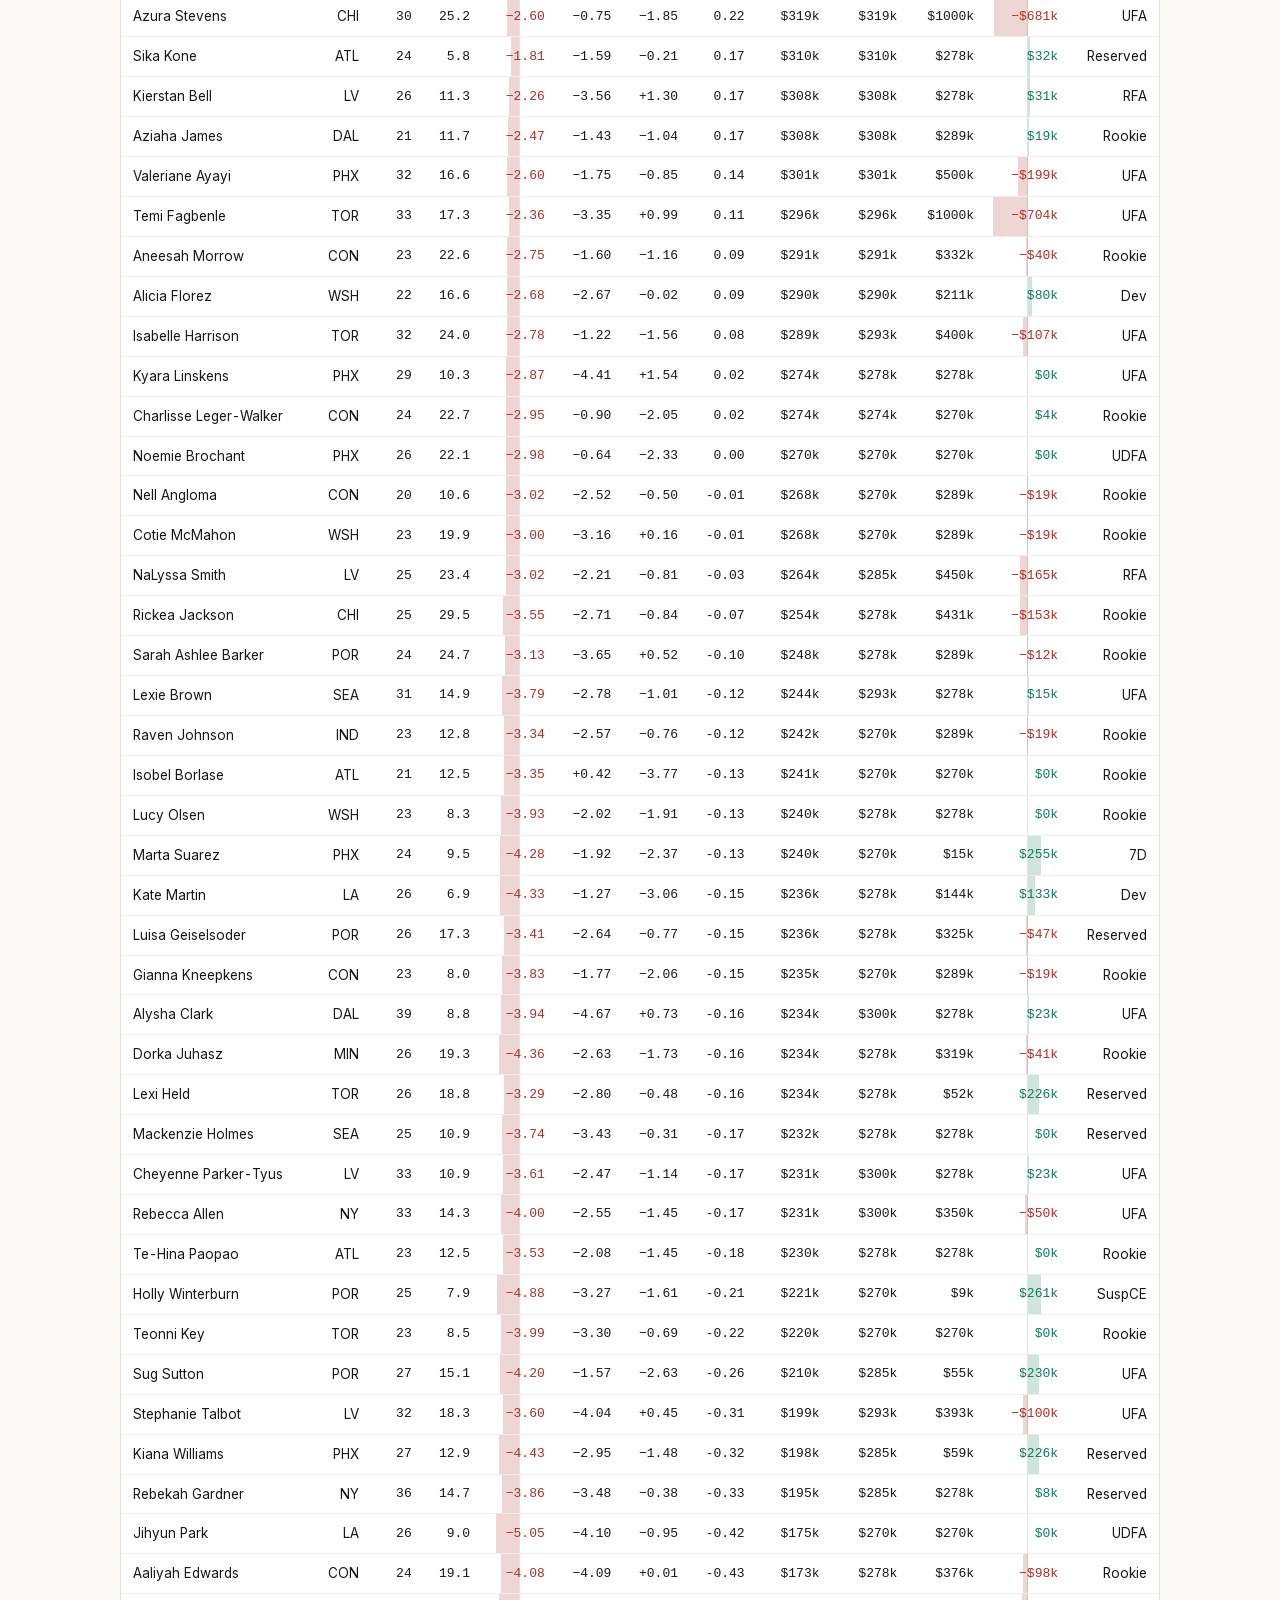
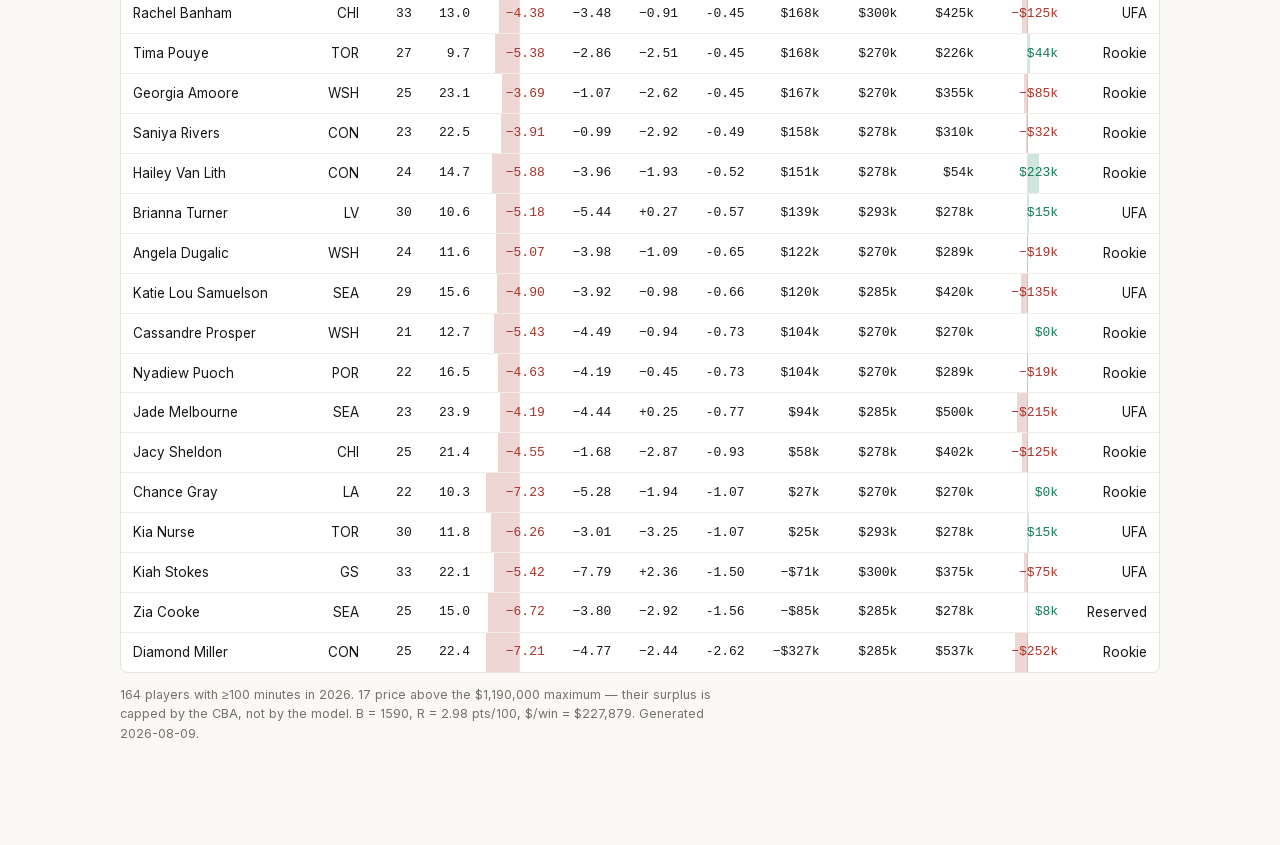
==== commit 41405fa9: "Verify CBA figures against the agreement text Read the 2026 CBA itself (409pp, wnbpa.com) instead of" ====
--- a/docs/index.html
+++ b/docs/index.html
@@ -102,9 +102,26 @@
   const s = MODEL.schedule[String(season)];
   return s.min_salary + war * s.dollars_per_win;
 }
-function clampToBand(value, season) {
+// Art. V §8 gives two maxima: the Standard Maximum (17% of cap) limits most
+// contracts, the Supermax (20%) is for Core players, qualifying 5+ year vets
+// re-signing, and rookie-scale extensions. Mirrors valuation.py.
+function maxFor(p, season) {
   const s = MODEL.schedule[String(season)];
-  return Math.min(Math.max(value, s.min_salary), s.max_salary);
+  return p.supermax ? s.supermax_salary : s.max_salary;
+}
+// The minimum is also tiered, by Years of Service (Art. V §7(a)), so a veteran
+// floors higher than a rookie. Mirrors valuation.minimum_salary.
+function minFor(p, season) {
+  const s = MODEL.schedule[String(season)];
+  const exp = Math.max(p.exp ?? 0, 0);
+  let best = s.min_salary;
+  for (const [tier, amt] of Object.entries(s.min_tiers || {})) {
+    if (+tier <= exp) best = amt;
+  }
+  return best;
+}
+function clampToBand(value, season, p) {
+  return Math.min(Math.max(value, minFor(p, season)), maxFor(p, season));
 }
 function ageMultiplier(age) {
   const xs = MODEL.agingCurve.age, ys = MODEL.agingCurve.relValue;
@@ -157,7 +174,7 @@
   const valueSe = p.ratingSe == null ? null
     : (minutes / C.minutes_baseline)
       * MODEL.schedule[String(CUR)].dollars_per_win * p.ratingSe;
-  const marketValue = clampToBand(value, CUR);
+  const marketValue = clampToBand(value, CUR, p);
   // Year 0 uses the descriptive rating ("worth it now"); projection years use
   // the forward-tuned rating, which is more heavily shrunk. Mirrors valuation.py.
   // A slider adjustment shifts both by the same amount.
@@ -167,7 +184,7 @@
     if (r == null) return null;
     const w = computeWar(minutes, r);
     const v = computeValue(w, s);
-    return { season: s, rating: r, war: w, value: v, marketValue: clampToBand(v, s) };
+    return { season: s, rating: r, war: w, value: v, marketValue: clampToBand(v, s, p) };
   });
   return { games, mpg, adj, rating, minutes, war, value, marketValue, touched, valueSe,
            surplus: p.salary == null ? null : marketValue - p.salary,
@@ -246,7 +263,7 @@
 
 function paint(card, p, d) {
   const body = card.querySelector("[data-body]");
-  const maxS = MODEL.schedule[String(CUR)].max_salary;
+  const maxS = maxFor(p, CUR);
   const scaleTop = Math.max(d.value, maxS) * 1.05;
   const pctMax = (maxS / scaleTop) * 100;
   const pctVal = (Math.min(d.value, maxS) / scaleTop) * 100;
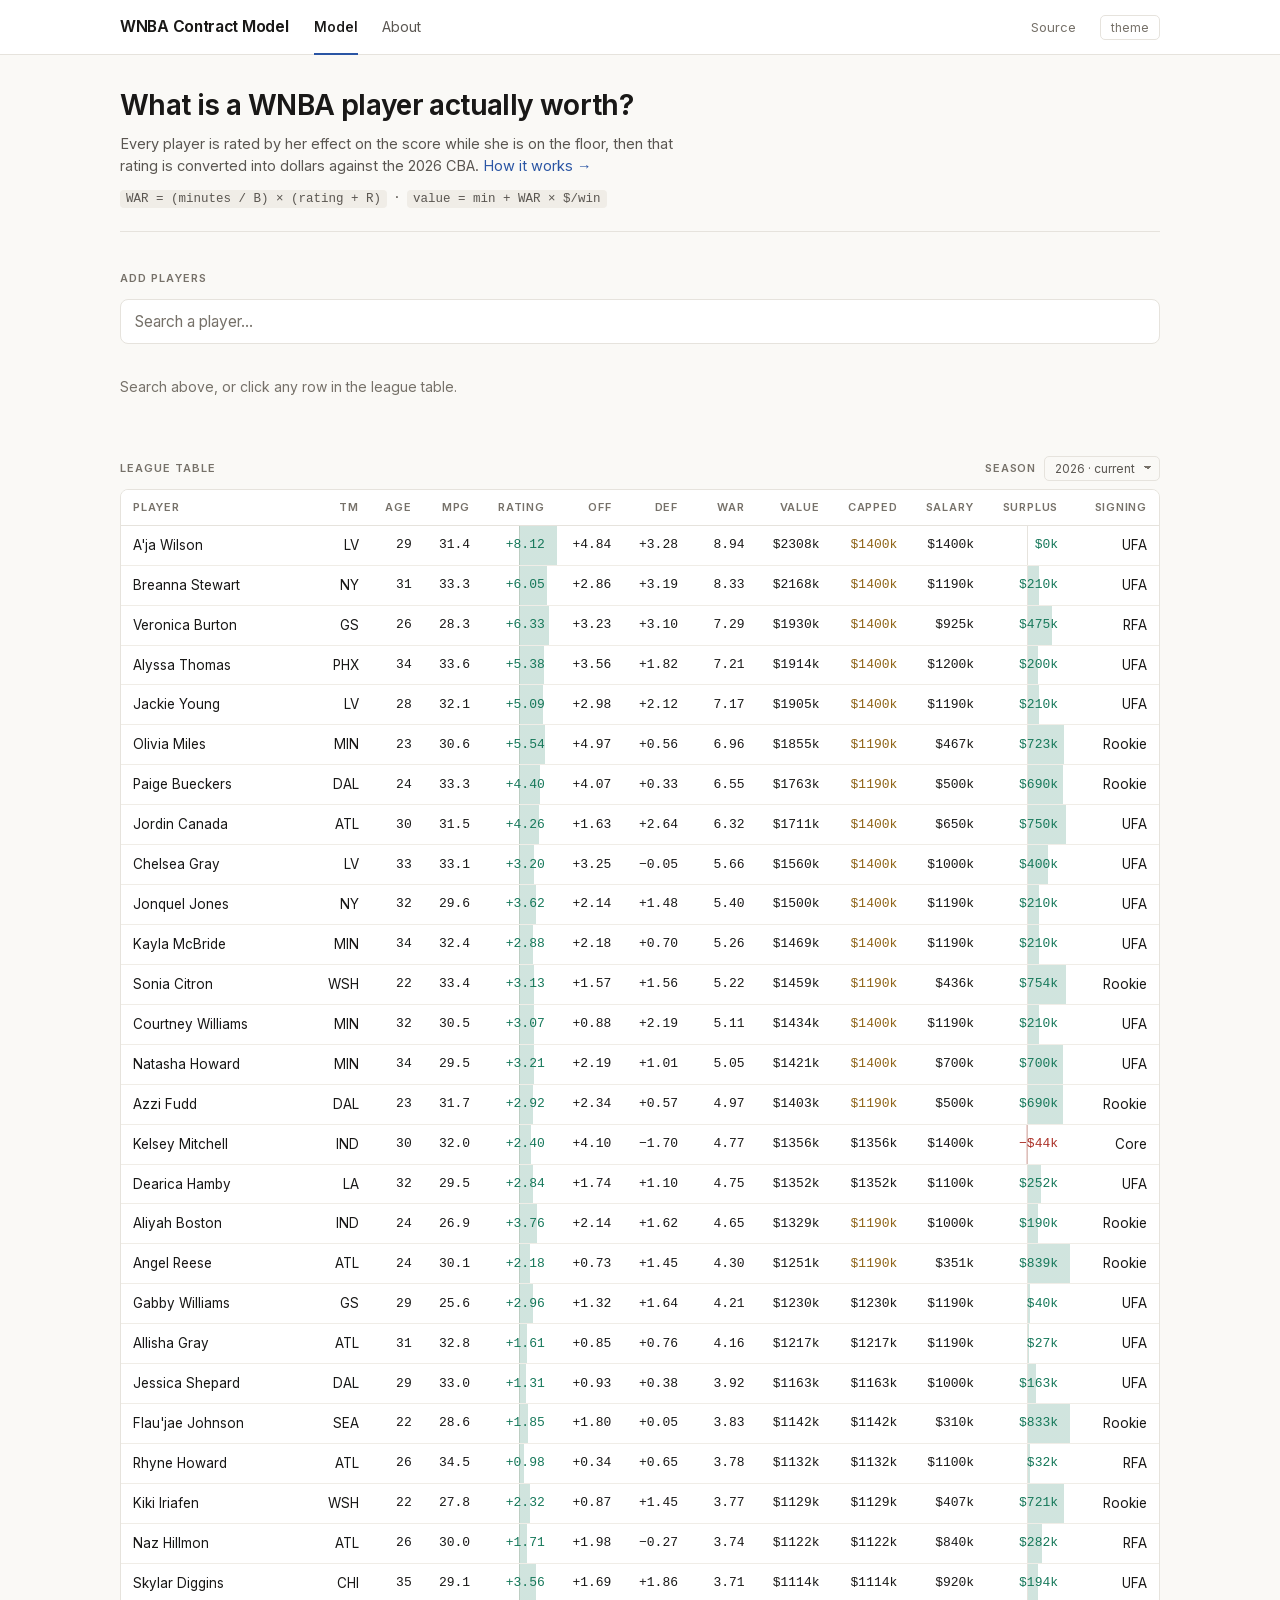
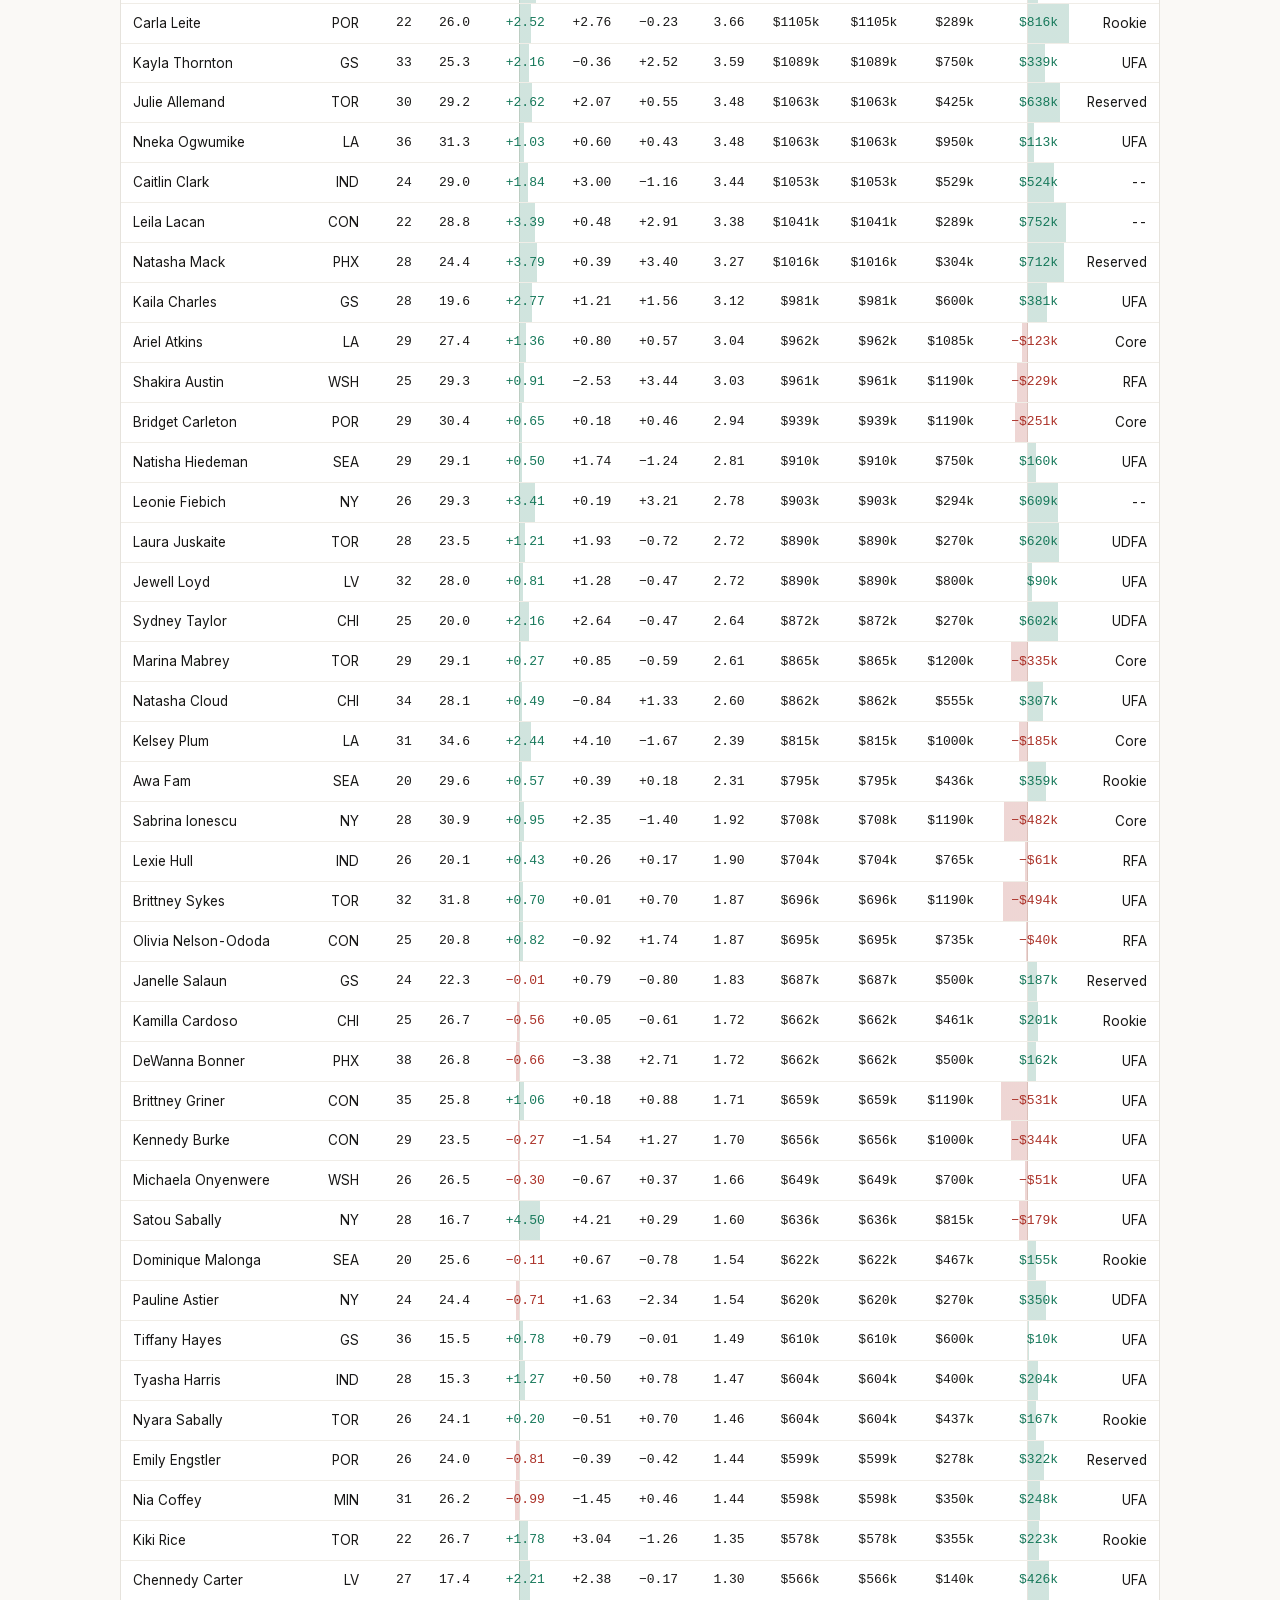
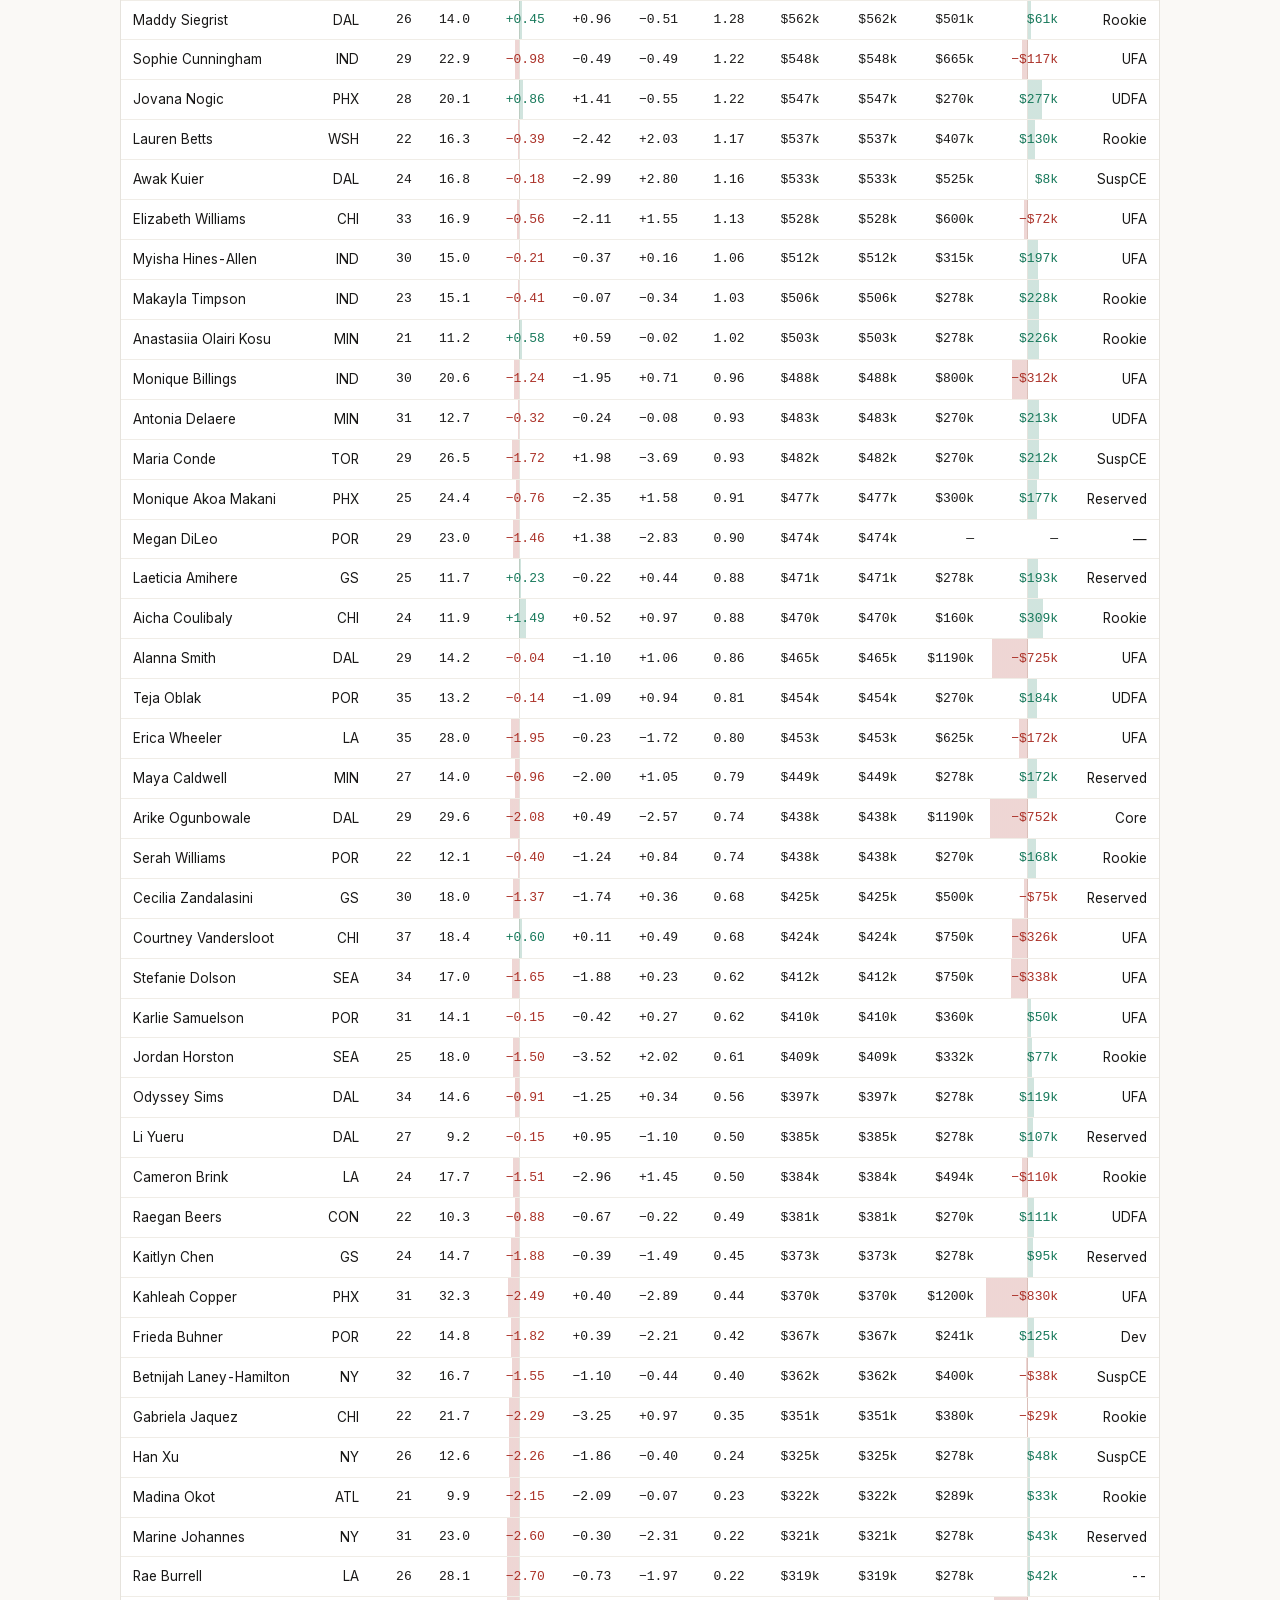
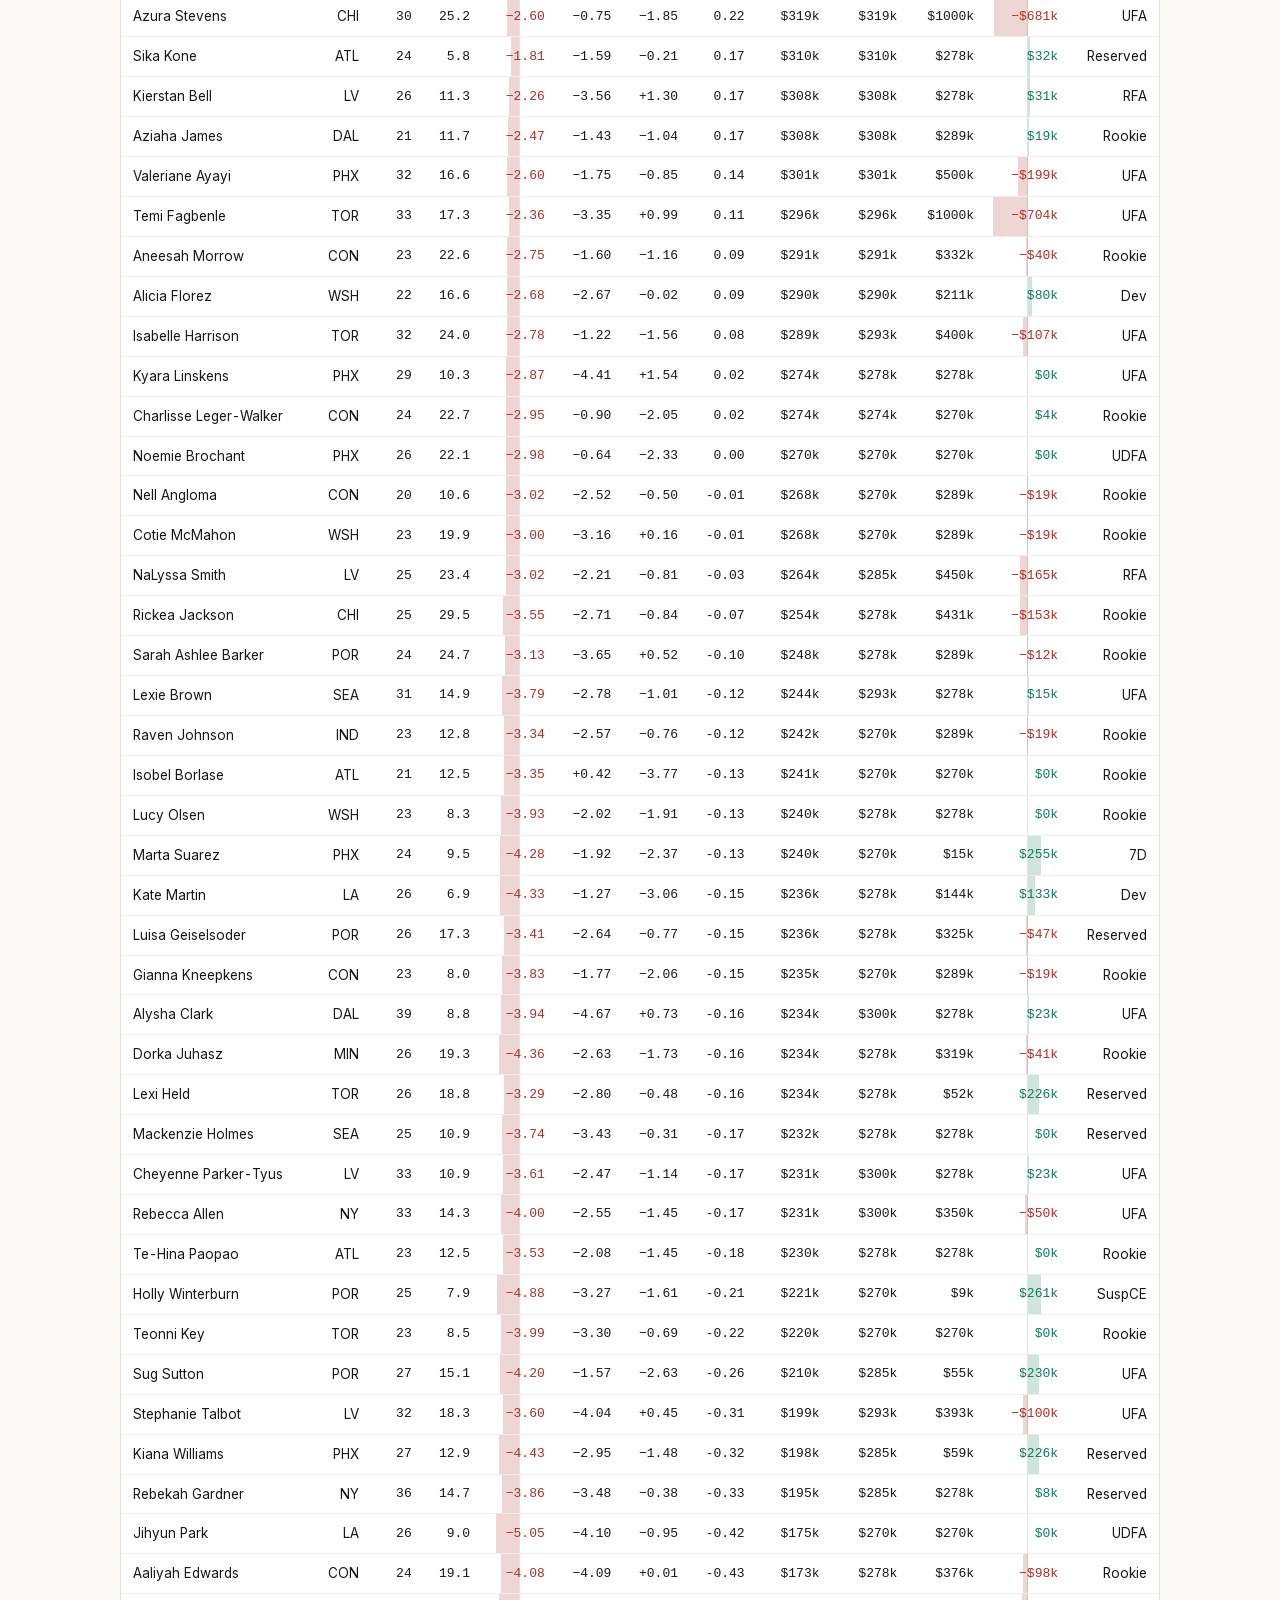
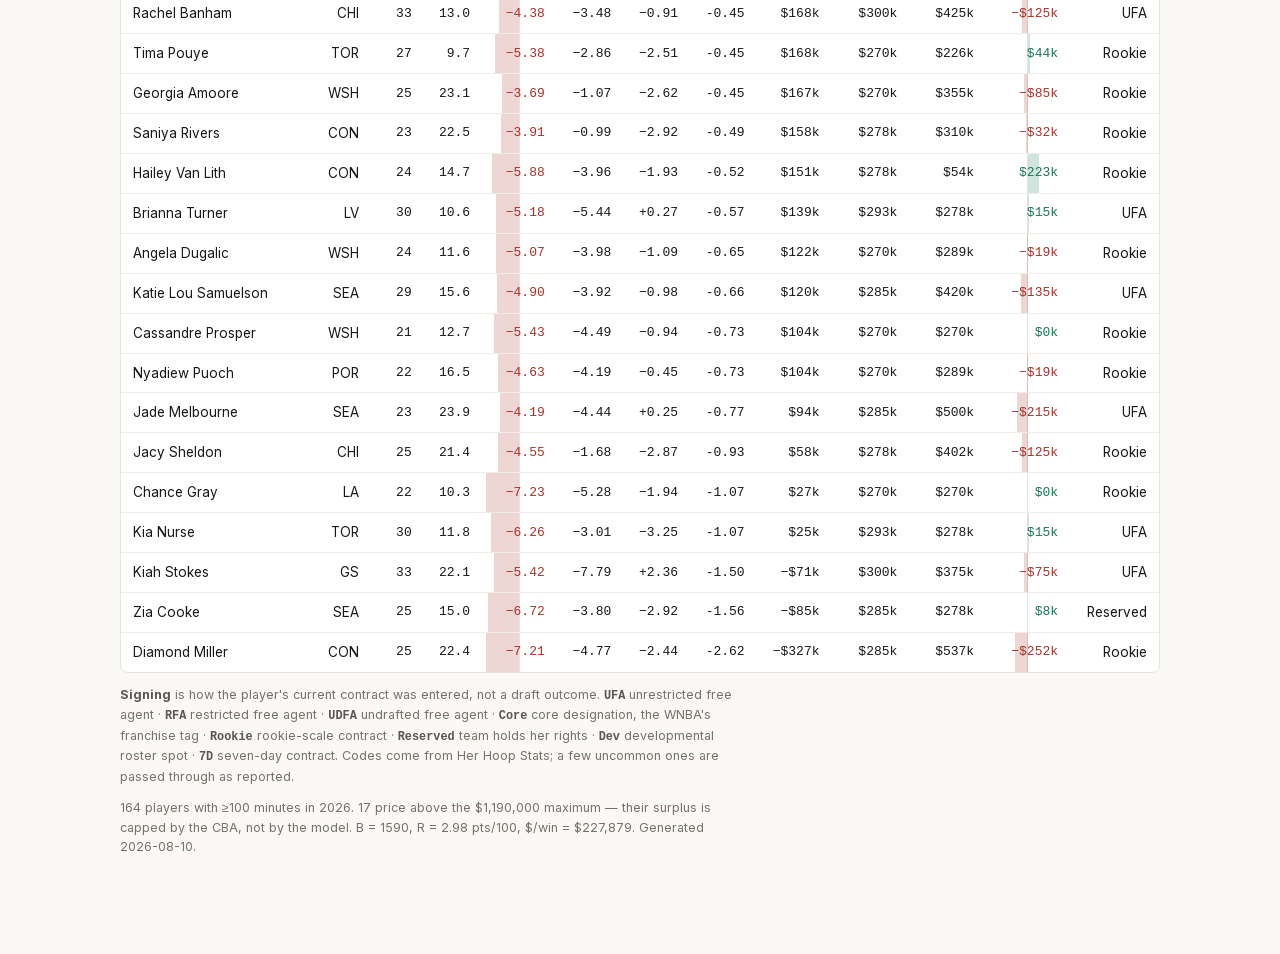
==== commit 166a8a66: "Add a season picker to the league table, back to 2017 Runs the production rating recipe over every s" ====
--- a/docs/index.html
+++ b/docs/index.html
@@ -24,7 +24,7 @@
 <meta name="twitter:title" content="WNBA Contract Model">
 <meta name="twitter:description" content="What is a WNBA player actually worth? Possession-level impact ratings converted into contract value against the 2026 CBA.">
 <meta name="twitter:image" content="https://mjwilson09.github.io/WNBA-Contract-Modeling/assets/og-card.png">
-<link rel="stylesheet" href="assets/site.css?v=f220a10a">
+<link rel="stylesheet" href="assets/site.css?v=fe8514fc">
 </head>
 <body>
 <nav class="nav">
@@ -62,7 +62,11 @@
 
 <div class="sec-head">
   <h2>League table</h2>
-  <button id="cols" class="colbtn" aria-expanded="false">all columns</button>
+  <div class="sec-tools">
+    <label class="picklab" for="season">Season</label>
+    <select id="season" class="pick"></select>
+    <button id="cols" class="colbtn" aria-expanded="false">all columns</button>
+  </div>
 </div>
 <div class="scroll">
   <table id="league">
@@ -74,16 +78,30 @@
       <th data-k="rating" class="num">Rating</th>
       <th data-k="oRapm" class="num opt">Off</th>
       <th data-k="dRapm" class="num opt">Def</th>
-      <th data-k="war" class="num opt">WAR</th>
+      <th data-k="war" class="num opt war">WAR</th>
       <th data-k="value" class="num">Value</th>
       <th data-k="marketValue" class="num opt">Capped</th>
-      <th data-k="salary" class="num opt">Salary</th>
-      <th data-k="surplus" class="num">Surplus</th>
-      <th data-k="signing" class="opt">Type</th>
+      <th data-k="salary" class="num opt sal">Salary</th>
+      <th data-k="surplus" class="num sal">Surplus</th>
+      <th data-k="signing" class="opt sal">Signing</th>
     </tr></thead>
     <tbody></tbody>
   </table>
 </div>
+<p class="note" id="legend">
+  <strong>Signing</strong> is how the player's current contract was entered, not
+  a draft outcome.
+  <b>UFA</b> unrestricted free agent ·
+  <b>RFA</b> restricted free agent ·
+  <b>UDFA</b> undrafted free agent ·
+  <b>Core</b> core designation, the WNBA's franchise tag ·
+  <b>Rookie</b> rookie-scale contract ·
+  <b>Reserved</b> team holds her rights ·
+  <b>Dev</b> developmental roster spot ·
+  <b>7D</b> seven-day contract.
+  Codes come from Her Hoop Stats; a few uncommon ones are passed through as
+  reported.
+</p>
 <p class="note" id="foot"></p>
 
 </div>
@@ -374,17 +392,25 @@
 }
 
 /* ---- league table ---- */
-const rows = MODEL.players.map(p => {
-  const d = derive(p, null);
-  return { ...p, war: d.war, value: d.value, marketValue: d.marketValue,
-           surplus: d.surplus };
-});
-// Column extents for the inline bars. Scaled per column to its own largest
-// magnitude, so each column uses its full width rather than being squashed by
-// whichever column happens to have the biggest numbers.
-const ratingMax = Math.max(...rows.map(r => Math.abs(r.rating)));
-const surplusMax = Math.max(...rows.filter(r => r.surplus != null)
-                                   .map(r => Math.abs(r.surplus)));
+// The table can show any season back to the first one with possession data.
+// The current season comes from `players` (the only rows carrying contracts);
+// every earlier one from `history`. Both are shaped so `derive()` runs on them
+// unchanged, so there is one value formula, not two.
+const HISTORY = MODEL.history || {};
+const HIST_META = MODEL.historyMeta || {};
+const TABLE_SEASONS = [CUR,
+  ...Object.keys(HISTORY).map(Number).sort((a, b) => b - a)];
+
+let rows = [], ratingMax = 0, surplusMax = 0, tableSeason = CUR;
+
+function buildRows(season) {
+  const src = season === CUR ? MODEL.players : (HISTORY[String(season)] || []);
+  return src.map(p => {
+    const d = derive(p, null);
+    return { ...p, war: d.war, value: d.value, marketValue: d.marketValue,
+             surplus: d.surplus };
+  });
+}
 
 // A bar drawn from a centre baseline: positive fills rightward, negative
 // leftward, so sign is readable without reading the number. Emitted as CSS
@@ -398,6 +424,32 @@
 }
 
 let sortK = "value", sortDesc = true;
+
+// Column extents for the inline bars, recomputed per season. Scaled per column
+// to its own largest magnitude, so each column uses its full width rather than
+// being squashed by whichever column happens to have the biggest numbers —
+// which also means a bar's length is only comparable within one season's table.
+function loadSeason(season) {
+  tableSeason = season;
+  rows = buildRows(season);
+  ratingMax = Math.max(...rows.map(r => Math.abs(r.rating)));
+  const sur = rows.filter(r => r.surplus != null).map(r => Math.abs(r.surplus));
+  surplusMax = sur.length ? Math.max(...sur) : 0;
+
+  // Salaries are loaded for the current season only, so the contract columns
+  // come out for past seasons rather than showing a column of dashes.
+  const hist = season !== CUR;
+  document.getElementById("league").classList.toggle("no-sal", hist);
+  document.getElementById("legend").style.display = hist ? "none" : "";
+  // Leaving the sort on a column that just disappeared would look like an
+  // arbitrary order.
+  if (hist && ["salary", "surplus", "signing"].includes(sortK)) {
+    sortK = "value"; sortDesc = true;
+  }
+  renderTable();
+  renderFoot();
+}
+
 function renderTable() {
   const tb = document.querySelector("#league tbody");
   const sorted = rows.slice().sort((a, b) => {
@@ -407,24 +459,32 @@
     if (typeof x === "string") return sortDesc ? y.localeCompare(x) : x.localeCompare(y);
     return sortDesc ? y - x : x - y;
   });
+  // A row is only clickable if that player has a current-season card to open;
+  // plenty of players in a 2017 table are long retired.
   tb.innerHTML = sorted.map(r => `
-    <tr class="click" data-id="${r.id}">
+    <tr class="${byId.has(r.id) ? "click" : ""}" data-id="${r.id}">
       <td>${r.name}</td><td class="opt">${r.team}</td>
       <td class="num opt">${r.age ?? "—"}</td>
       <td class="num opt">${r.mpg.toFixed(1)}</td>
       <td class="num bar ${cls(r.rating)}" ${bar(r.rating, ratingMax)}>${sgn(r.rating)}</td>
       <td class="num opt">${sgn(r.oRapm)}</td>
       <td class="num opt">${sgn(r.dRapm)}</td>
-      <td class="num opt">${r.war.toFixed(2)}</td>
+      <td class="num opt war">${r.war.toFixed(2)}</td>
       <td class="num">${moneyK(r.value)}</td>
       <td class="num opt ${r.value > r.marketValue + 1 ? "capped" : ""}">${moneyK(r.marketValue)}</td>
-      <td class="num opt">${moneyK(r.salary)}</td>
-      <td class="num bar ${cls(r.surplus)}" ${bar(r.surplus, surplusMax)}>${r.surplus == null ? "—" : moneyK(r.surplus)}</td>
-      <td class="opt">${r.signing}</td>
+      <td class="num opt sal">${moneyK(r.salary)}</td>
+      <td class="num bar sal ${cls(r.surplus)}" ${bar(r.surplus, surplusMax)}>${r.surplus == null ? "—" : moneyK(r.surplus)}</td>
+      <td class="opt sal">${r.signing}</td>
     </tr>`).join("");
-  tb.querySelectorAll("tr").forEach(tr =>
+  tb.querySelectorAll("tr.click").forEach(tr =>
     tr.onclick = () => add(+tr.dataset.id));
 }
+
+const seasonSel = document.getElementById("season");
+seasonSel.innerHTML = TABLE_SEASONS.map(s =>
+  `<option value="${s}">${s}${s === CUR ? " · current" : ""}</option>`).join("");
+seasonSel.value = String(CUR);
+seasonSel.onchange = () => loadSeason(+seasonSel.value);
 const colBtn = document.getElementById("cols");
 colBtn.onclick = () => {
   const t = document.getElementById("league");
@@ -442,14 +502,37 @@
 });
 
 /* ---- footer ---- */
-const nCapped = rows.filter(r => r.value > r.marketValue + 1).length;
-const s26 = MODEL.schedule[String(CUR)];
-document.getElementById("foot").textContent =
-  `${rows.length} players with ≥100 minutes in ${CUR}. ` +
-  `${nCapped} price above the ${money(s26.max_salary)} maximum — ` +
-  `their surplus is capped by the CBA, not by the model. ` +
-  `B = ${Math.round(C.minutes_baseline)}, R = ${C.replacement_level.toFixed(2)} pts/100, ` +
-  `$/win = ${money(s26.dollars_per_win)}. Generated ${MODEL.generated}.`;
+function renderFoot() {
+  const s26 = MODEL.schedule[String(CUR)];
+  const consts =
+    `B = ${Math.round(C.minutes_baseline)}, R = ${C.replacement_level.toFixed(2)} pts/100, ` +
+    `$/win = ${money(s26.dollars_per_win)}. Generated ${MODEL.generated}.`;
+  const head = `${rows.length} players with ≥100 minutes in ${tableSeason}. `;
+
+  let body;
+  if (tableSeason === CUR) {
+    const nCapped = rows.filter(r => r.value > r.marketValue + 1).length;
+    body = `${nCapped} price above the ${money(s26.max_salary)} maximum — ` +
+      `their surplus is capped by the CBA, not by the model. `;
+  } else {
+    // What a past season's numbers do and do not mean, on the page rather than
+    // only in the docs: the rating is that season's, the price tag is today's.
+    const m = HIST_META[String(tableSeason)] || {};
+    const win = m.pooled
+      ? (m.pooled[0] === m.pooled[1] ? `${m.pooled[0]}` : `${m.pooled[0]}–${m.pooled[1]}`)
+      : `${tableSeason}`;
+    body =
+      `Ratings are fit on ${(m.nPoss || 0).toLocaleString("en-US")} possessions ` +
+      `from ${win}, weighted toward ${tableSeason}. ` +
+      `That season ran ${m.games} games, so minutes are normalised to a ` +
+      `${C.games_per_team}-game season and priced in ${CUR} dollars: the value ` +
+      `column is what that season's play would be worth under today's CBA, not ` +
+      `what anyone was paid. Contracts are loaded for ${CUR} only, so the ` +
+      `salary columns are hidden and Capped uses the standard maximum for ` +
+      `everyone — years of service are not reconstructed this far back. `;
+  }
+  document.getElementById("foot").textContent = head + body + consts;
+}
 
 /* ---- theme ---- */
 document.getElementById("theme").onclick = () => {
@@ -459,7 +542,7 @@
   document.documentElement.setAttribute("data-theme", dark ? "light" : "dark");
 };
 
-renderTable();
+loadSeason(CUR);
 renderCards();
 </script>
 </body>
--- a/docs/assets/site.css
+++ b/docs/assets/site.css
@@ -212,13 +212,30 @@
                             transparent calc(50% + .5px));
   background-repeat: no-repeat; }
 
-/* S1 — section head with the column toggle */
+/* S1 — section head with the season picker and the column toggle */
 .sec-head { display: flex; align-items: baseline; justify-content: space-between;
-  gap: 12px; }
-.colbtn { display: none; background: none; border: 1px solid var(--line);
+  gap: 12px; flex-wrap: wrap; }
+.sec-tools { display: flex; align-items: center; gap: 8px; }
+.picklab { font-size: var(--fs-micro); text-transform: uppercase;
+  letter-spacing: 0.07em; color: var(--ink-3); font-weight: 600; }
+.colbtn, .pick { background: none; border: 1px solid var(--line);
   color: var(--ink-2); border-radius: var(--radius-sm); padding: 4px 10px;
   font-size: 12px; font-family: var(--sans); cursor: pointer; }
-.colbtn:hover { color: var(--ink); border-color: var(--ink-3); }
+.colbtn { display: none; }
+.colbtn:hover, .pick:hover { color: var(--ink); border-color: var(--ink-3); }
+/* Safari and Firefox draw their own select chrome in a colour that ignores the
+   dark theme, so the native appearance is dropped and the caret redrawn. */
+.pick { appearance: none; padding-right: 24px; font-variant-numeric: tabular-nums;
+  background-image: linear-gradient(45deg, transparent 50%, var(--ink-3) 50%),
+                    linear-gradient(135deg, var(--ink-3) 50%, transparent 50%);
+  background-position: right 11px center, right 7px center;
+  background-size: 4px 4px, 4px 4px; background-repeat: no-repeat; }
+.pick:focus-visible { outline: 2px solid var(--ink-3); outline-offset: 1px; }
+
+/* Past seasons have no contract data — salaries are loaded for the current
+   season only — so those columns come out entirely rather than showing a column
+   of dashes. WAR takes the slot Surplus vacates in the narrow view. */
+#league.no-sal .sal { display: none; }
 
 .proj th, .proj td { border-bottom: 1px solid var(--line-soft); }
 /* The projection table lives inside a card, so it needs its own scroll
@@ -230,6 +247,9 @@
 
 .note { font-size: var(--fs-xs); color: var(--ink-3); margin-top: 12px; line-height: 1.55;
   max-width: 78ch; }
+#legend b { color: var(--ink-2); font-weight: 600; font-family: var(--mono);
+  font-size: 0.95em; }
+#legend strong { color: var(--ink-2); }
 .empty { color: var(--ink-3); font-size: 14px; padding: 24px 0; }
 /* Lives in the nav rather than floating. As a fixed element it sat on top of
    the projection table on narrow screens, hiding figures and competing with
@@ -331,6 +351,8 @@
   .colbtn { display: inline-block; }
   #league .opt { display: none; }
   #league.show-all .opt { display: table-cell; }
+  #league.no-sal .war { display: table-cell; }
+  #league.no-sal .sal { display: none; }
   /* The global `nowrap` is right for figures and wrong for names: it alone kept
      the four-column view 80px wider than its container, so it still scrolled.
      Let the one text column wrap; rows get taller, the table fits. */
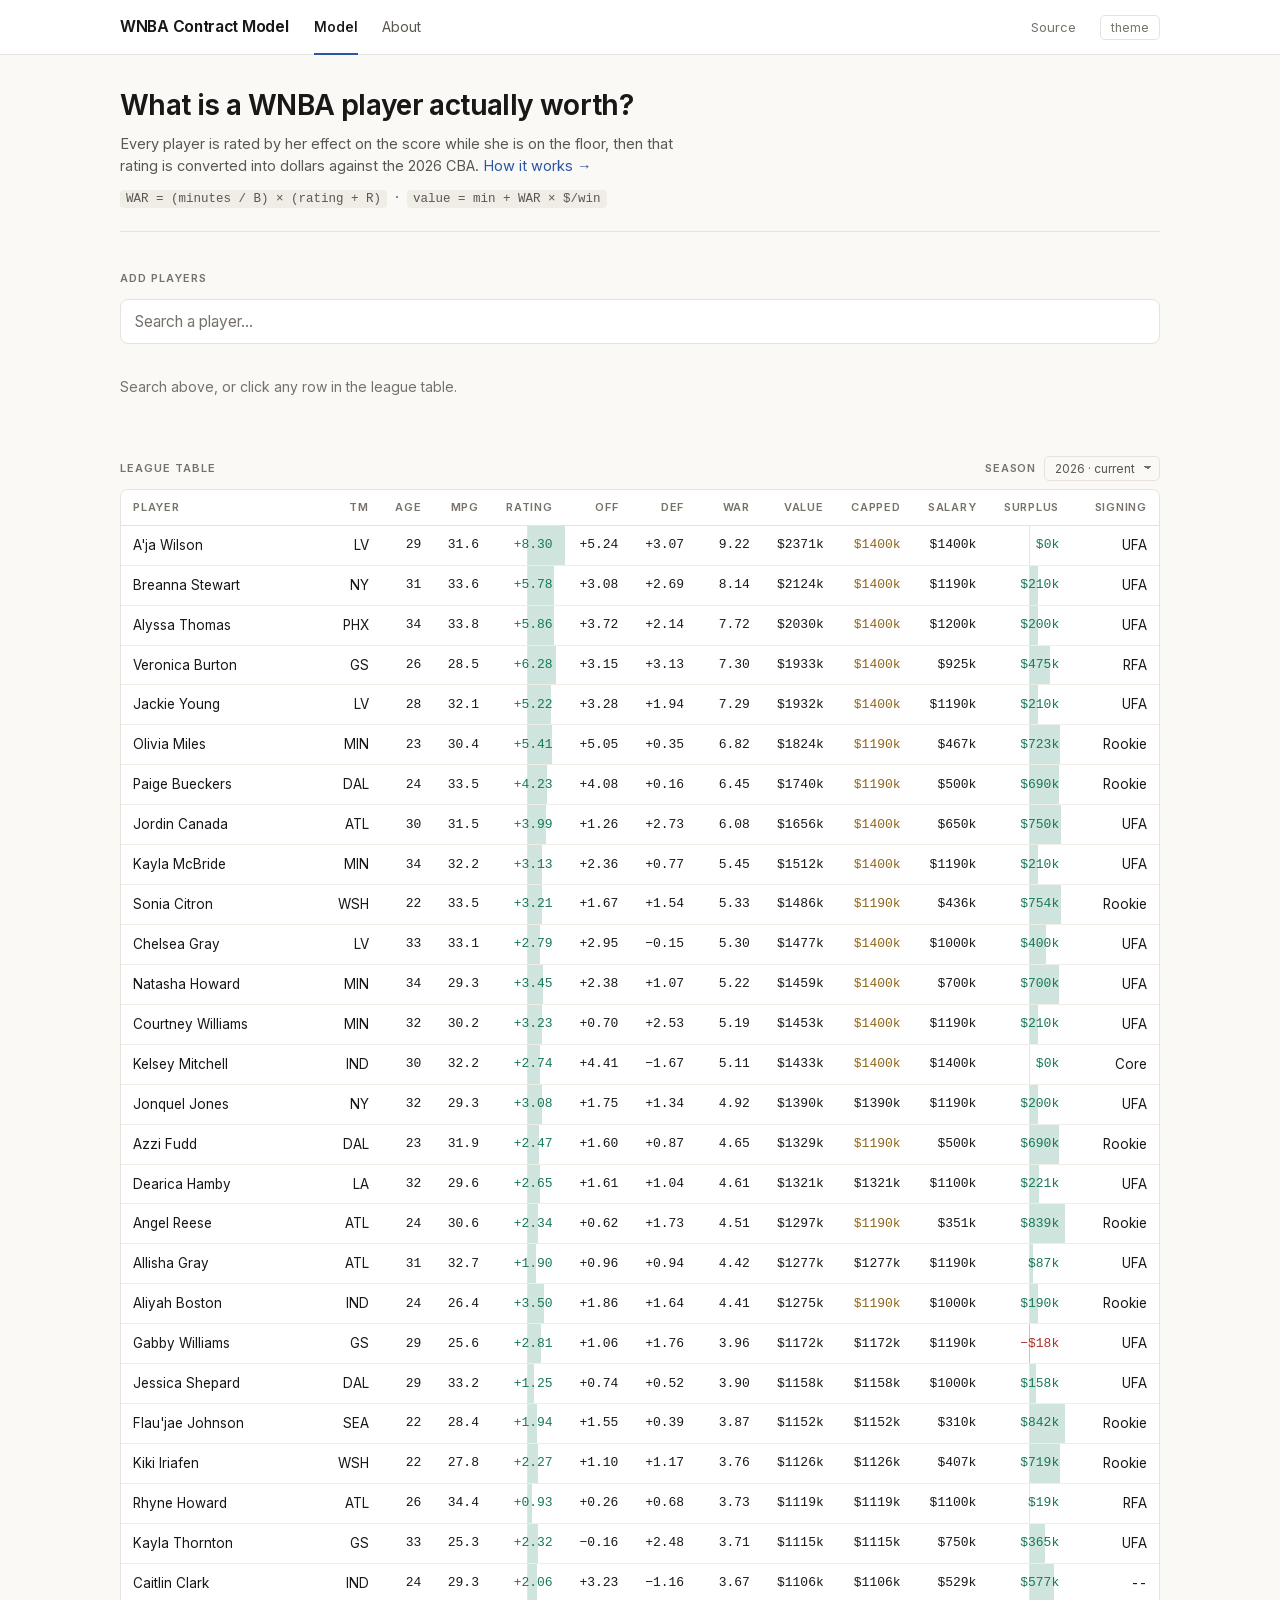
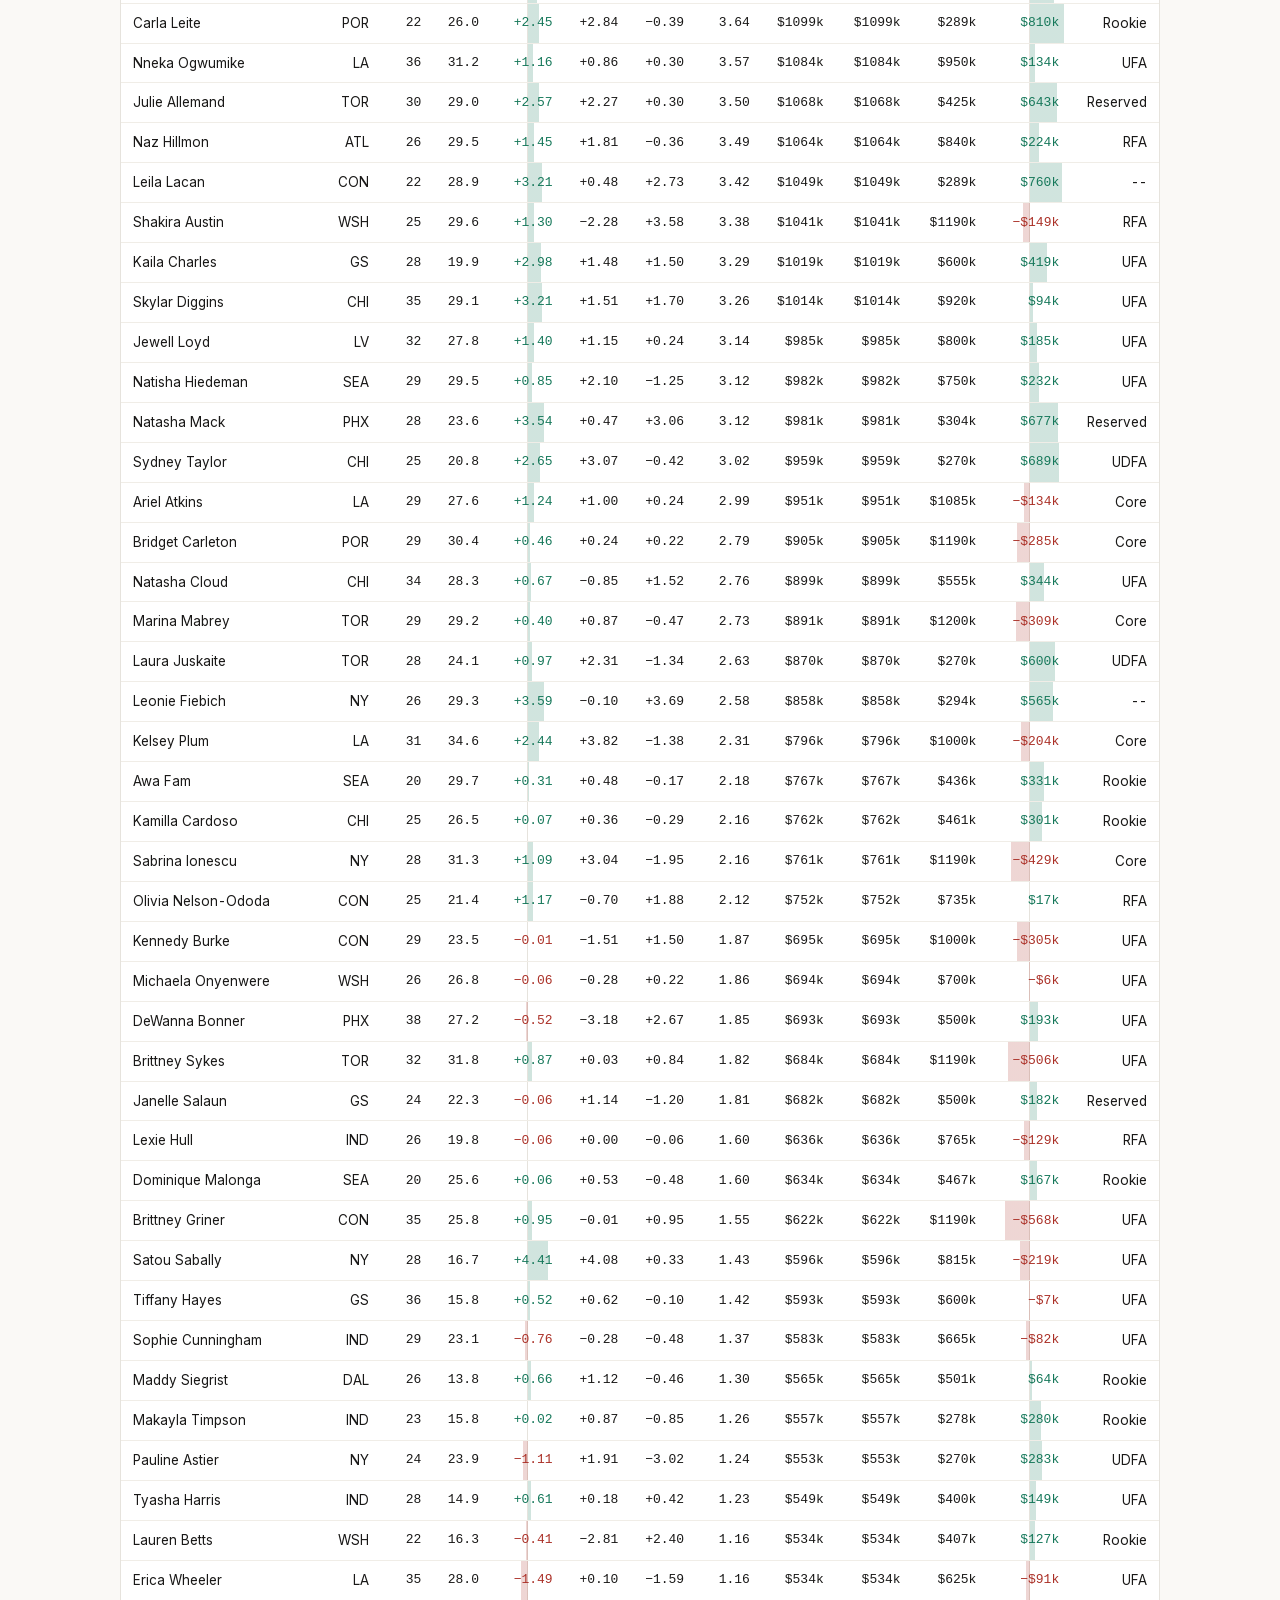
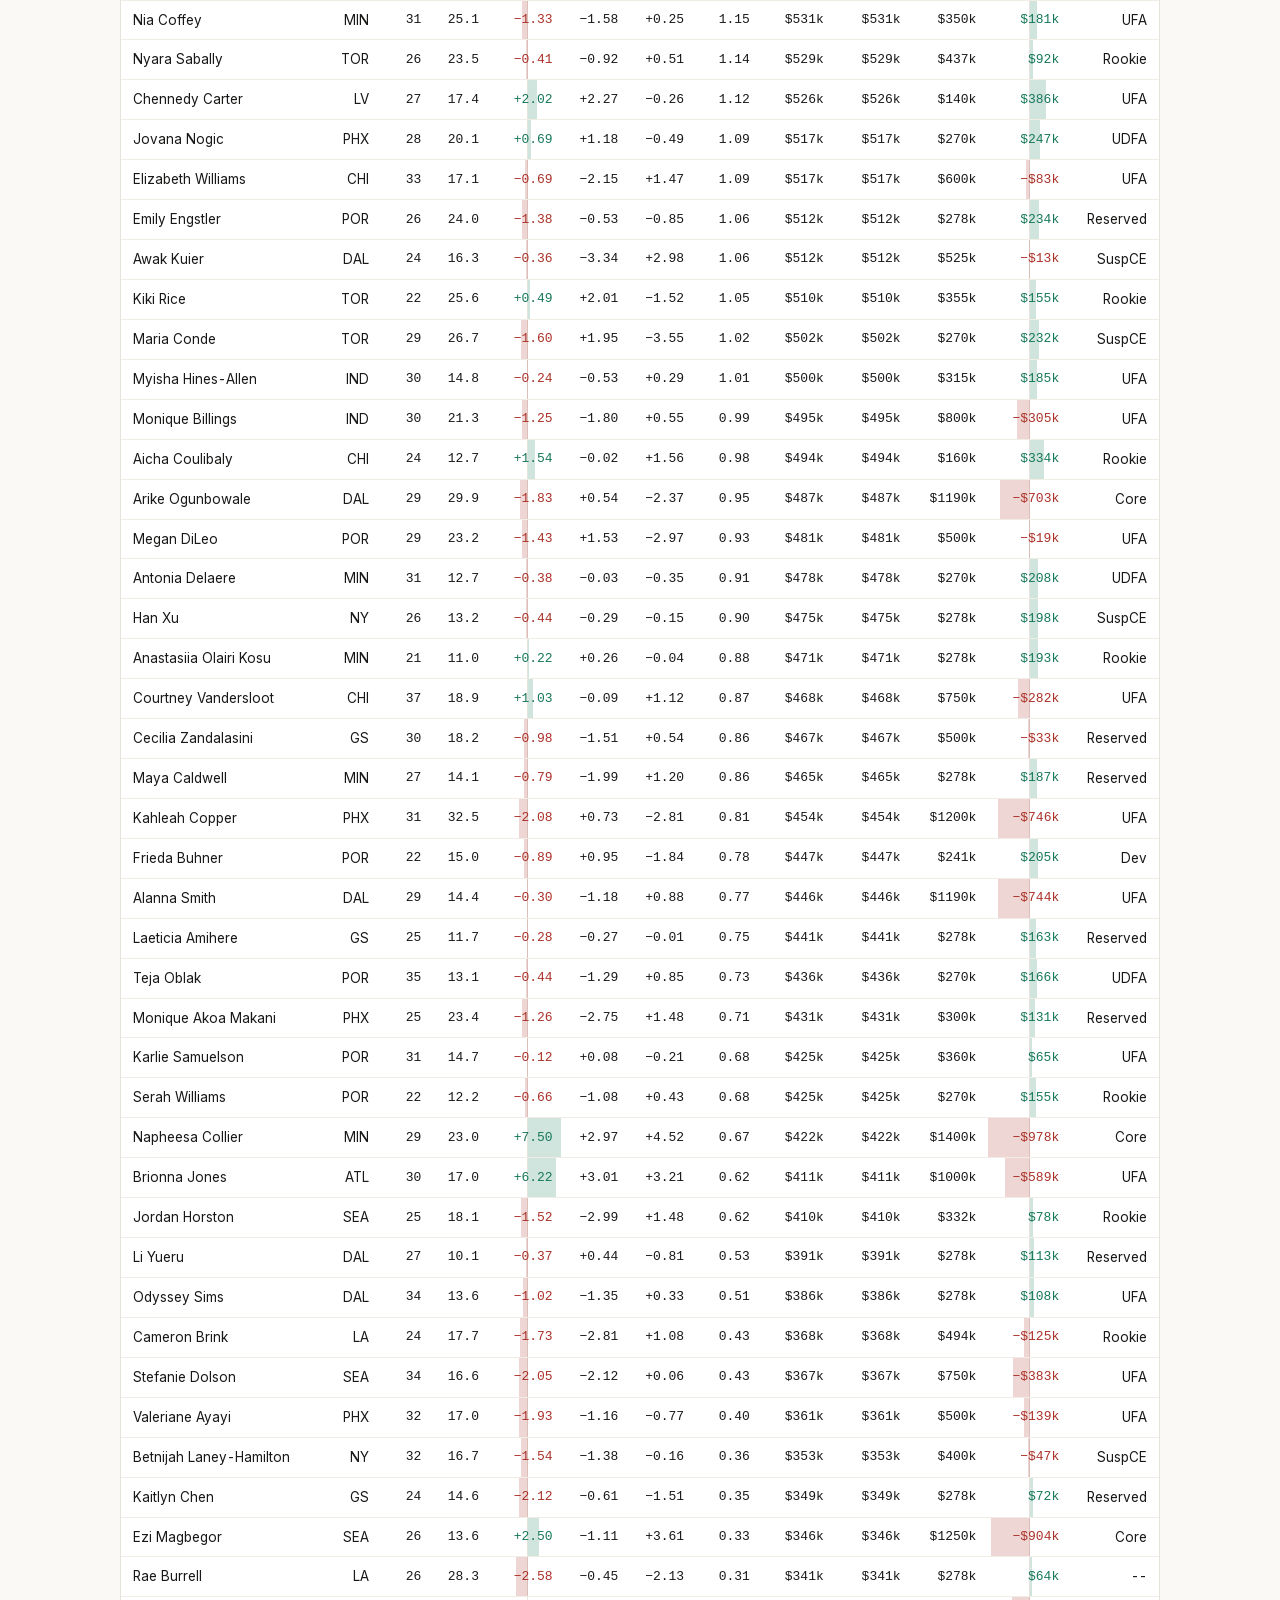
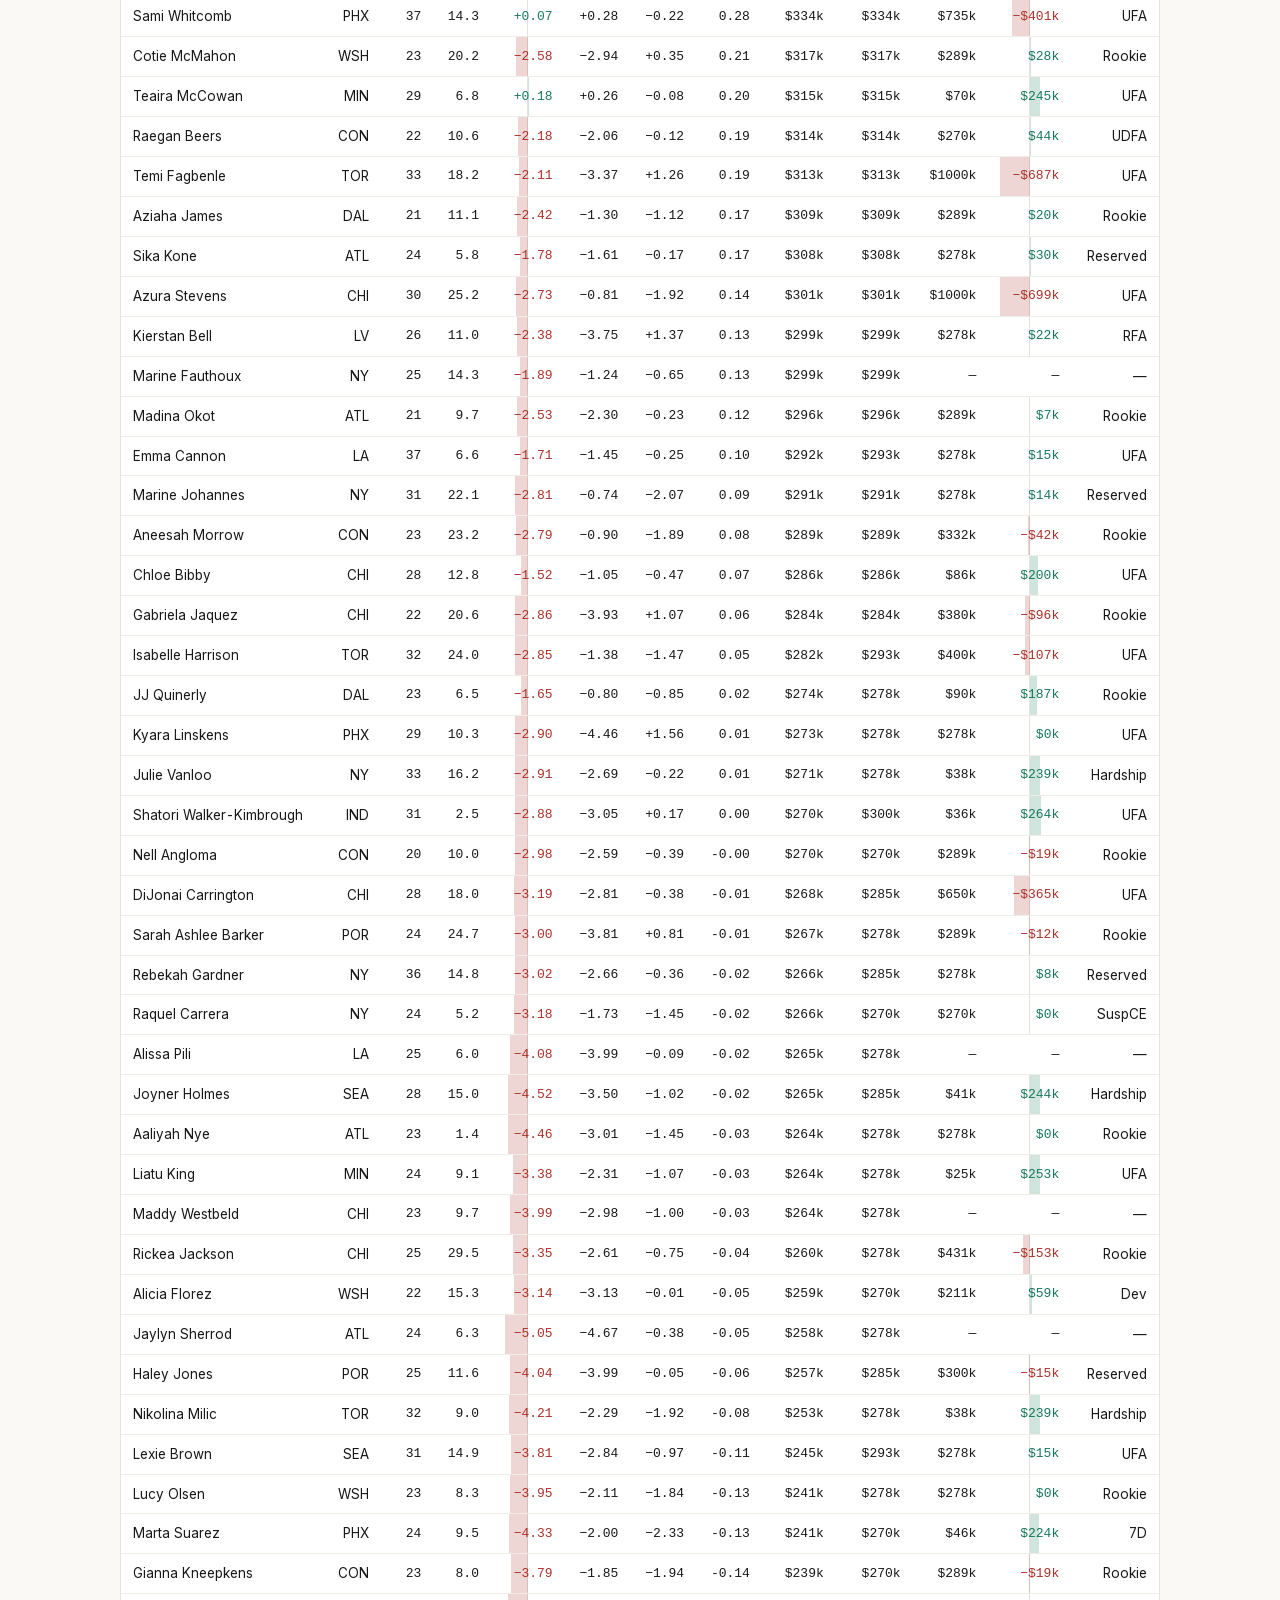
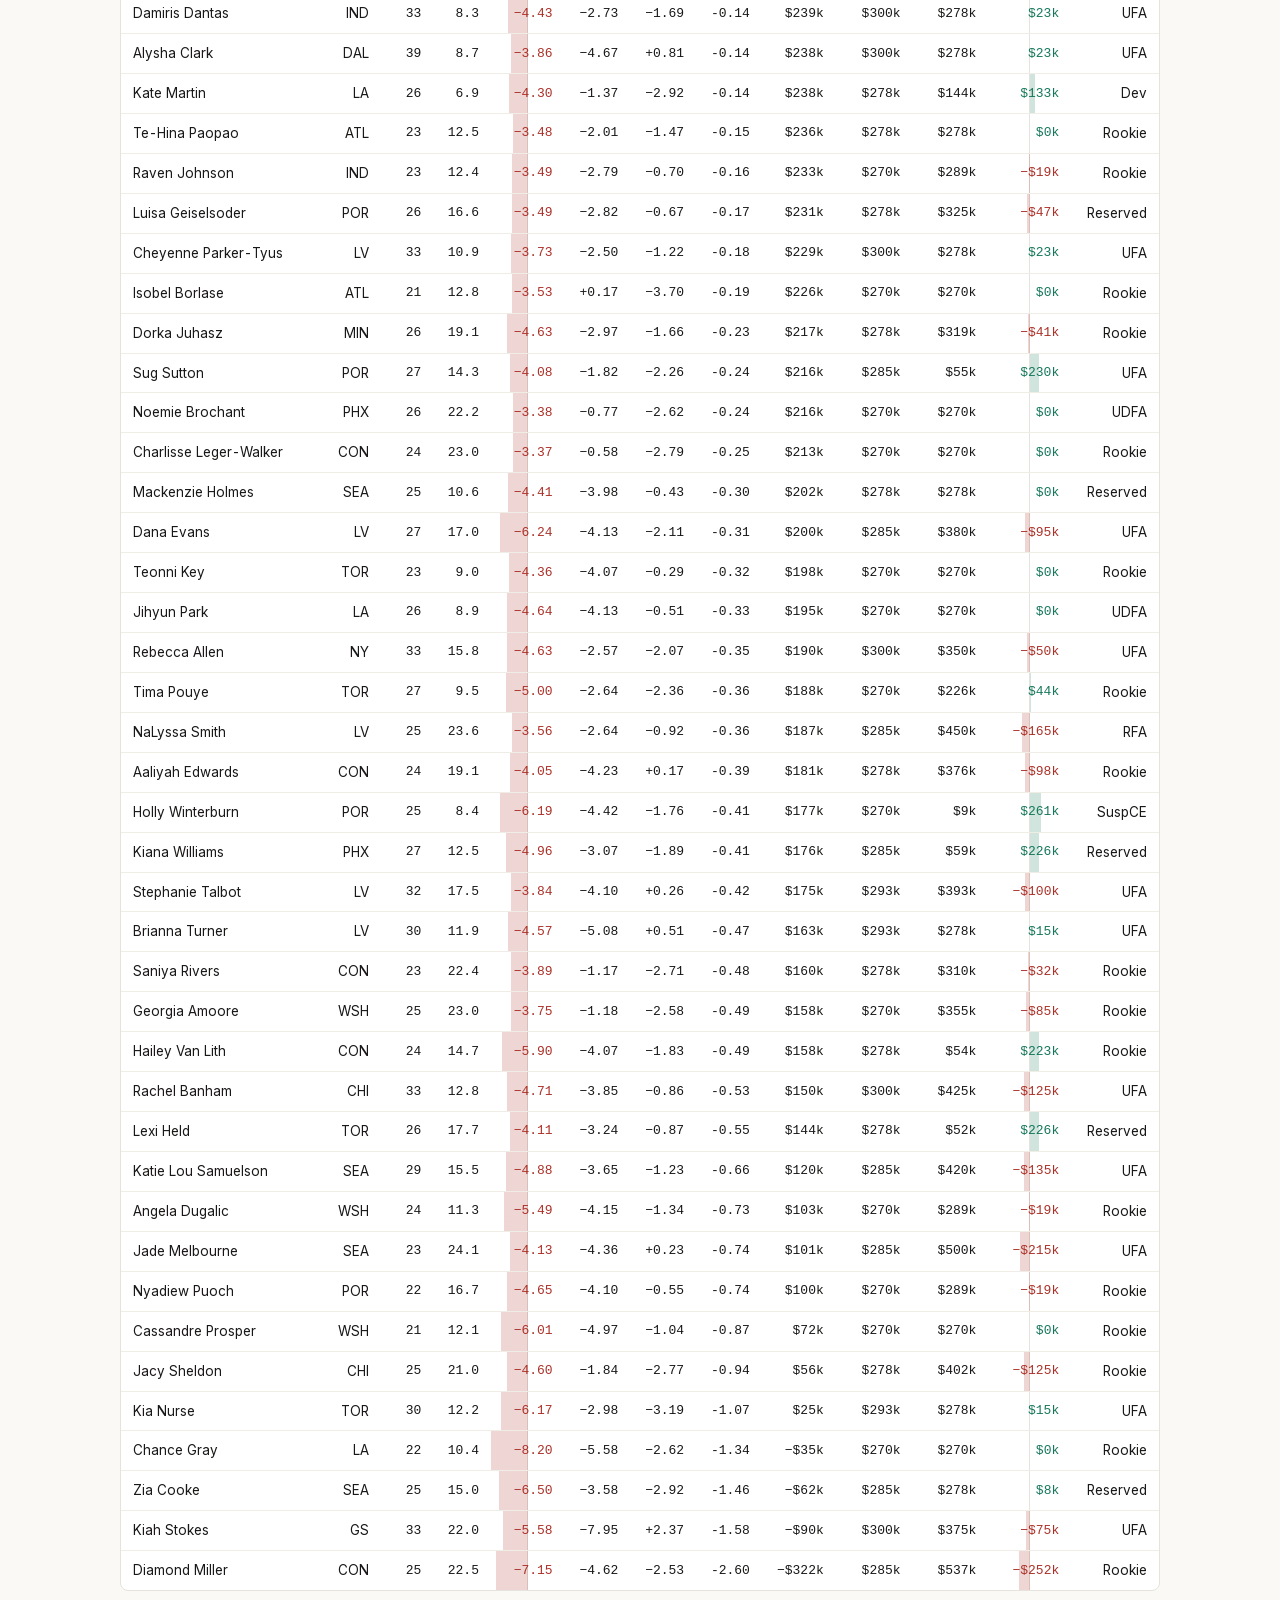
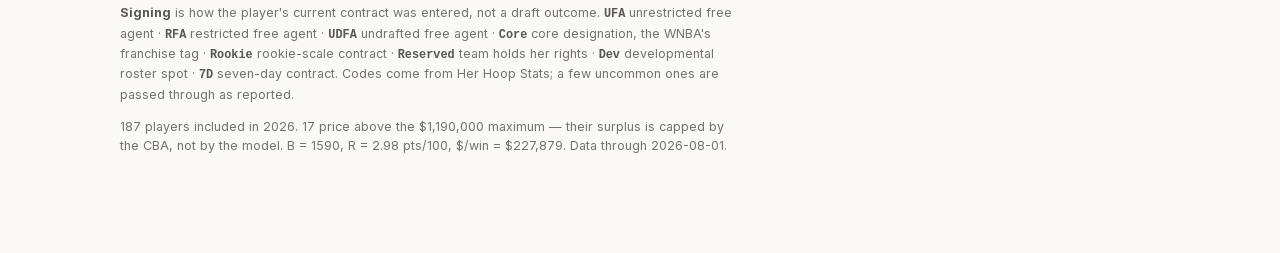
==== commit 59c294a9: "Consolidate documentation and add model status checks" ====
--- a/docs/index.html
+++ b/docs/index.html
@@ -506,8 +506,8 @@
   const s26 = MODEL.schedule[String(CUR)];
   const consts =
     `B = ${Math.round(C.minutes_baseline)}, R = ${C.replacement_level.toFixed(2)} pts/100, ` +
-    `$/win = ${money(s26.dollars_per_win)}. Generated ${MODEL.generated}.`;
-  const head = `${rows.length} players with ≥100 minutes in ${tableSeason}. `;
+    `$/win = ${money(s26.dollars_per_win)}. Data through ${MODEL.generated}.`;
+  const head = `${rows.length} players included in ${tableSeason}. `;
 
   let body;
   if (tableSeason === CUR) {
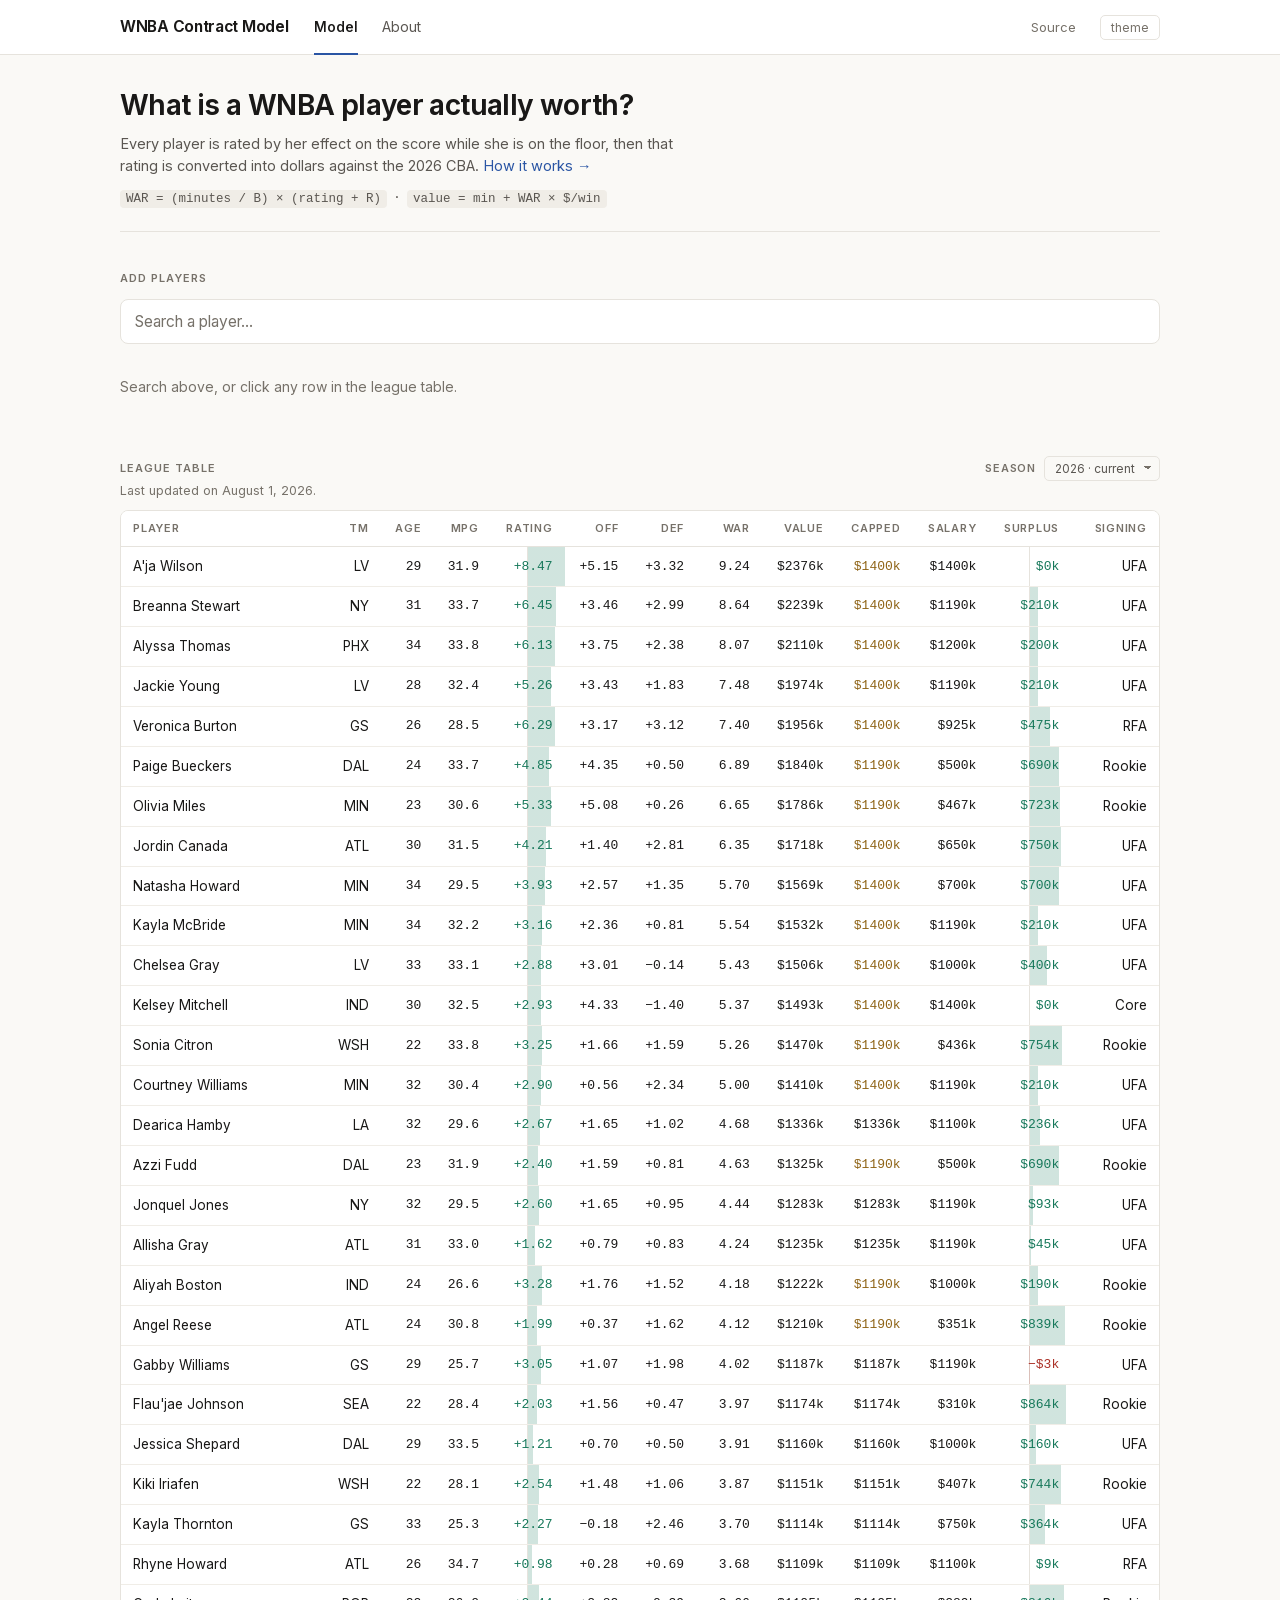
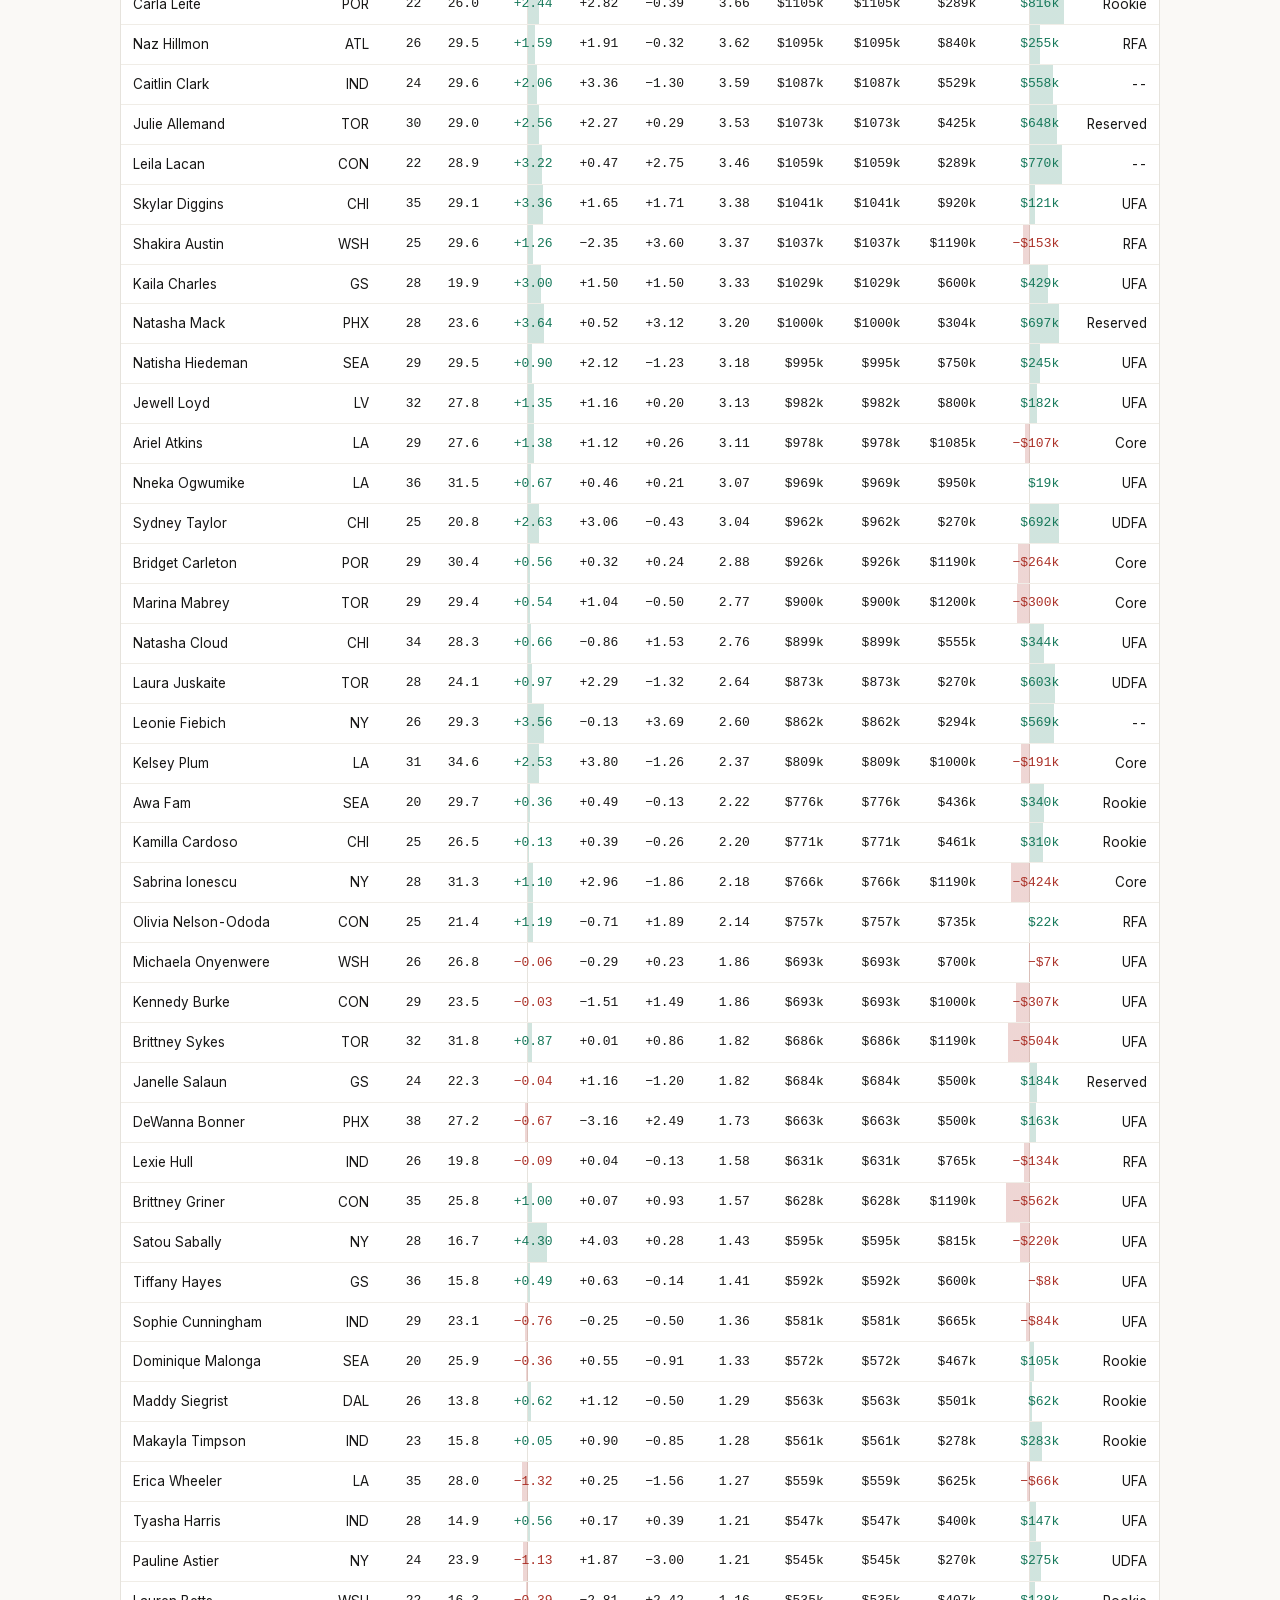
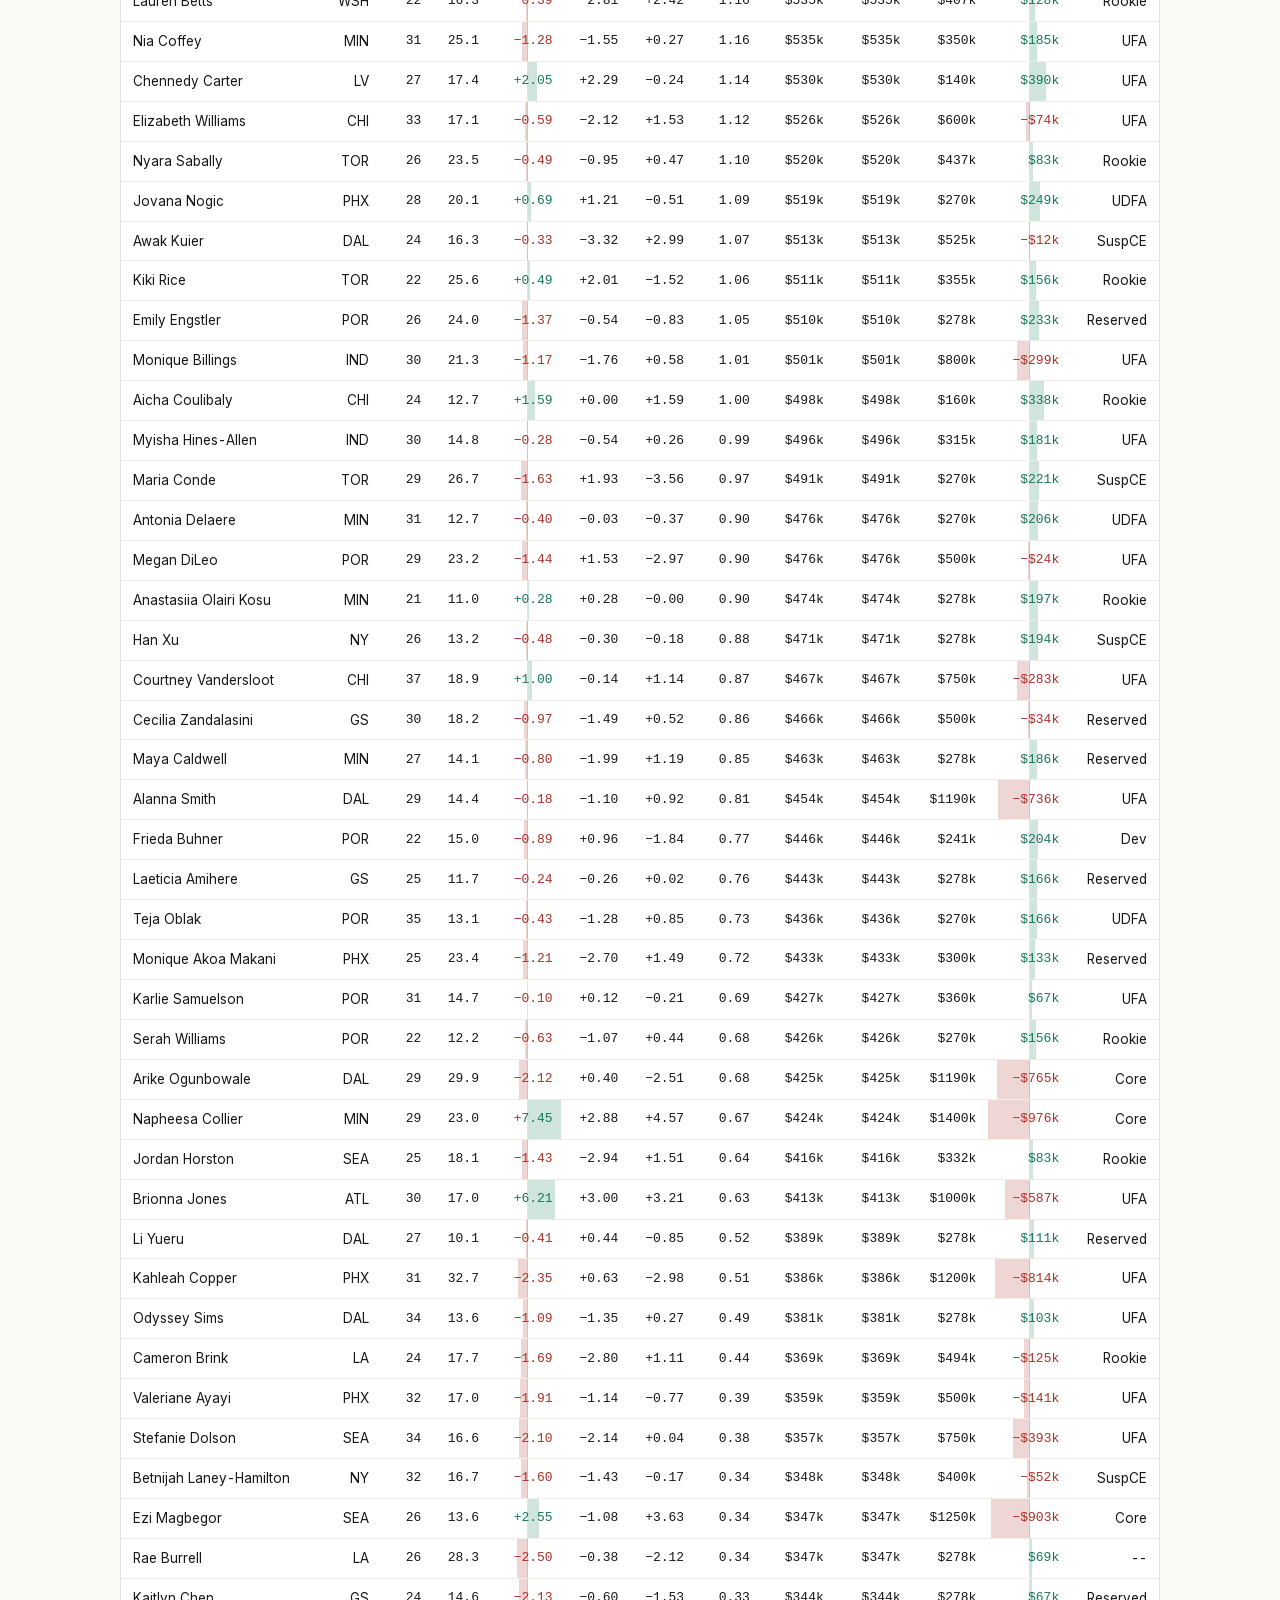
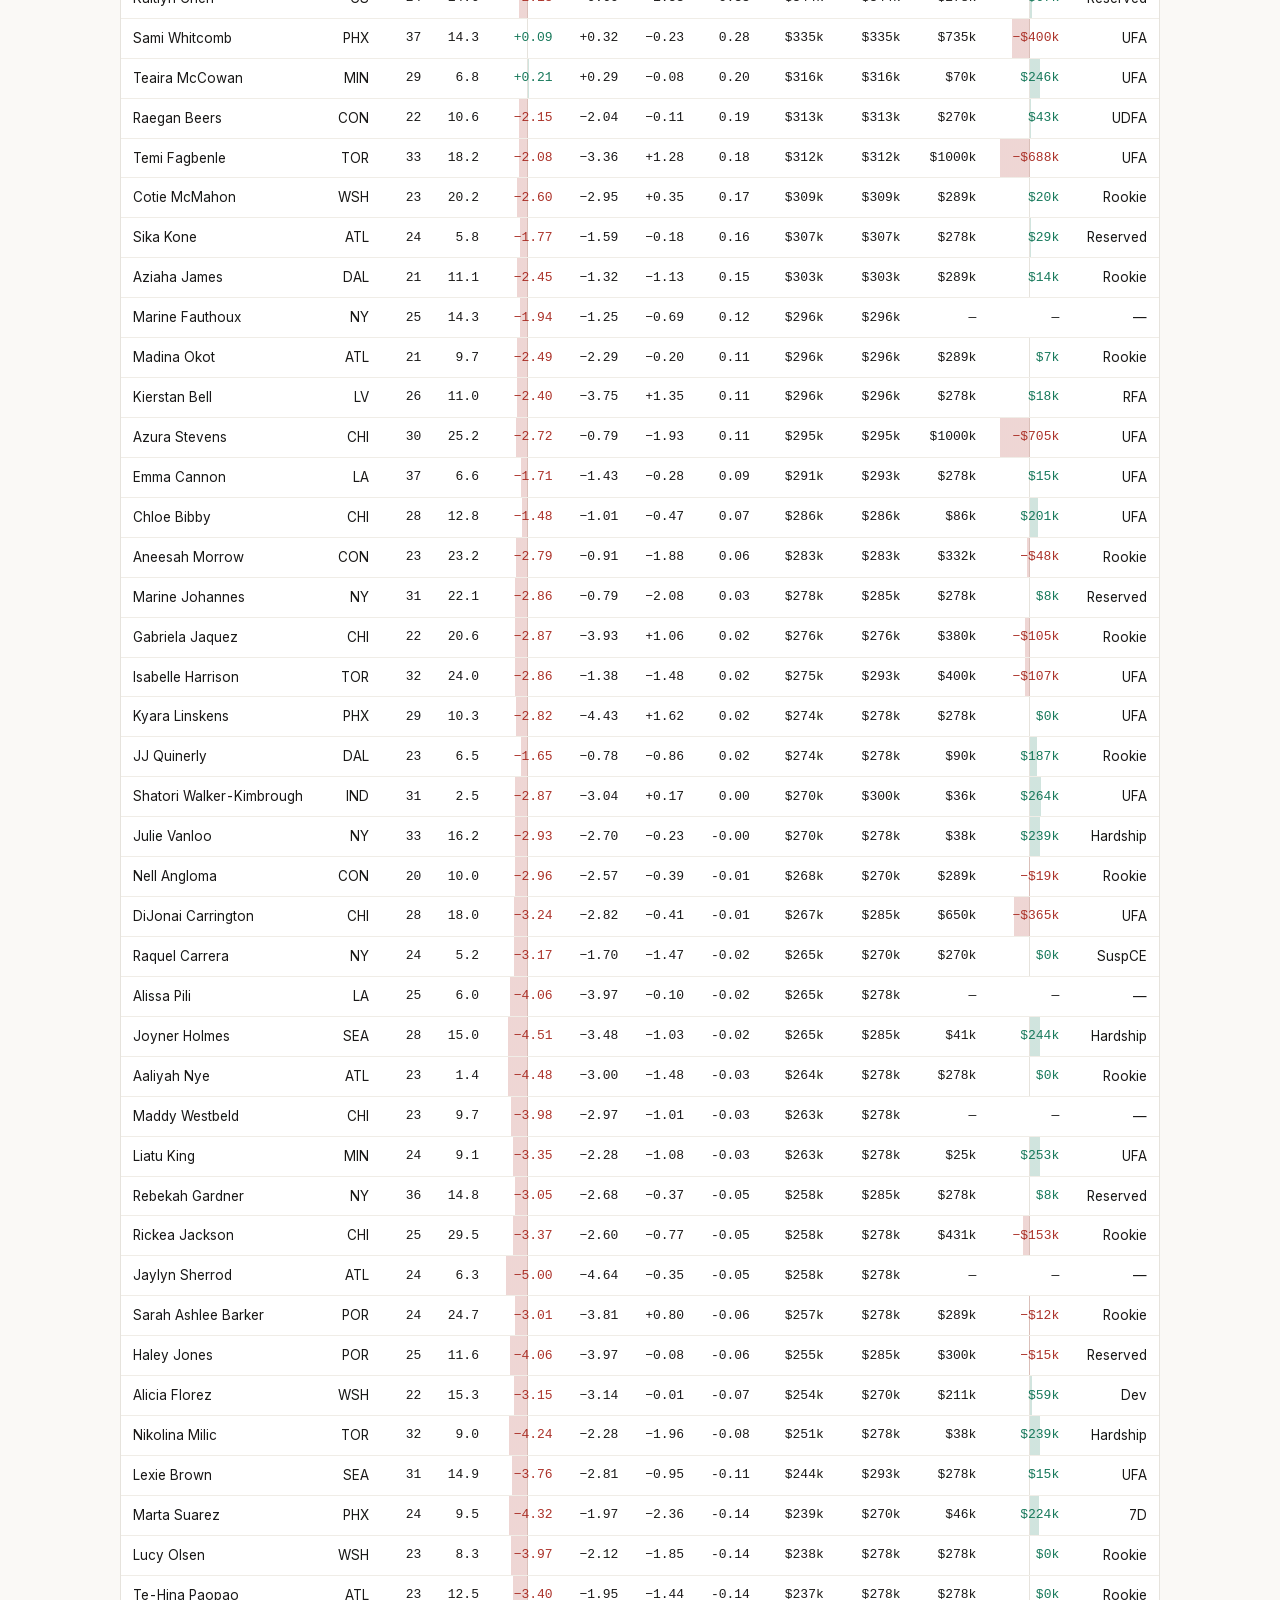
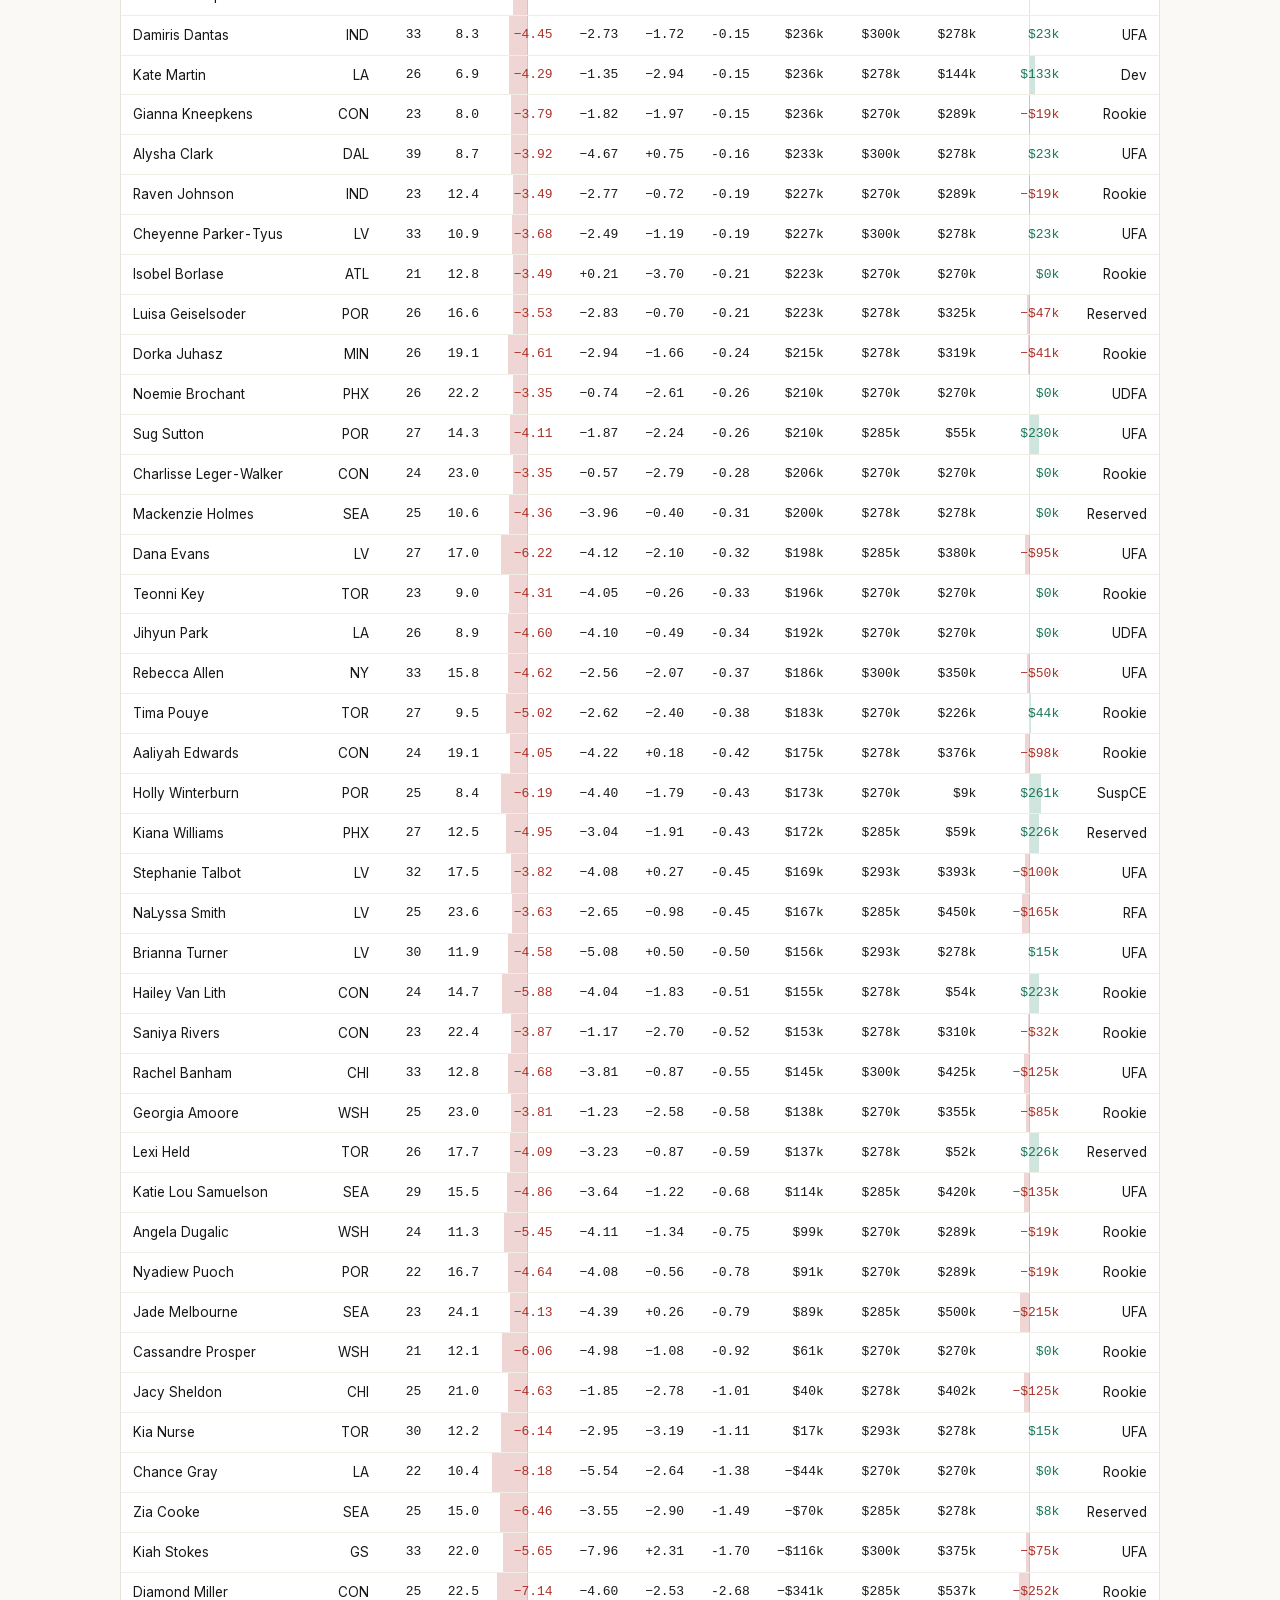
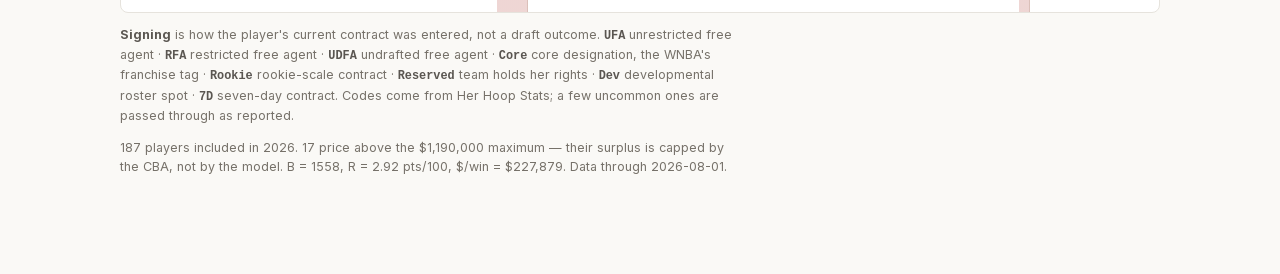
==== commit 7647b325: "show last updated text" ====
--- a/docs/index.html
+++ b/docs/index.html
@@ -24,7 +24,7 @@
 <meta name="twitter:title" content="WNBA Contract Model">
 <meta name="twitter:description" content="What is a WNBA player actually worth? Possession-level impact ratings converted into contract value against the 2026 CBA.">
 <meta name="twitter:image" content="https://mjwilson09.github.io/WNBA-Contract-Modeling/assets/og-card.png">
-<link rel="stylesheet" href="assets/site.css?v=fe8514fc">
+<link rel="stylesheet" href="assets/site.css?v=b8ff2722">
 </head>
 <body>
 <nav class="nav">
@@ -68,6 +68,7 @@
     <button id="cols" class="colbtn" aria-expanded="false">all columns</button>
   </div>
 </div>
+<p class="table-updated" id="table-updated"></p>
 <div class="scroll">
   <table id="league">
     <thead><tr>
@@ -481,6 +482,11 @@
 }
 
 const seasonSel = document.getElementById("season");
+const updatedDate = new Date(`${MODEL.generated}T00:00:00`);
+document.getElementById("table-updated").textContent =
+  `Last updated on ${updatedDate.toLocaleDateString("en-US", {
+    month: "long", day: "numeric", year: "numeric", timeZone: "UTC"
+  })}.`;
 seasonSel.innerHTML = TABLE_SEASONS.map(s =>
   `<option value="${s}">${s}${s === CUR ? " · current" : ""}</option>`).join("");
 seasonSel.value = String(CUR);
--- a/docs/assets/site.css
+++ b/docs/assets/site.css
@@ -215,6 +215,8 @@
 /* S1 — section head with the season picker and the column toggle */
 .sec-head { display: flex; align-items: baseline; justify-content: space-between;
   gap: 12px; flex-wrap: wrap; }
+.table-updated { margin: -8px 0 10px; color: var(--ink-3);
+  font-size: var(--fs-xs); }
 .sec-tools { display: flex; align-items: center; gap: 8px; }
 .picklab { font-size: var(--fs-micro); text-transform: uppercase;
   letter-spacing: 0.07em; color: var(--ink-3); font-weight: 600; }
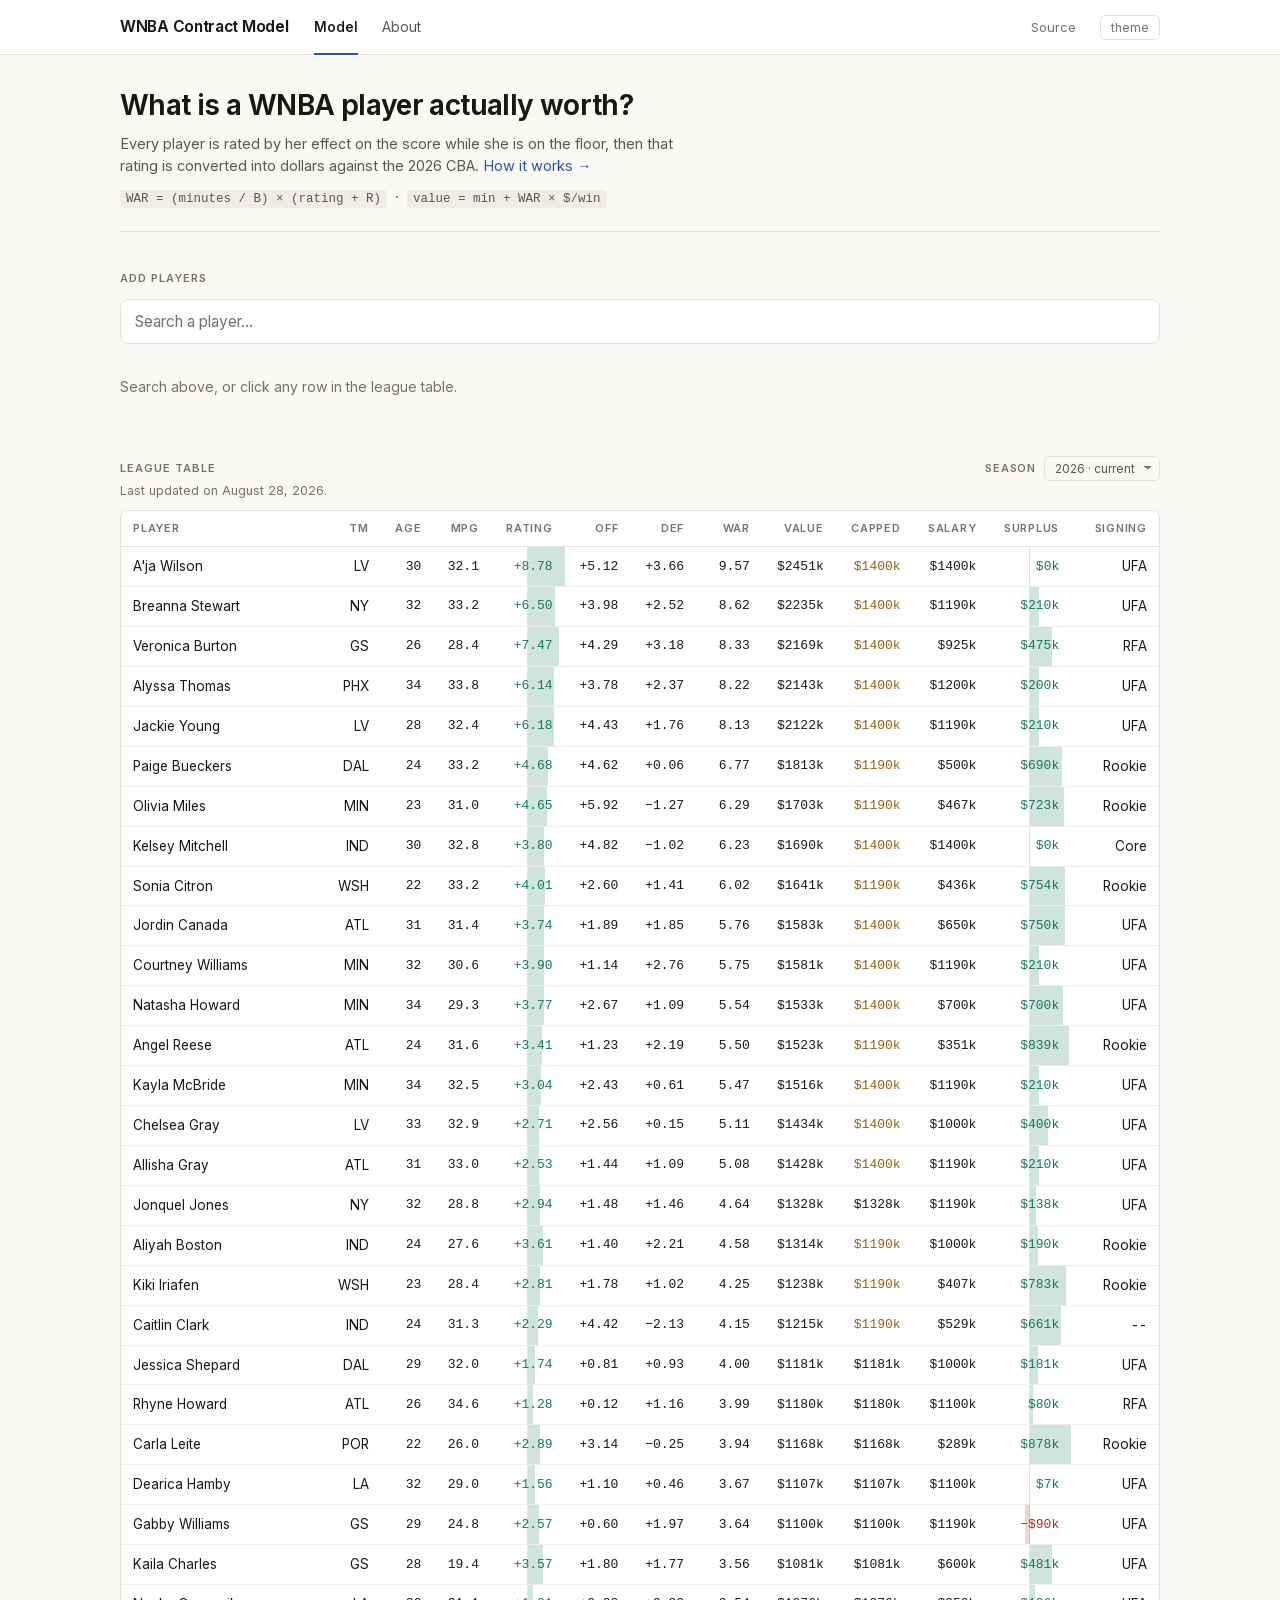
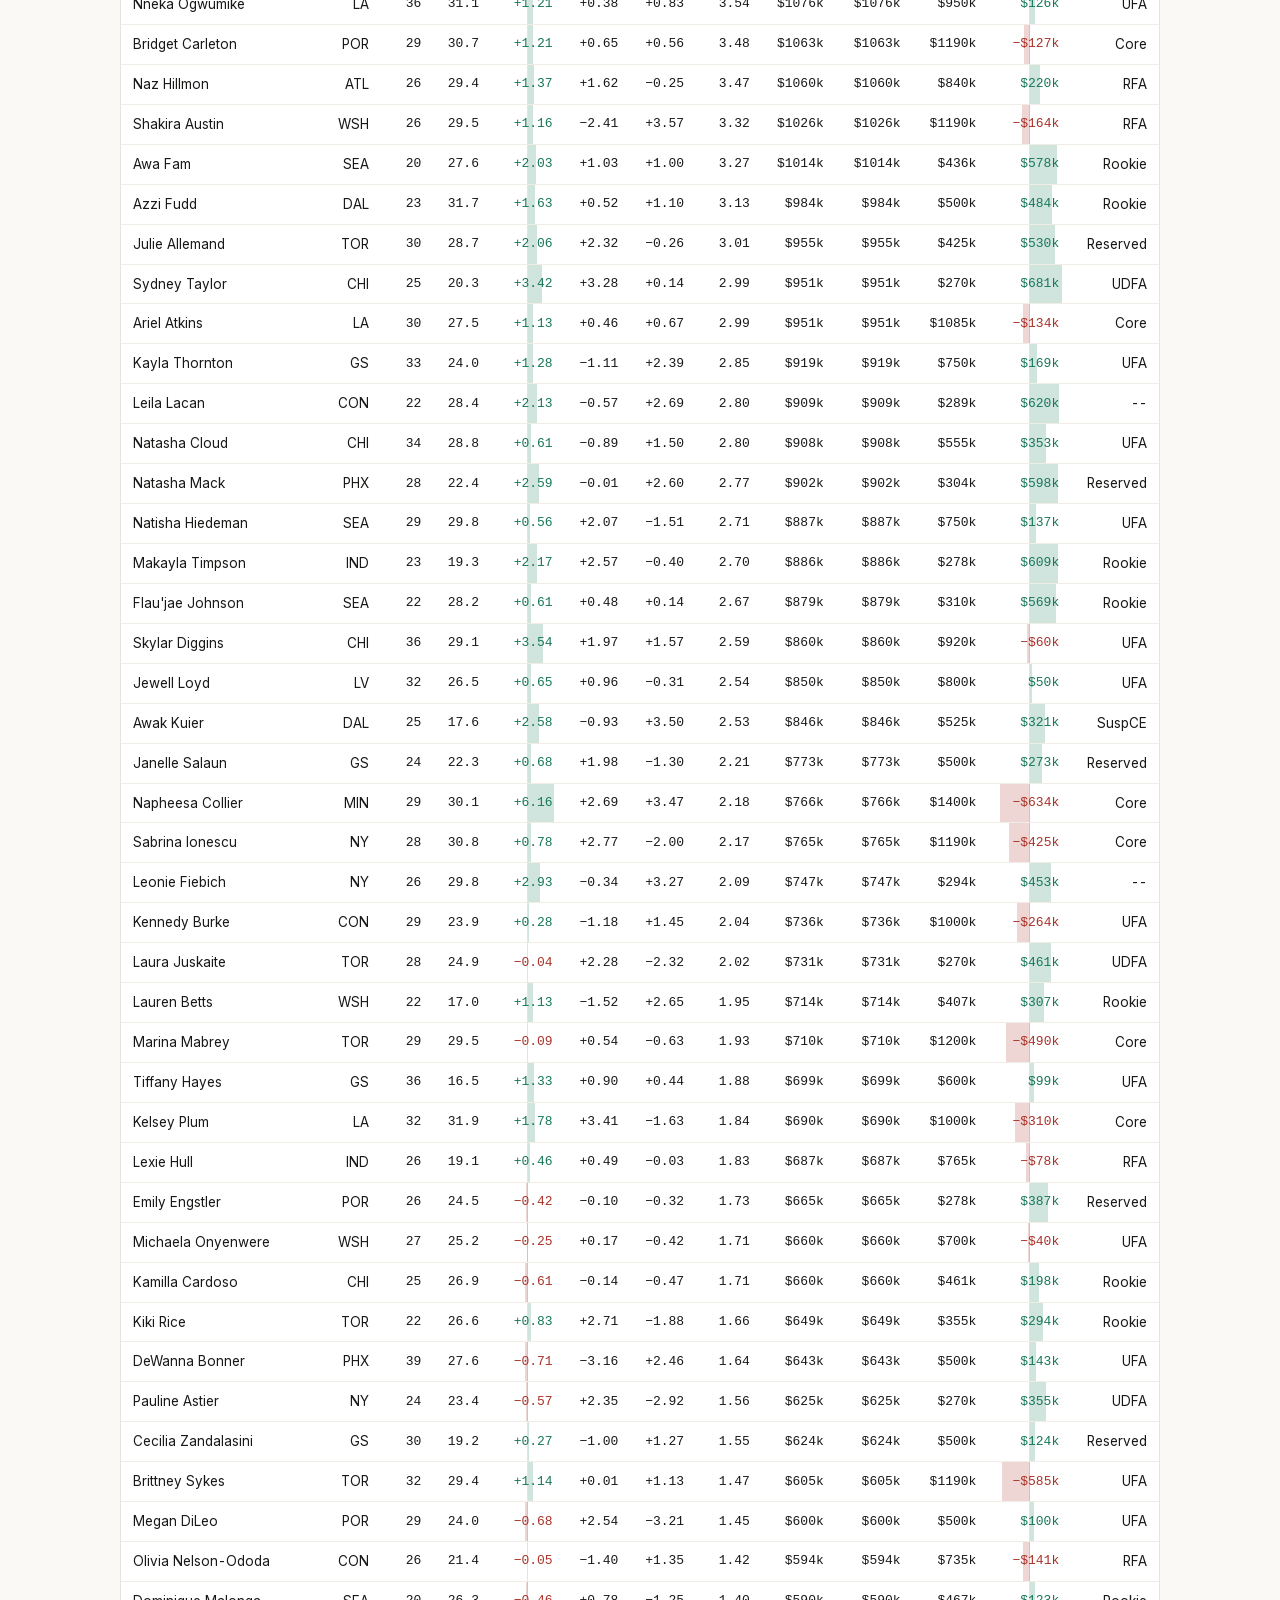
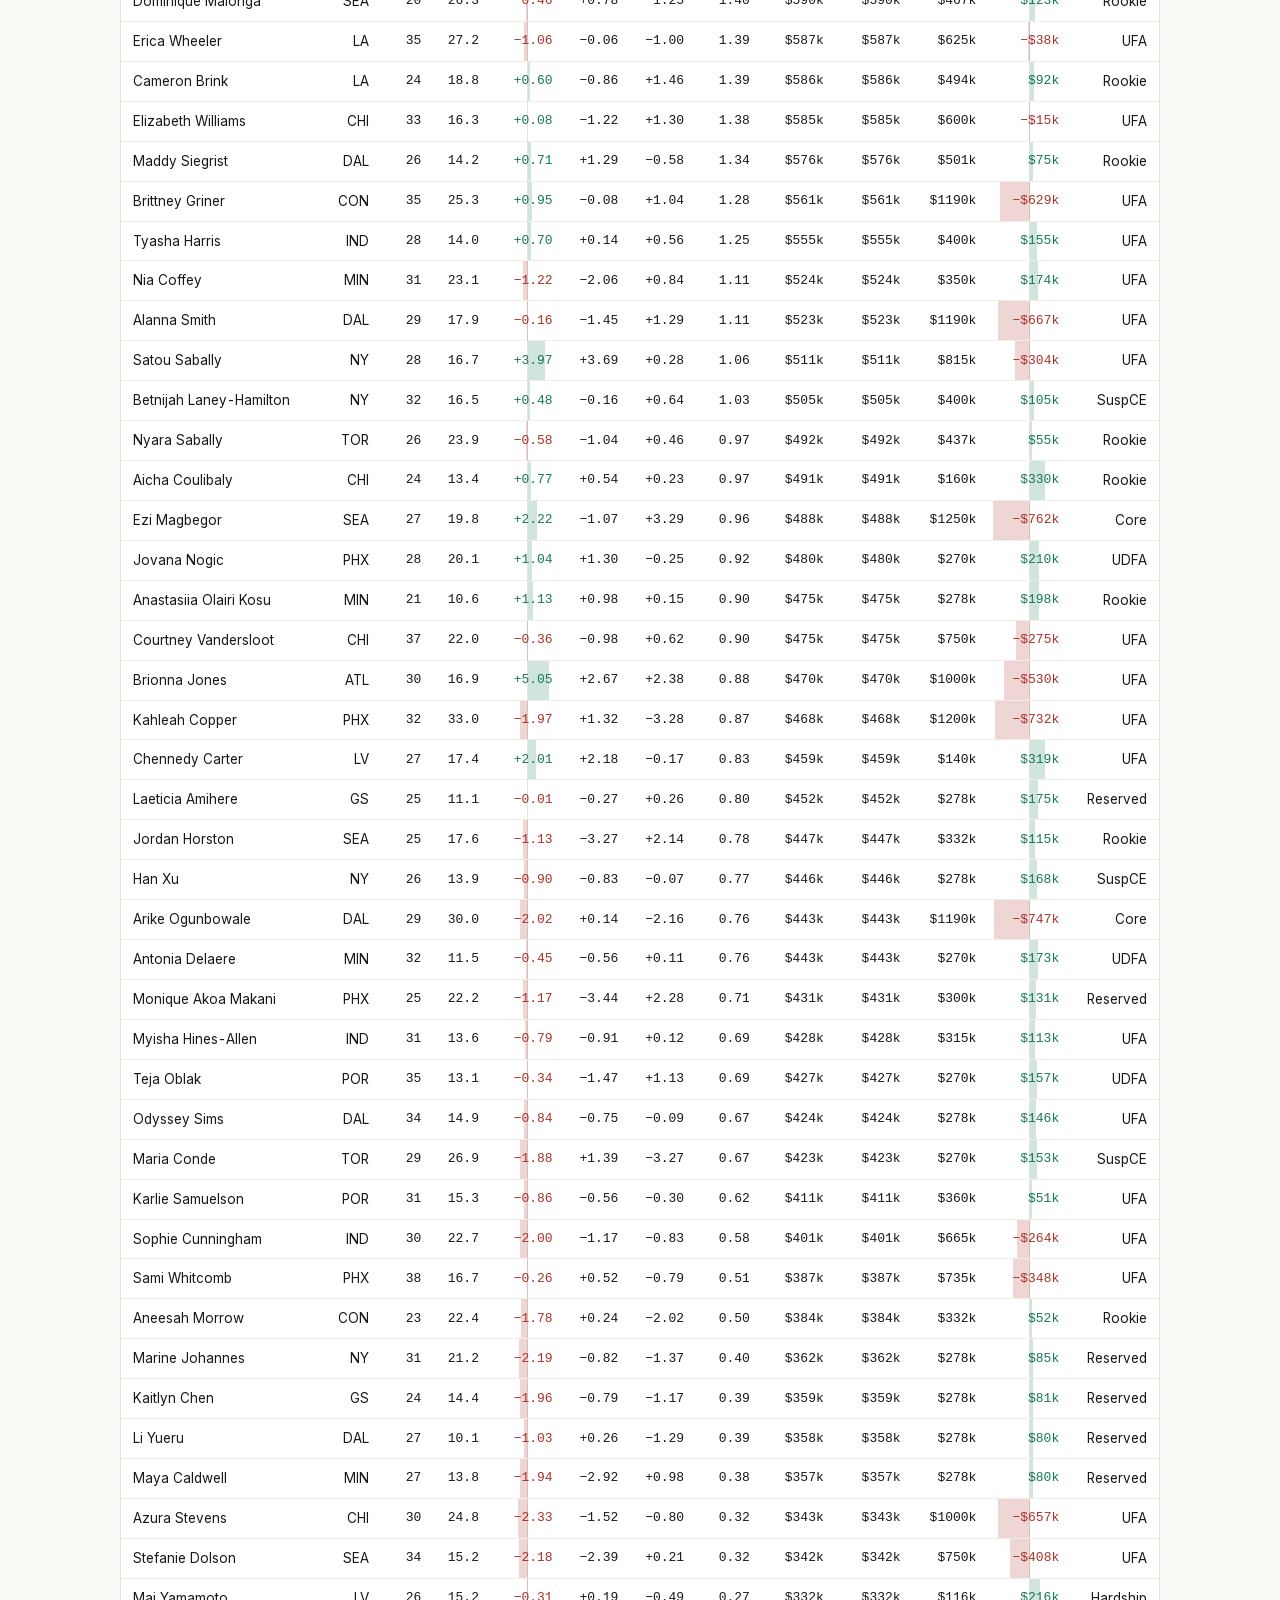
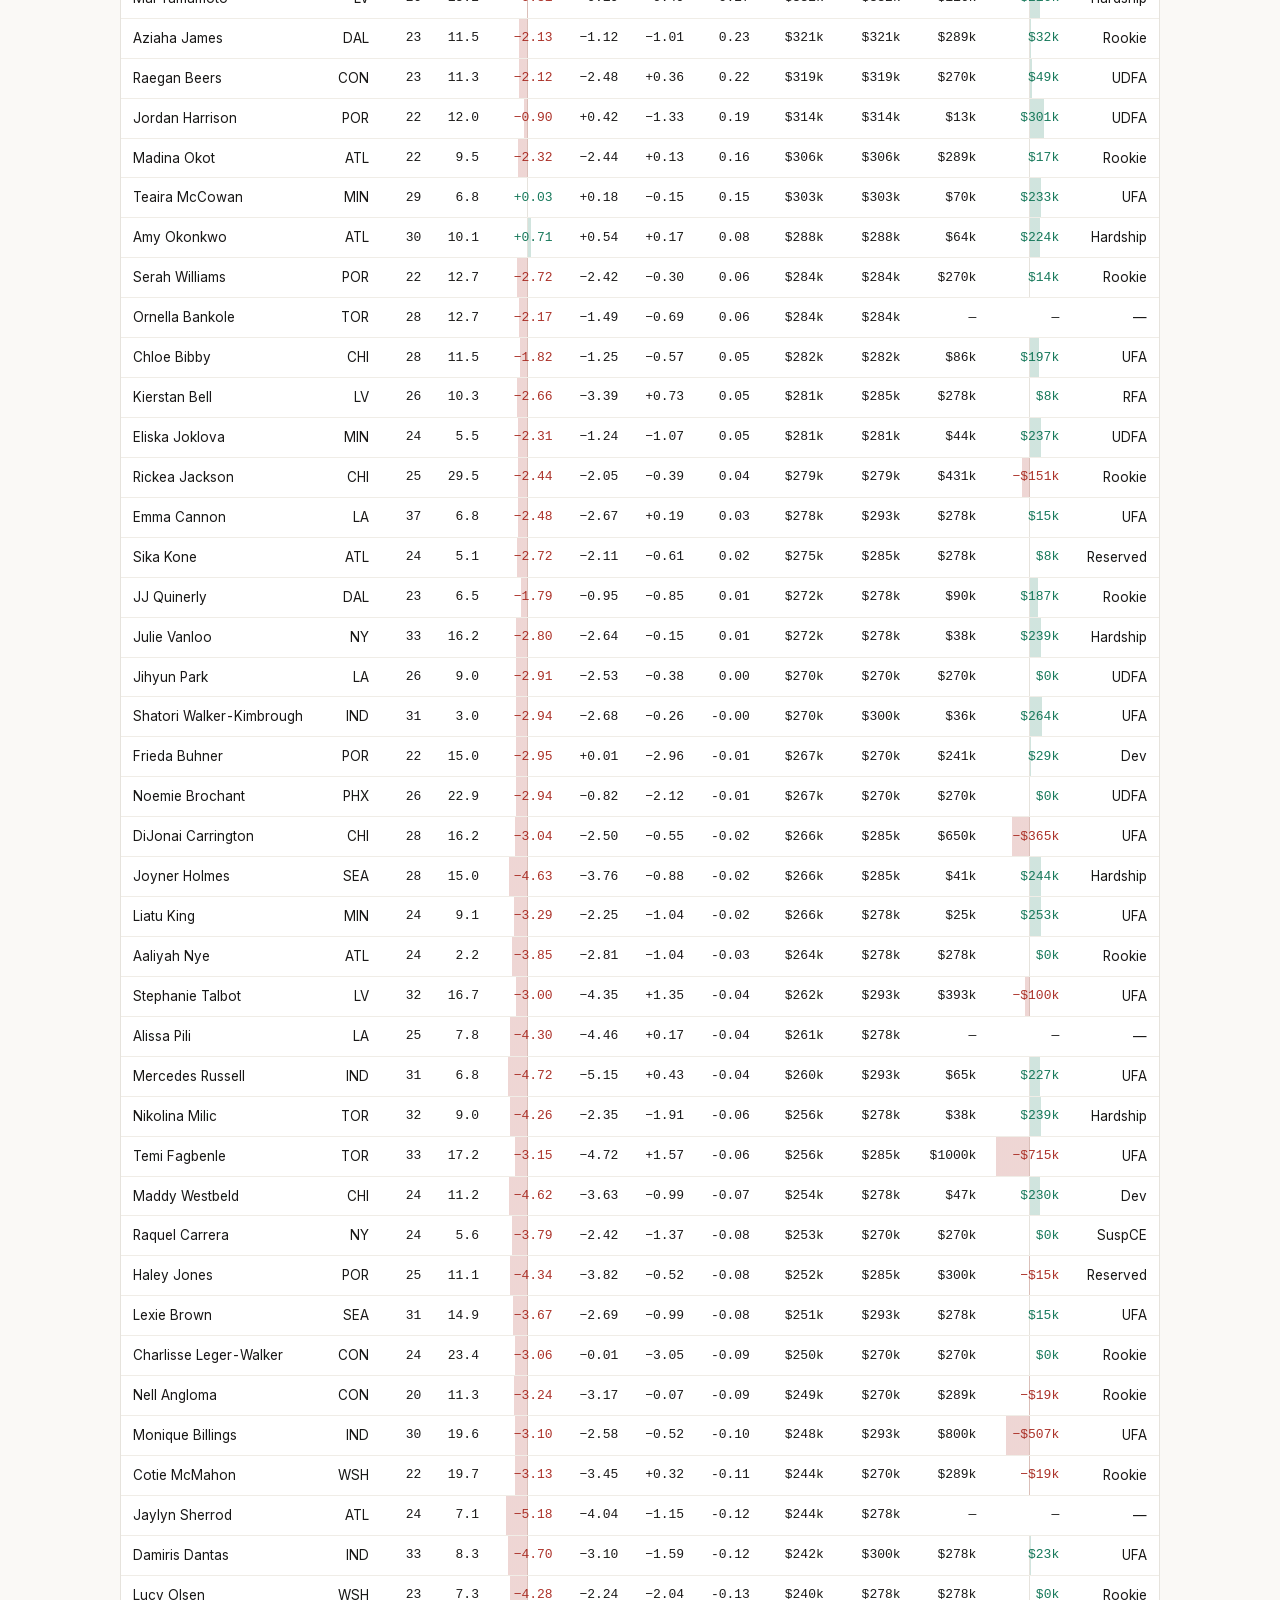
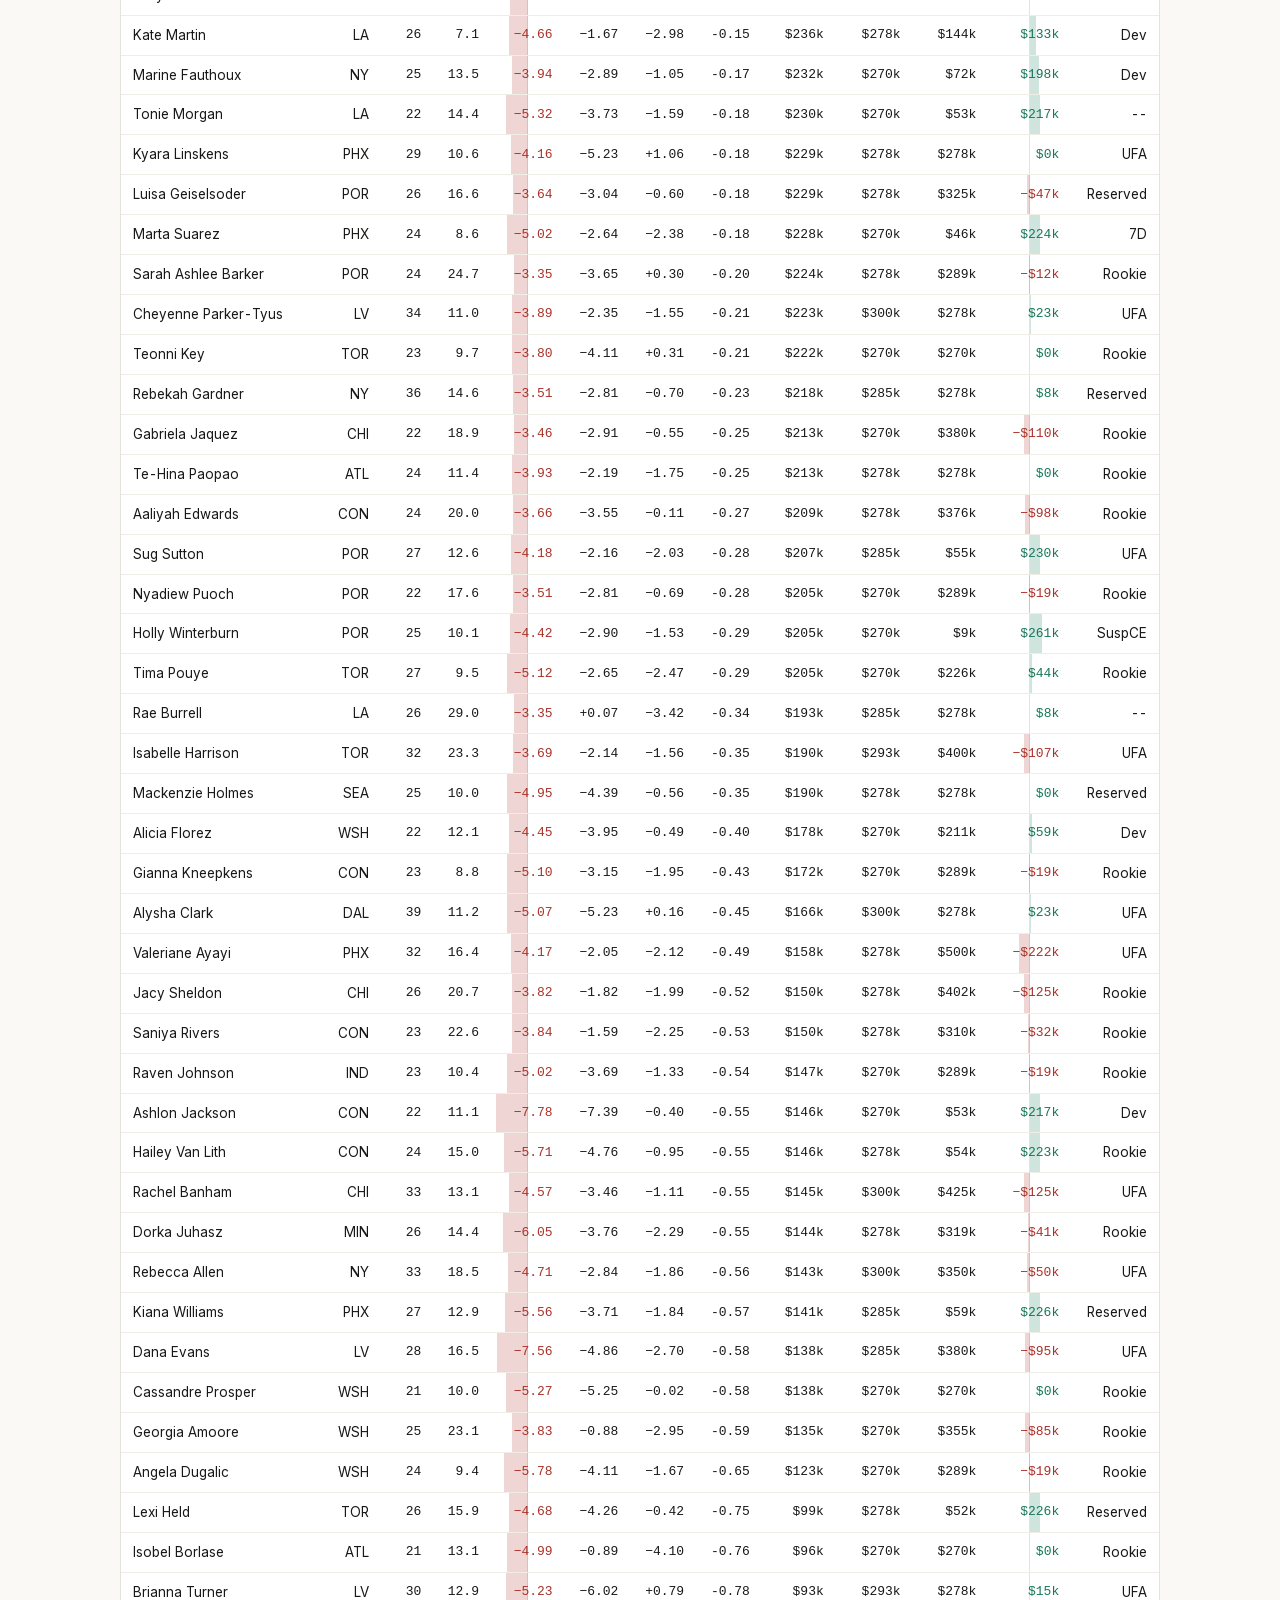
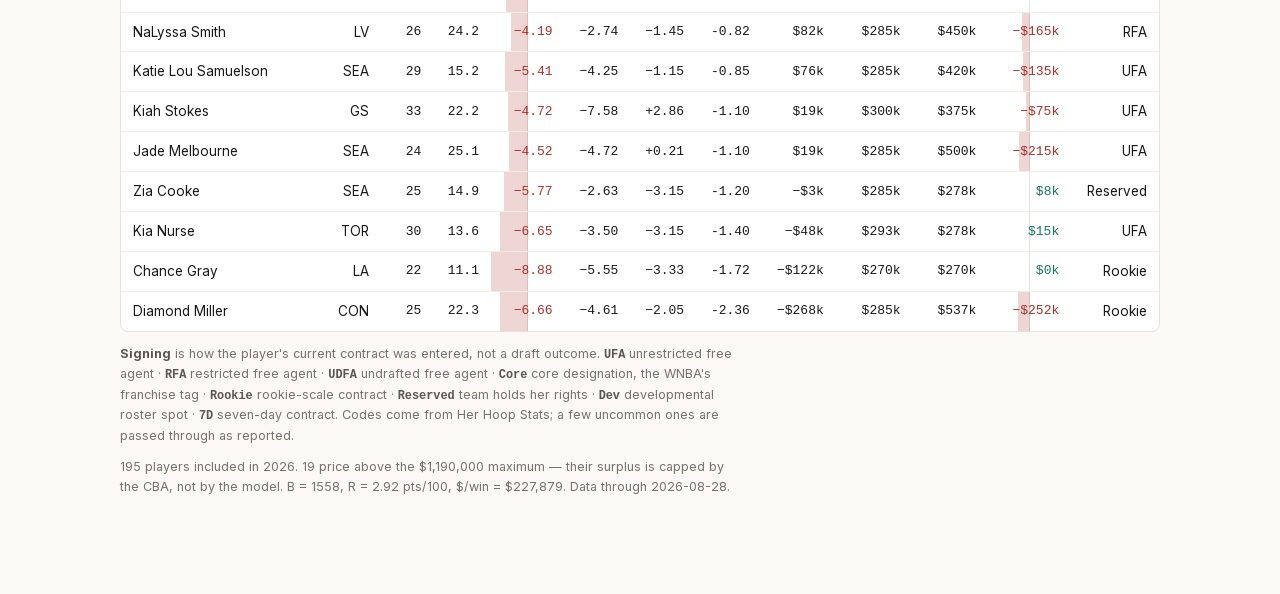
==== commit 291e3ec8: "added change in value" ====
--- a/docs/index.html
+++ b/docs/index.html
@@ -24,7 +24,7 @@
 <meta name="twitter:title" content="WNBA Contract Model">
 <meta name="twitter:description" content="What is a WNBA player actually worth? Possession-level impact ratings converted into contract value against the 2026 CBA.">
 <meta name="twitter:image" content="https://mjwilson09.github.io/WNBA-Contract-Modeling/assets/og-card.png">
-<link rel="stylesheet" href="assets/site.css?v=b8ff2722">
+<link rel="stylesheet" href="assets/site.css?v=a91a2968">
 </head>
 <body>
 <nav class="nav">
@@ -168,6 +168,8 @@
   "$" + Math.round(v).toLocaleString("en-US");
 const moneyK = v => v == null ? "—" :
   (v < 0 ? "−" : "") + "$" + Math.abs(Math.round(v / 1000)) + "k";
+const moneyDelta = v => v == null ? "—" :
+  (v >= 0 ? "+" : "−") + "$" + Math.abs(Math.round(v)).toLocaleString("en-US");
 const sgn = v => v == null ? "—" : (v >= 0 ? "+" : "−") + Math.abs(v).toFixed(2);
 const cls = v => v == null ? "" : v >= 0 ? "pos" : "neg";
 
@@ -303,6 +305,8 @@
       <td class="num">${money(r.value)}</td>
       <td class="num ${r.value > MODEL.schedule[String(r.season)].max_salary ? "capped" : ""}">${money(r.marketValue)}</td>
     </tr>`).join("");
+  const t10 = p.valueTrend?.last10;
+  const tSeason = p.valueTrend?.season;
 
   body.innerHTML = `
     <div class="grid">
@@ -327,6 +331,21 @@
       <div class="cell"><div class="k">Surplus</div>
         <div class="v ${cls(d.surplus)}">${d.surplus == null ? "—" : money(d.surplus)}</div>
         <div class="n">vs ${money(p.salary)}</div></div>
+    </div>
+
+    <div class="value-trends">
+      <div class="trend-head">Model value change</div>
+      <div class="trend-item">
+        <div class="k">${t10 ? `Last ${t10.games} team games` : "Last 10 team games"}</div>
+        <div class="v ${t10 ? cls(t10.delta) : ""}">${t10 ? moneyDelta(t10.delta) : "—"}</div>
+        <div class="n">${t10 ? `since ${t10.from}` : "No 10-game baseline yet"}</div>
+      </div>
+      <div class="trend-item">
+        <div class="k">Since season start</div>
+        <div class="v ${tSeason ? cls(tSeason.delta) : ""}">${tSeason ? moneyDelta(tSeason.delta) : "—"}</div>
+        <div class="n">${tSeason ? `since ${tSeason.from}` : "Not rated at opening baseline"}</div>
+      </div>
+      <div class="trend-note">Saved model defaults; sliders do not alter history.</div>
     </div>
 
     <div class="bar">
--- a/docs/assets/site.css
+++ b/docs/assets/site.css
@@ -164,6 +164,20 @@
   font-variant-numeric: tabular-nums; letter-spacing: -0.01em; }
 .cell .n { font-size: var(--fs-micro); color: var(--ink-3); margin-top: 3px; }
 .pos { color: var(--pos); } .neg { color: var(--neg); } .capped { color: var(--cap); }
+
+.value-trends { display: grid; grid-template-columns: repeat(2, minmax(0, 1fr));
+  border: 1px solid var(--line); border-radius: var(--radius); overflow: hidden;
+  margin-top: 12px; background: var(--line); gap: 1px; }
+.trend-head { grid-column: 1 / -1; background: var(--panel); padding: 9px 14px 7px;
+  font-size: var(--fs-micro); text-transform: uppercase; letter-spacing: .07em;
+  color: var(--ink-3); font-weight: 600; }
+.trend-item { background: var(--panel); padding: 11px 14px; }
+.trend-item .k { color: var(--ink-3); font-size: var(--fs-micro); }
+.trend-item .v { font-family: var(--mono); font-size: var(--fs-md); margin-top: 3px;
+  font-variant-numeric: tabular-nums; }
+.trend-item .n, .trend-note { color: var(--ink-3); font-size: var(--fs-micro); margin-top: 3px; }
+.trend-note { grid-column: 1 / -1; background: var(--panel); margin-top: 0;
+  padding: 7px 14px 9px; }
 
 /* max bar */
 .bar { margin-top: 18px; }
@@ -340,6 +354,7 @@
   .prose p, .prose li { font-size: 16.5px; }
   .prose h2 { font-size: 21px; margin-top: 42px; }
   .grid { grid-template-columns: repeat(auto-fit, minmax(104px, 1fr)); }
+  .value-trends { grid-template-columns: 1fr; }
   .card { padding: 16px; }
   .controls { gap: 14px; }
   th, td { padding: 8px 10px; }
